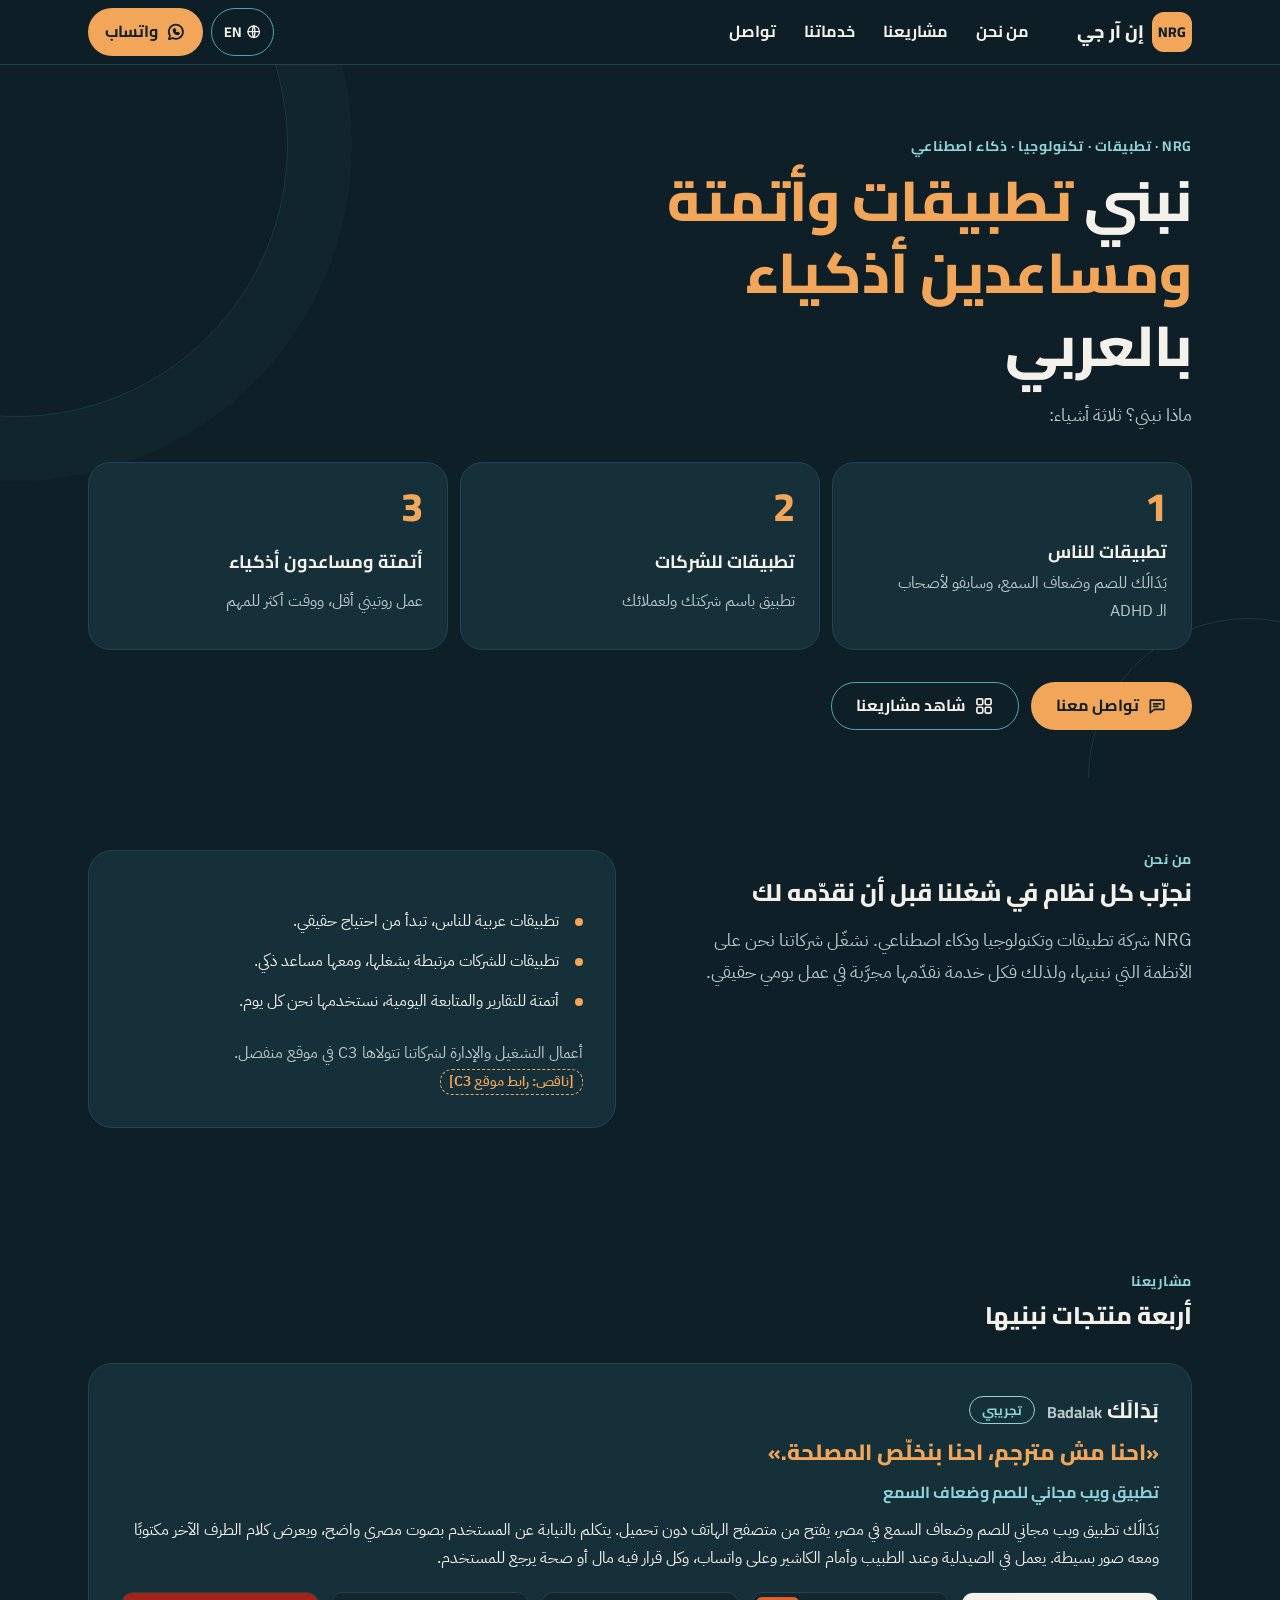
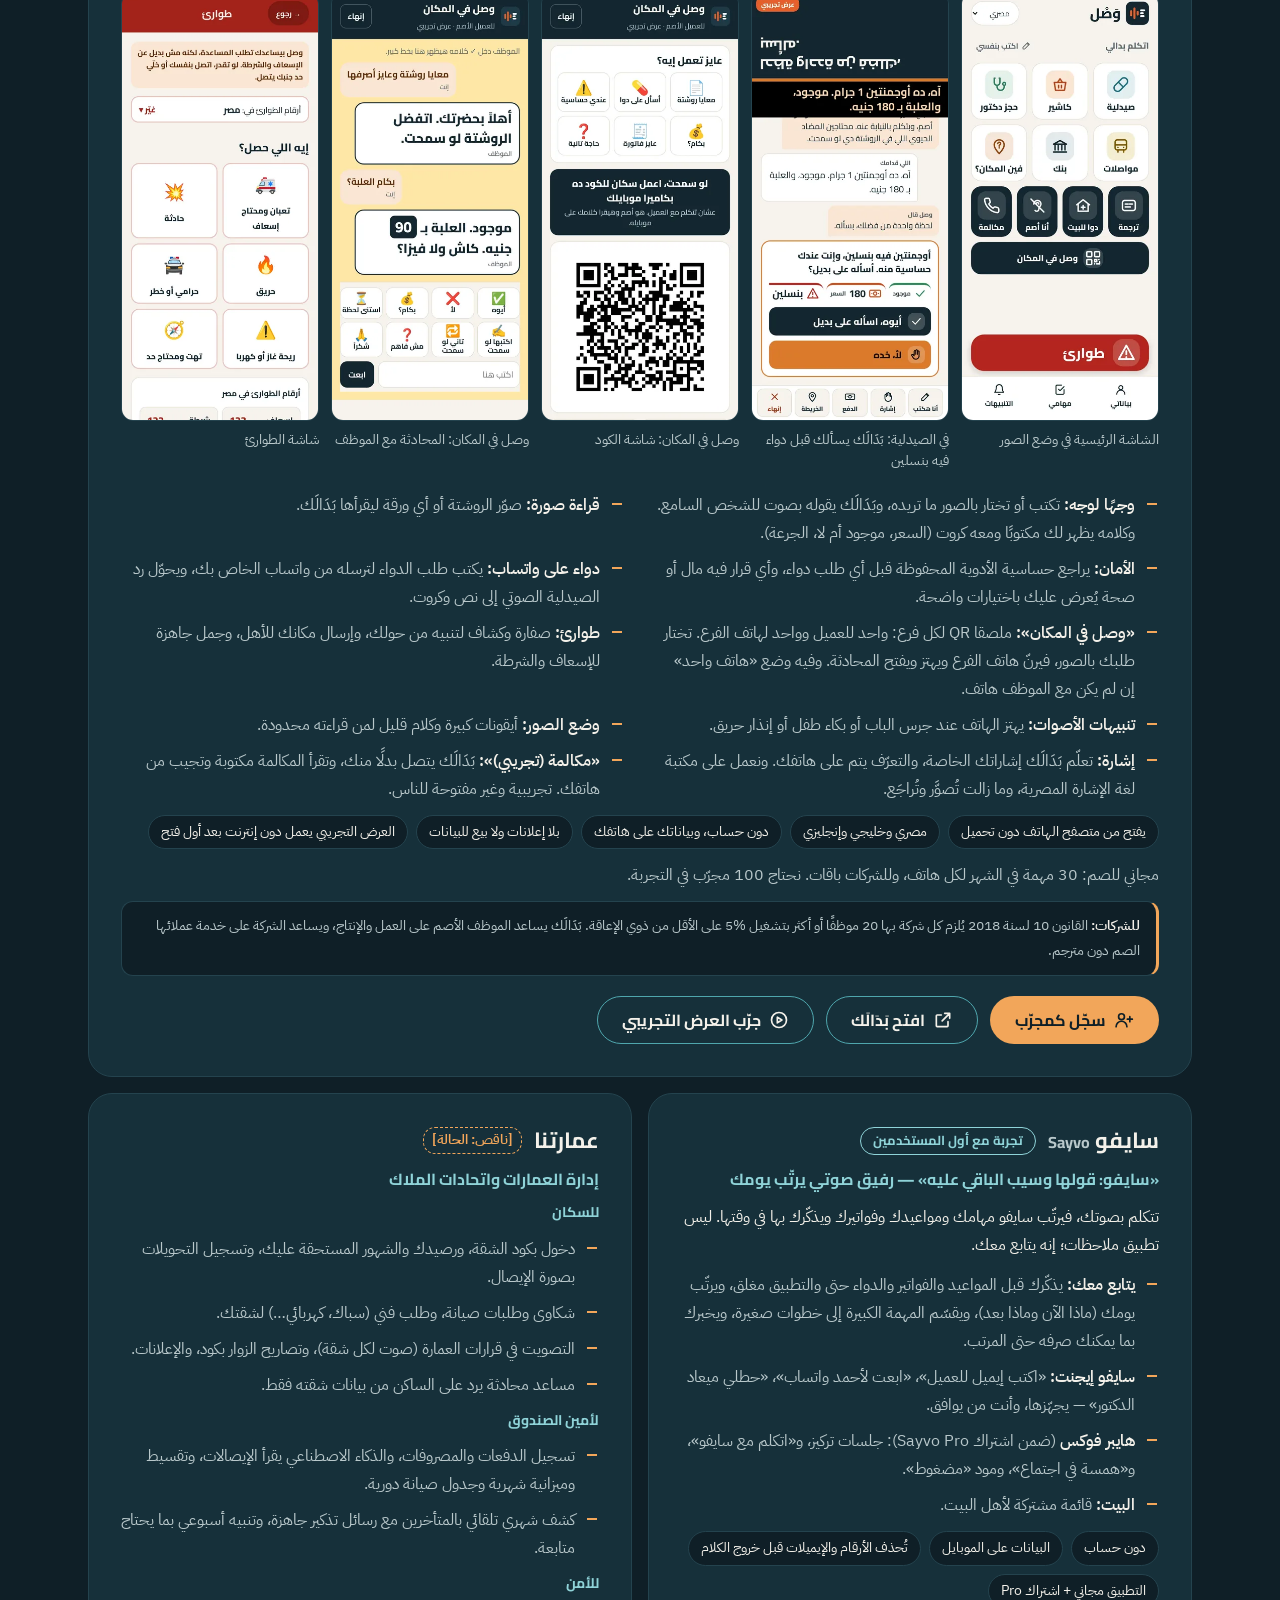
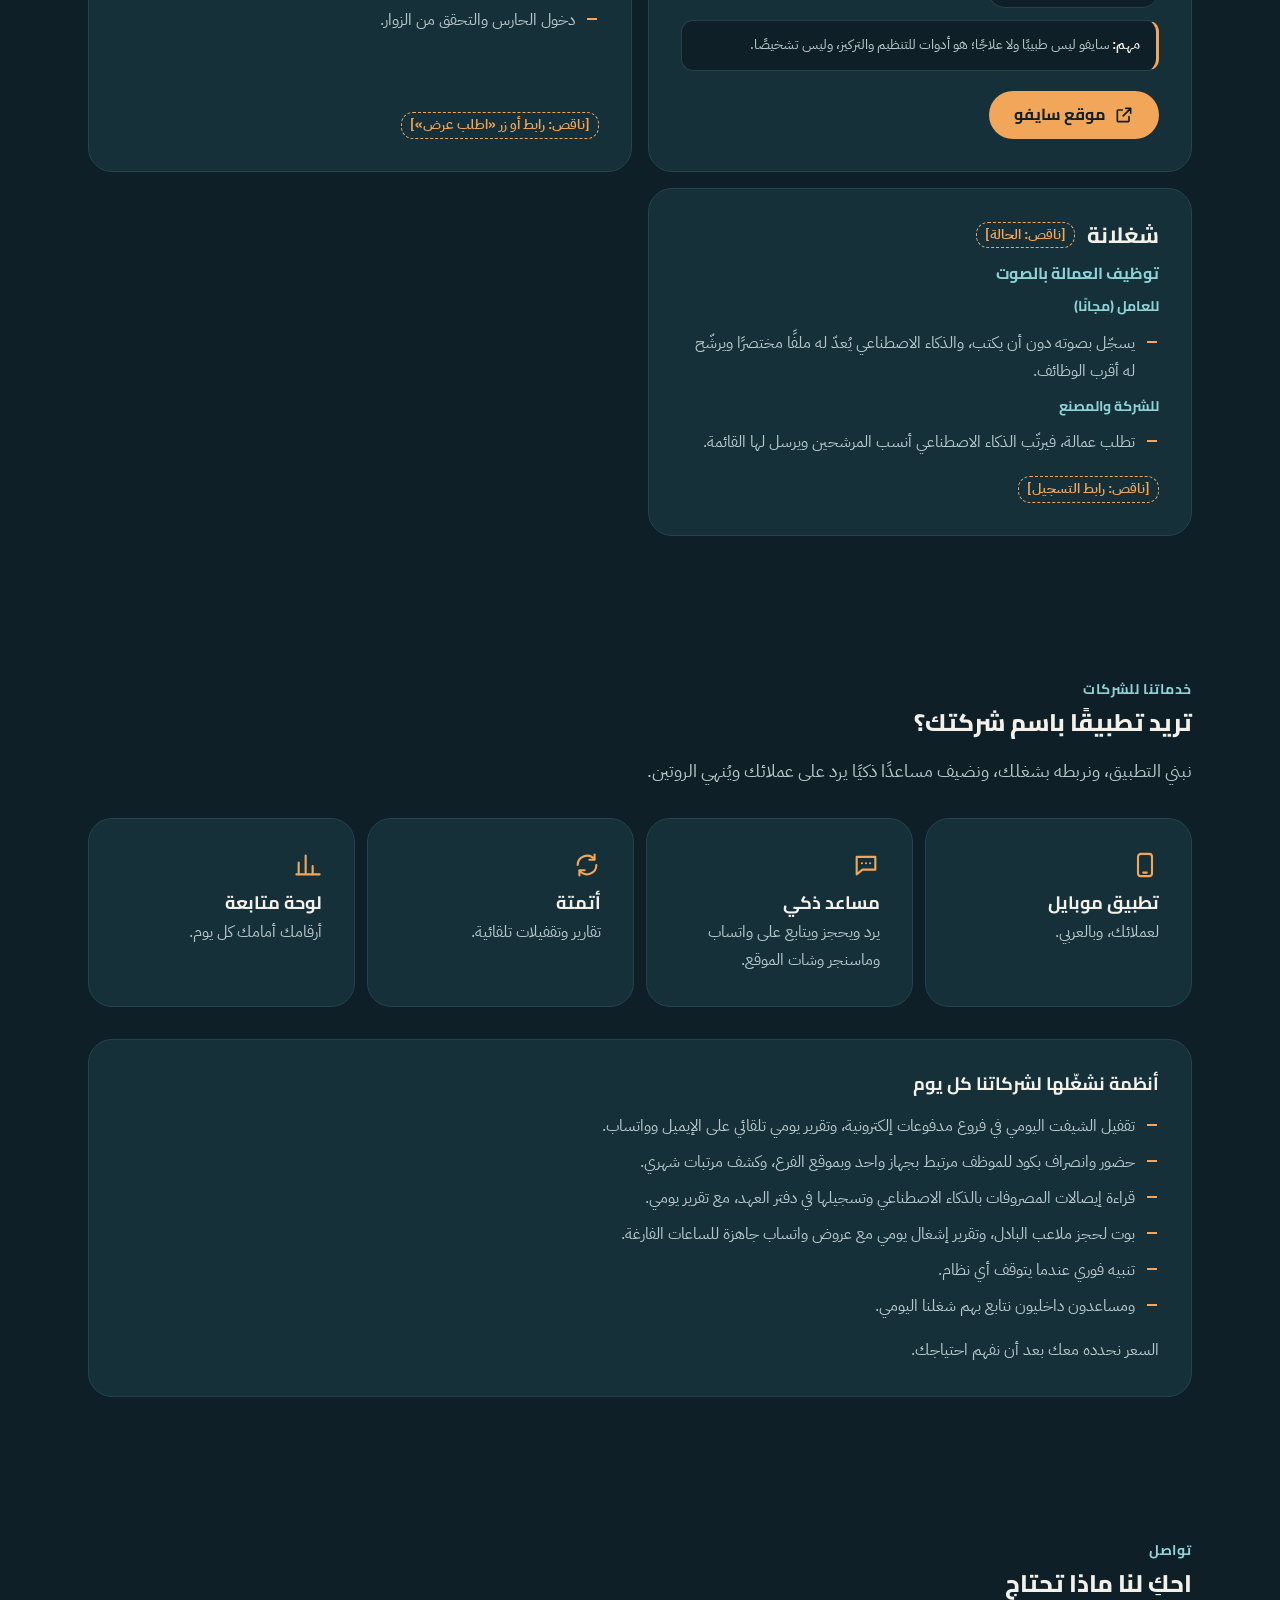
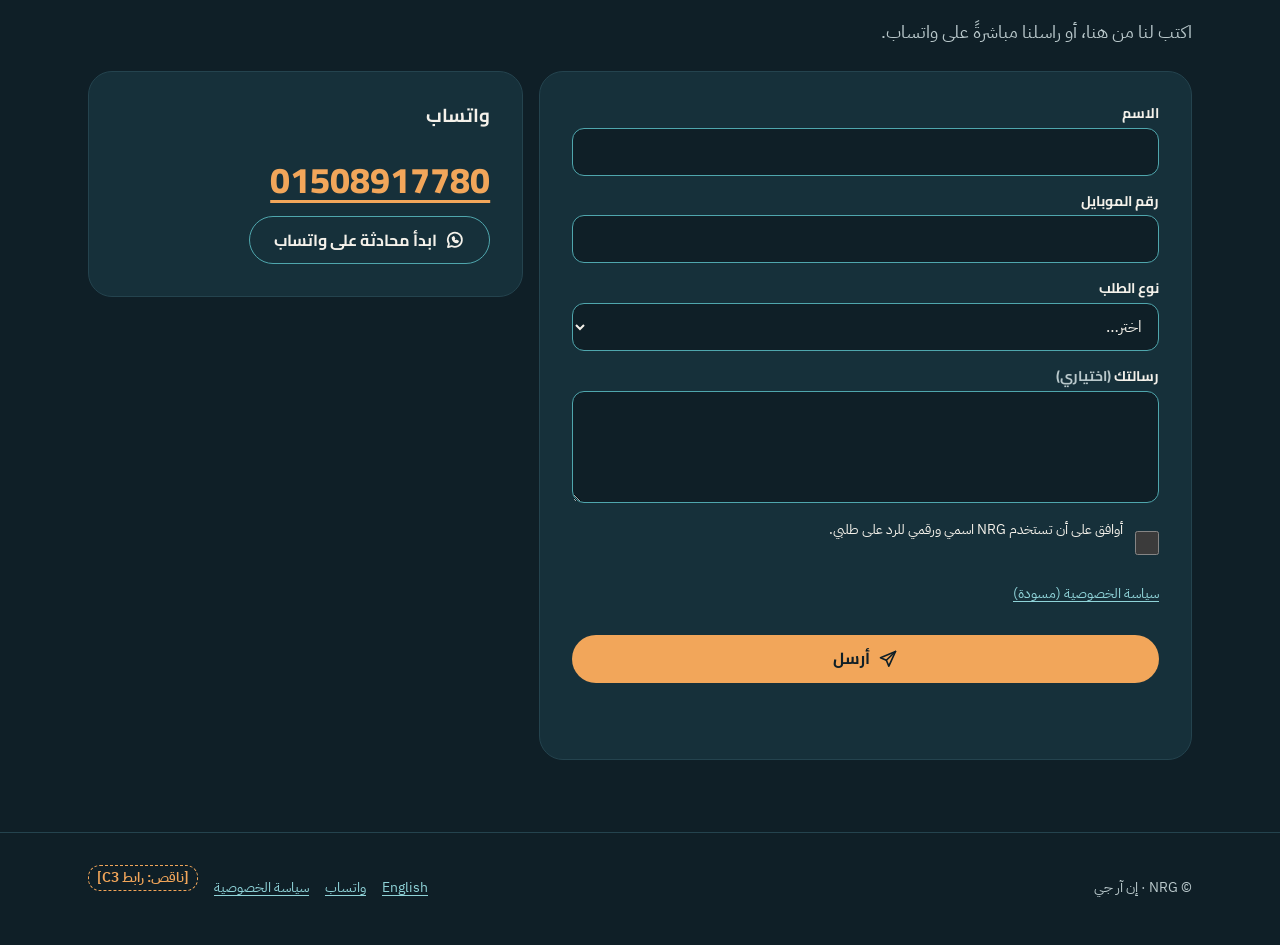
==== index.html @ 60e75f47 "Align contact form with the n8n site-contact workflow - Send the new request type value with the Bad" ====
<!doctype html>
<html lang="ar" dir="rtl">
<head>
  <meta charset="utf-8">
  <meta name="viewport" content="width=device-width, initial-scale=1">
  <title>NRG | تطبيقات وأتمتة ومساعدون أذكياء بالعربي</title>
  <meta name="description" content="NRG شركة تطبيقات وتكنولوجيا وذكاء اصطناعي: تطبيقات للناس مثل بَدَالَك وسايفو، وتطبيقات للشركات، وأتمتة ومساعدون أذكياء.">
  <meta name="theme-color" content="#0F1F27">
  <link rel="alternate" hreflang="ar" href="./">
  <link rel="alternate" hreflang="en" href="en/">
  <link rel="alternate" hreflang="x-default" href="./">
  <!-- TODO(content): canonical + og:url + og:image بعد ربط الدومين وتصميم صورة المشاركة -->
  <meta property="og:type" content="website">
  <meta property="og:locale" content="ar_EG">
  <meta property="og:title" content="NRG | تطبيقات وأتمتة ومساعدون أذكياء بالعربي">
  <meta property="og:description" content="تطبيقات للناس، وتطبيقات للشركات، وأتمتة ومساعدون أذكياء.">
  <link rel="icon" href="assets/img/favicon.svg" type="image/svg+xml">
  <link rel="preload" href="assets/fonts/cairo-arabic-800-normal.woff2" as="font" type="font/woff2" crossorigin>
  <link rel="preload" href="assets/fonts/ibm-plex-sans-arabic-arabic-400-normal.woff2" as="font" type="font/woff2" crossorigin>
  <link rel="stylesheet" href="assets/css/fonts.css">
  <link rel="stylesheet" href="assets/css/tokens.css">
  <link rel="stylesheet" href="assets/css/main.css">
  <script src="assets/js/main.js" defer></script>
</head>
<body>
<svg width="0" height="0" style="position:absolute" aria-hidden="true" focusable="false">
  <defs>
    <symbol id="i-wa" viewBox="0 0 24 24" fill="none" stroke="currentColor" stroke-width="2" stroke-linecap="round" stroke-linejoin="round"><path d="M3.5 20.5l1.3-4A8.5 8.5 0 1 1 8 19.3z"/><path d="M9 9.5c0 3 2.5 5.5 5.5 5.5l1.2-1.4-2-.9-.8.8a4 4 0 0 1-2.4-2.4l.8-.8-.9-2z"/></symbol>
    <symbol id="i-chat" viewBox="0 0 24 24" fill="none" stroke="currentColor" stroke-width="2" stroke-linecap="round" stroke-linejoin="round"><path d="M4 5h16v11H9l-5 4z"/><path d="M8 9.5h8M8 12.5h5"/></symbol>
    <symbol id="i-grid" viewBox="0 0 24 24" fill="none" stroke="currentColor" stroke-width="2" stroke-linejoin="round"><rect x="3.5" y="3.5" width="7" height="7" rx="1.5"/><rect x="13.5" y="3.5" width="7" height="7" rx="1.5"/><rect x="3.5" y="13.5" width="7" height="7" rx="1.5"/><rect x="13.5" y="13.5" width="7" height="7" rx="1.5"/></symbol>
    <symbol id="i-join" viewBox="0 0 24 24" fill="none" stroke="currentColor" stroke-width="2" stroke-linecap="round" stroke-linejoin="round"><circle cx="9" cy="8" r="3.5"/><path d="M2.5 20a6.5 6.5 0 0 1 13 0M19 8v6M16 11h6"/></symbol>
    <symbol id="i-open" viewBox="0 0 24 24" fill="none" stroke="currentColor" stroke-width="2" stroke-linecap="round" stroke-linejoin="round"><path d="M14 4h6v6M20 4l-9 9"/><path d="M18 14v5a1 1 0 0 1-1 1H5a1 1 0 0 1-1-1V7a1 1 0 0 1 1-1h5"/></symbol>
    <symbol id="i-play" viewBox="0 0 24 24" fill="none" stroke="currentColor" stroke-width="2" stroke-linejoin="round"><circle cx="12" cy="12" r="9"/><path d="M10 8.5v7l5.5-3.5z"/></symbol>
    <symbol id="i-send" viewBox="0 0 24 24" fill="none" stroke="currentColor" stroke-width="2" stroke-linecap="round" stroke-linejoin="round"><path d="M21 3L3 10.5l7 3 3 7z"/><path d="M10 13.5L21 3"/></symbol>
    <symbol id="i-globe" viewBox="0 0 24 24" fill="none" stroke="currentColor" stroke-width="2" stroke-linecap="round"><circle cx="12" cy="12" r="9"/><path d="M3 12h18M12 3c2.5 2.7 2.5 15.3 0 18M12 3c-2.5 2.7-2.5 15.3 0 18"/></symbol>
  </defs>
</svg>
<a class="skip" href="#main">انتقل إلى المحتوى</a>

<header class="site-header">
  <div class="wrap bar">
    <a class="brand" href="./" aria-label="NRG — الصفحة الرئيسية">
      <!-- TODO(content): ملف لوجو NRG الرسمي — المربع ده مؤقت حسب التصميم المعتمد -->
      <span class="logo" aria-hidden="true">NRG</span>
      <span>إن آر جي</span>
    </a>
    <nav id="nav" class="nav" aria-label="الأقسام">
      <a href="#about">من نحن</a>
      <a href="#projects">مشاريعنا</a>
      <a href="#services">خدماتنا</a>
      <a href="#contact">تواصل</a>
    </nav>
    <div class="bar-actions">
      <a class="lang" href="en/" hreflang="en" lang="en" aria-label="English version"><svg aria-hidden="true"><use href="#i-globe"/></svg>EN</a>
      <a class="btn btn-primary hdr-wa" href="https://wa.me/201508917780" rel="noopener" target="_blank" aria-label="واتساب (يفتح في نافذة جديدة)">
        <svg aria-hidden="true"><use href="#i-wa"/></svg>
        <span>واتساب</span>
      </a>
      <button class="menu-btn" type="button" aria-controls="nav" aria-expanded="false" aria-label="القائمة">
        <svg viewBox="0 0 24 24" fill="none" stroke="currentColor" stroke-width="2" stroke-linecap="round" aria-hidden="true"><path d="M4 7h16M4 12h16M4 17h16"/></svg>
      </button>
    </div>
  </div>
</header>

<main id="main">

  <!-- الواجهة -->
  <section class="hero">
    <div class="wrap">
      <span class="eyebrow">NRG · تطبيقات · تكنولوجيا · ذكاء اصطناعي</span>
      <!-- TODO(content): جملة التعريف النهائية — المكتوب اقتراح من BRIEF -->
      <h1>نبني <em>تطبيقات وأتمتة ومساعدين أذكياء</em> بالعربي</h1>
      <p class="lead">ماذا نبني؟ ثلاثة أشياء:</p>
      <ol class="three">
        <li class="reveal"><span class="num">1</span><strong>تطبيقات للناس</strong><span>بَدَالَك للصم وضعاف السمع، وسايفو لأصحاب الـ&nbsp;ADHD</span></li>
        <li class="reveal"><span class="num">2</span><strong>تطبيقات للشركات</strong><span>تطبيق باسم شركتك ولعملائك</span></li>
        <li class="reveal"><span class="num">3</span><strong>أتمتة ومساعدون أذكياء</strong><span>عمل روتيني أقل، ووقت أكثر للمهم</span></li>
      </ol>
      <div class="btn-row">
        <a class="btn btn-primary" href="#contact"><svg aria-hidden="true"><use href="#i-chat"/></svg>تواصل معنا</a>
        <a class="btn btn-ghost" href="#projects"><svg aria-hidden="true"><use href="#i-grid"/></svg>شاهد مشاريعنا</a>
      </div>
    </div>
  </section>

  <!-- من نحن -->
  <section id="about" aria-labelledby="about-h">
    <div class="wrap about-grid">
      <div>
        <span class="eyebrow">من نحن</span>
        <h2 id="about-h">نجرّب كل نظام في شغلنا قبل أن نقدّمه لك</h2>
        <!-- TODO(content): فقرة تعريف NRG النهائية -->
        <p class="lead">NRG شركة تطبيقات وتكنولوجيا وذكاء اصطناعي. نشغّل شركاتنا نحن على الأنظمة التي نبنيها، ولذلك فكل خدمة نقدّمها مجرَّبة في عمل يومي حقيقي.</p>
      </div>
      <div class="card reveal">
        <ul class="about-points">
          <li>تطبيقات عربية للناس، تبدأ من احتياج حقيقي.</li>
          <li>تطبيقات للشركات مرتبطة بشغلها، ومعها مساعد ذكي.</li>
          <li>أتمتة للتقارير والمتابعة اليومية، نستخدمها نحن كل يوم.</li>
        </ul>
        <p class="muted" style="margin-block: var(--s-5) 0">أعمال التشغيل والإدارة لشركاتنا تتولاها C3 في موقع منفصل.
          <!-- TODO(content): رابط موقع C3 -->
          <span class="missing">[ناقص: رابط موقع C3]</span></p>
      </div>
    </div>
  </section>

  <!-- مشاريعنا -->
  <section id="projects" aria-labelledby="projects-h">
    <div class="wrap">
      <span class="eyebrow">مشاريعنا</span>
      <h2 id="projects-h">أربعة منتجات نبنيها</h2>

      <div class="projects">

        <!-- بَدَالَك — المصدر: docs/inputs/wasl/SITE-CARD.md (يكسب عند التعارض) + BRIEF. ممنوع «بيترجم لغة الإشارة». «100 مجرّب» هدف مش عدد مستخدمين. -->
        <article class="card project project-wide reveal" aria-labelledby="p-badalak">
          <div class="project-head">
            <h3 id="p-badalak">بَدَالَك <span class="en" lang="en">Badalak</span></h3>
            <span class="tag">تجريبي</span>
          </div>
          <p class="tagline">«احنا مش مترجم، احنا بنخلّص المصلحة.»</p>
          <p class="sub">تطبيق ويب مجاني للصم وضعاف السمع</p>
          <p>بَدَالَك تطبيق ويب مجاني للصم وضعاف السمع في مصر، يفتح من متصفح الهاتف دون تحميل. يتكلم بالنيابة عن المستخدم بصوت مصري واضح، ويعرض كلام الطرف الآخر مكتوبًا ومعه صور بسيطة. يعمل في الصيدلية وعند الطبيب وأمام الكاشير وعلى واتساب، وكل قرار فيه مال أو صحة يرجع للمستخدم.</p>
          <div class="shots-wrap">
            <div class="shots" role="region" aria-label="صور حقيقية من تطبيق بَدَالَك" tabindex="0">
              <figure>
                <img src="assets/img/badalak/home-390.webp" srcset="assets/img/badalak/home-390.webp 390w, assets/img/badalak/home-780.webp 780w" sizes="(min-width: 64rem) 12rem, 9.5rem" width="390" height="844" loading="lazy" decoding="async" alt="الشاشة الرئيسية لبَدَالَك: أزرار كبيرة بالصور للصيدلية والكاشير وحجز دكتور والبنك والمواصلات، وزر «وصل في المكان»، وزر طوارئ أحمر.">
                <figcaption>الشاشة الرئيسية في وضع الصور</figcaption>
              </figure>
              <figure>
                <img src="assets/img/badalak/pharmacy-390.webp" srcset="assets/img/badalak/pharmacy-390.webp 390w, assets/img/badalak/pharmacy-780.webp 780w" sizes="(min-width: 64rem) 12rem, 9.5rem" width="390" height="844" loading="lazy" decoding="async" alt="محادثة في الصيدلية: الصيدلي يقول إن الدواء موجود، وبَدَالَك يسأل المستخدم لأن فيه بنسلين وعنده حساسية منه، مع اختيارين: «أيوه، أسأله على بديل» و«لأ، خده».">
                <figcaption>في الصيدلية: بَدَالَك يسألك قبل دواء فيه بنسلين</figcaption>
              </figure>
              <figure>
                <img src="assets/img/badalak/counter-qr-390.webp" srcset="assets/img/badalak/counter-qr-390.webp 390w, assets/img/badalak/counter-qr-780.webp 780w" sizes="(min-width: 64rem) 12rem, 9.5rem" width="390" height="844" loading="lazy" decoding="async" alt="شاشة «وصل في المكان»: اختيارات بالصور لما يريده العميل، ورمز QR يمسحه الموظف بهاتفه.">
                <figcaption>وصل في المكان: شاشة الكود</figcaption>
              </figure>
              <figure>
                <img src="assets/img/badalak/counter-chat-390.webp" srcset="assets/img/badalak/counter-chat-390.webp 390w, assets/img/badalak/counter-chat-780.webp 780w" sizes="(min-width: 64rem) 12rem, 9.5rem" width="390" height="844" loading="lazy" decoding="async" alt="محادثة «وصل في المكان»: كلام الموظف مكتوب بخط كبير، وتحته ردود سريعة بالصور مثل «أيوه» و«لأ» و«بكام؟» وخانة للكتابة.">
                <figcaption>وصل في المكان: المحادثة مع الموظف</figcaption>
              </figure>
              <figure>
                <img src="assets/img/badalak/sos-390.webp" srcset="assets/img/badalak/sos-390.webp 390w, assets/img/badalak/sos-780.webp 780w" sizes="(min-width: 64rem) 12rem, 9.5rem" width="390" height="844" loading="lazy" decoding="async" alt="شاشة الطوارئ: أزرار كبيرة بالصور لتعبان ومحتاج إسعاف، وحادثة، وحريق، وحرامي أو خطر، وريحة غاز أو كهربا، وتهت.">
                <figcaption>شاشة الطوارئ</figcaption>
              </figure>
            </div>
            <p class="shots-hint" aria-hidden="true">اسحب لرؤية باقي الصور</p>
          </div>
          <ul class="feat feat-cols">
            <li><strong>وجهًا لوجه:</strong> تكتب أو تختار بالصور ما تريده، وبَدَالَك يقوله بصوت للشخص السامع. وكلامه يظهر لك مكتوبًا ومعه كروت (السعر، موجود أم لا، الجرعة).</li>
            <li><strong>قراءة صورة:</strong> صوّر الروشتة أو أي ورقة ليقرأها بَدَالَك.</li>
            <li><strong>الأمان:</strong> يراجع حساسية الأدوية المحفوظة قبل أي طلب دواء، وأي قرار فيه مال أو صحة يُعرض عليك باختيارات واضحة.</li>
            <li><strong>دواء على واتساب:</strong> يكتب طلب الدواء لترسله من واتساب الخاص بك، ويحوّل رد الصيدلية الصوتي إلى نص وكروت.</li>
            <li><strong>«وصل في المكان»:</strong> ملصقا QR لكل فرع: واحد للعميل وواحد لهاتف الفرع. تختار طلبك بالصور، فيرنّ هاتف الفرع ويهتز ويفتح المحادثة. وفيه وضع «هاتف واحد» إن لم يكن مع الموظف هاتف.</li>
            <li><strong>طوارئ:</strong> صفارة وكشاف لتنبيه من حولك، وإرسال مكانك للأهل، وجمل جاهزة للإسعاف والشرطة.</li>
            <li><strong>تنبيهات الأصوات:</strong> يهتز الهاتف عند جرس الباب أو بكاء طفل أو إنذار حريق.</li>
            <li><strong>وضع الصور:</strong> أيقونات كبيرة وكلام قليل لمن قراءته محدودة.</li>
            <li><strong>إشارة:</strong> تعلّم بَدَالَك إشاراتك الخاصة، والتعرّف يتم على هاتفك. ونعمل على مكتبة لغة الإشارة المصرية، وما زالت تُصوَّر وتُراجَع.</li>
            <li><strong>«مكالمة (تجريبي)»:</strong> بَدَالَك يتصل بدلًا منك، وتقرأ المكالمة مكتوبة وتجيب من هاتفك. تجريبية وغير مفتوحة للناس.</li>
          </ul>
          <ul class="facts" aria-label="معلومات">
            <li>يفتح من متصفح الهاتف دون تحميل</li>
            <li>مصري وخليجي وإنجليزي</li>
            <li>دون حساب، وبياناتك على هاتفك</li>
            <li>بلا إعلانات ولا بيع للبيانات</li>
            <li>العرض التجريبي يعمل دون إنترنت بعد أول فتح</li>
          </ul>
          <p class="muted">مجاني للصم: <bdi dir="ltr">30</bdi> مهمة في الشهر لكل هاتف، وللشركات باقات. نحتاج <bdi dir="ltr">100</bdi> مجرّب في التجربة.</p>
          <p class="note"><strong>للشركات:</strong> القانون <bdi dir="ltr">10</bdi> لسنة <bdi dir="ltr">2018</bdi> يُلزم كل شركة بها <bdi dir="ltr">20</bdi> موظفًا أو أكثر بتشغيل <bdi dir="ltr">5%</bdi> على الأقل من ذوي الإعاقة. بَدَالَك يساعد الموظف الأصم على العمل والإنتاج، ويساعد الشركة على خدمة عملائها الصم دون مترجم.</p>
          <!-- TODO(content): بَدَالَك — تاريخ بداية التجربة، عدد المسجلين بمصدر، الشركاء/أماكن «وصل في المكان» المسموح بذكرها، الجوائز، شعار SVG، صورة شاشة المكالمة (راجع docs/CONTENT-TODO.md) -->
          <div class="btn-row">
            <a class="btn btn-primary" href="https://wasl.nrg-egypt.com/join.html" rel="noopener"><svg aria-hidden="true"><use href="#i-join"/></svg>سجّل كمجرّب</a>
            <a class="btn btn-ghost" href="https://wasl.nrg-egypt.com" rel="noopener"><svg aria-hidden="true"><use href="#i-open"/></svg>افتح بَدَالَك</a>
            <a class="btn btn-ghost" href="https://wasl.nrg-egypt.com/?demo" rel="noopener"><svg aria-hidden="true"><use href="#i-play"/></svg>جرّب العرض التجريبي</a>
          </div>
        </article>

        <!-- سايفو — جملة «مش دكتور ولا علاج» إلزامية -->
        <article class="card project reveal" aria-labelledby="p-sayvo">
          <div class="project-head">
            <h3 id="p-sayvo">سايفو <span class="en" lang="en">Sayvo</span></h3>
            <span class="tag">تجربة مع أول المستخدمين</span>
          </div>
          <p class="sub">«سايفو: قولها وسيب الباقي عليه» — رفيق صوتي يرتّب يومك</p>
          <p>تتكلم بصوتك، فيرتّب سايفو مهامك ومواعيدك وفواتيرك ويذكّرك بها في وقتها. ليس تطبيق ملاحظات؛ إنه يتابع معك.</p>
          <ul class="feat">
            <li><strong>يتابع معك:</strong> يذكّرك قبل المواعيد والفواتير والدواء حتى والتطبيق مغلق، ويرتّب يومك (ماذا الآن وماذا بعد)، ويقسّم المهمة الكبيرة إلى خطوات صغيرة، ويخبرك بما يمكنك صرفه حتى المرتب.</li>
            <li><strong>سايفو إيجنت:</strong> «اكتب إيميل للعميل»، «ابعت لأحمد واتساب»، «حطلي ميعاد الدكتور» — يجهّزها، وأنت من يوافق.</li>
            <li><strong>هايبر فوكس</strong> (ضمن اشتراك <span lang="en">Sayvo Pro</span>): جلسات تركيز، و«اتكلم مع سايفو»، و«همسة في اجتماع»، ومود «مضغوط».</li>
            <li><strong>البيت:</strong> قائمة مشتركة لأهل البيت.</li>
          </ul>
          <ul class="facts" aria-label="معلومات">
            <li>دون حساب</li>
            <li>البيانات على الموبايل</li>
            <li>تُحذف الأرقام والإيميلات قبل خروج الكلام</li>
            <li>التطبيق مجاني + اشتراك Pro</li>
          </ul>
          <p class="note"><strong>مهم:</strong> سايفو ليس طبيبًا ولا علاجًا؛ هو أدوات للتنظيم والتركيز، وليس تشخيصًا.</p>
          <div class="btn-row">
            <a class="btn btn-primary" href="https://getsayvo.com" rel="noopener"><svg aria-hidden="true"><use href="#i-open"/></svg>موقع سايفو</a>
          </div>
        </article>

        <!-- عمارتنا -->
        <article class="card project reveal" aria-labelledby="p-emaratna">
          <div class="project-head">
            <h3 id="p-emaratna">عمارتنا</h3>
            <!-- TODO(content): حالة عمارتنا (تجريبي/متاح) -->
            <span class="missing">[ناقص: الحالة]</span>
          </div>
          <p class="sub">إدارة العمارات واتحادات الملاك</p>
          <p class="group-title">للسكان</p>
          <ul class="feat">
            <li>دخول بكود الشقة، ورصيدك والشهور المستحقة عليك، وتسجيل التحويلات بصورة الإيصال.</li>
            <li>شكاوى وطلبات صيانة، وطلب فني (سباك، كهربائي…) لشقتك.</li>
            <li>التصويت في قرارات العمارة (صوت لكل شقة)، وتصاريح الزوار بكود، والإعلانات.</li>
            <li>مساعد محادثة يرد على الساكن من بيانات شقته فقط.</li>
          </ul>
          <p class="group-title">لأمين الصندوق</p>
          <ul class="feat">
            <li>تسجيل الدفعات والمصروفات، والذكاء الاصطناعي يقرأ الإيصالات، وتقسيط وميزانية شهرية وجدول صيانة دورية.</li>
            <li>كشف شهري تلقائي بالمتأخرين مع رسائل تذكير جاهزة، وتنبيه أسبوعي بما يحتاج متابعة.</li>
          </ul>
          <p class="group-title">للأمن</p>
          <ul class="feat">
            <li>دخول الحارس والتحقق من الزوار.</li>
          </ul>
          <div class="btn-row">
            <!-- TODO(content): رابط عمارتنا أو زر «اطلب عرض» -->
            <span class="missing">[ناقص: رابط أو زر «اطلب عرض»]</span>
          </div>
        </article>

        <!-- شغلانة -->
        <article class="card project reveal" aria-labelledby="p-shoghlana">
          <div class="project-head">
            <h3 id="p-shoghlana">شغلانة</h3>
            <!-- TODO(content): حالة شغلانة -->
            <span class="missing">[ناقص: الحالة]</span>
          </div>
          <p class="sub">توظيف العمالة بالصوت</p>
          <p class="group-title">للعامل (مجانًا)</p>
          <ul class="feat">
            <li>يسجّل بصوته دون أن يكتب، والذكاء الاصطناعي يُعدّ له ملفًا مختصرًا ويرشّح له أقرب الوظائف.</li>
          </ul>
          <p class="group-title">للشركة والمصنع</p>
          <ul class="feat">
            <li>تطلب عمالة، فيرتّب الذكاء الاصطناعي أنسب المرشحين ويرسل لها القائمة.</li>
          </ul>
          <div class="btn-row">
            <!-- TODO(content): رابط التسجيل في شغلانة -->
            <span class="missing">[ناقص: رابط التسجيل]</span>
          </div>
        </article>

      </div>
    </div>
  </section>

  <!-- خدماتنا -->
  <section id="services" aria-labelledby="services-h">
    <div class="wrap">
      <span class="eyebrow">خدماتنا للشركات</span>
      <h2 id="services-h">تريد تطبيقًا باسم شركتك؟</h2>
      <p class="lead">نبني التطبيق، ونربطه بشغلك، ونضيف مساعدًا ذكيًا يرد على عملائك ويُنهي الروتين.</p>
      <ul class="services">
        <li class="card service reveal">
          <div class="ico"><svg viewBox="0 0 24 24" fill="none" stroke="currentColor" stroke-width="1.8" stroke-linecap="round" stroke-linejoin="round" aria-hidden="true"><rect x="6" y="2.5" width="12" height="19" rx="2.5"/><path d="M10.5 18.5h3"/></svg></div>
          <h3>تطبيق موبايل</h3>
          <p>لعملائك، وبالعربي.</p>
        </li>
        <li class="card service reveal">
          <div class="ico"><svg viewBox="0 0 24 24" fill="none" stroke="currentColor" stroke-width="1.8" stroke-linecap="round" stroke-linejoin="round" aria-hidden="true"><path d="M4 5h16v11H9l-5 4z"/><path d="M8.5 10.5h.01M12 10.5h.01M15.5 10.5h.01"/></svg></div>
          <h3>مساعد ذكي</h3>
          <p>يرد ويحجز ويتابع على واتساب وماسنجر وشات الموقع.</p>
        </li>
        <li class="card service reveal">
          <div class="ico"><svg viewBox="0 0 24 24" fill="none" stroke="currentColor" stroke-width="1.8" stroke-linecap="round" stroke-linejoin="round" aria-hidden="true"><path d="M20 12a8 8 0 0 1-14.3 4.9M4 12a8 8 0 0 1 14.3-4.9"/><path d="M18.5 3v4.5H14M5.5 21v-4.5H10"/></svg></div>
          <h3>أتمتة</h3>
          <p>تقارير وتقفيلات تلقائية.</p>
        </li>
        <li class="card service reveal">
          <div class="ico"><svg viewBox="0 0 24 24" fill="none" stroke="currentColor" stroke-width="1.8" stroke-linecap="round" stroke-linejoin="round" aria-hidden="true"><path d="M4 20V10M10 20V4M16 20v-7M22 20H2"/></svg></div>
          <h3>لوحة متابعة</h3>
          <p>أرقامك أمامك كل يوم.</p>
        </li>
      </ul>

      <div class="card examples reveal">
        <h3>أنظمة نشغّلها لشركاتنا كل يوم</h3>
        <ul class="feat">
          <li>تقفيل الشيفت اليومي في فروع مدفوعات إلكترونية، وتقرير يومي تلقائي على الإيميل وواتساب.</li>
          <li>حضور وانصراف بكود للموظف مرتبط بجهاز واحد وبموقع الفرع، وكشف مرتبات شهري.</li>
          <li>قراءة إيصالات المصروفات بالذكاء الاصطناعي وتسجيلها في دفتر العهد، مع تقرير يومي.</li>
          <li>بوت لحجز ملاعب البادل، وتقرير إشغال يومي مع عروض واتساب جاهزة للساعات الفارغة.</li>
          <li>تنبيه فوري عندما يتوقف أي نظام.</li>
          <li>ومساعدون داخليون نتابع بهم شغلنا اليومي.</li>
        </ul>
        <p class="muted" style="margin: var(--s-4) 0 0">السعر نحدده معك بعد أن نفهم احتياجك.</p>
      </div>
    </div>
  </section>

  <!-- تواصل -->
  <section id="contact" aria-labelledby="contact-h">
    <div class="wrap">
      <span class="eyebrow">تواصل</span>
      <h2 id="contact-h">احكِ لنا ماذا تحتاج</h2>
      <p class="lead">اكتب لنا من هنا، أو راسلنا مباشرةً على واتساب.</p>
      <div class="contact-grid">
        <form id="contact-form" class="card form" data-endpoint="https://api.nrg-egypt.com/webhook/site-contact" novalidate>
          <div class="field">
            <label for="f-name">الاسم</label>
            <input id="f-name" name="name" type="text" autocomplete="name" required minlength="2" maxlength="80">
          </div>
          <div class="field">
            <label for="f-phone">رقم الموبايل</label>
            <input id="f-phone" name="phone" type="tel" inputmode="tel" autocomplete="tel" dir="ltr" required pattern="[+0-9 \-]{8,20}" maxlength="20">
          </div>
          <div class="field">
            <label for="f-type">نوع الطلب</label>
            <select id="f-type" name="type" required>
              <option value="">اختر…</option>
              <option value="شراكة">شراكة</option>
              <option value="تطبيق لشركتي">تطبيق لشركتي</option>
              <option value="أتمتة / مساعد ذكي">أتمتة / مساعد ذكي</option>
              <option value="تجربة بَدَالَك أو سايفو">تجربة بَدَالَك أو سايفو</option>
              <option value="غيره">غير ذلك</option>
            </select>
          </div>
          <div class="field">
            <label for="f-msg">رسالتك <span class="opt">(اختياري)</span></label>
            <textarea id="f-msg" name="message" maxlength="1500"></textarea>
          </div>
          <div class="hp" aria-hidden="true">
            <label for="f-website">اترك هذا الحقل فارغًا</label>
            <input id="f-website" name="website" type="text" tabindex="-1" autocomplete="off">
          </div>
          <div class="field consent">
            <label><input id="f-consent" name="consent" type="checkbox" required> أوافق على أن تستخدم NRG اسمي ورقمي للرد على طلبي.</label>
            <a href="privacy/">سياسة الخصوصية (مسودة)</a>
          </div>
          <noscript><p class="note">الإرسال من هنا يحتاج JavaScript. راسلنا على واتساب بدلًا من ذلك.</p></noscript>
          <button class="btn btn-primary" type="submit"><svg aria-hidden="true"><use href="#i-send"/></svg>أرسل</button>
          <p class="form-status" role="status" aria-live="polite"></p>
        </form>

        <div class="card wa-card">
          <h3>واتساب</h3>
          <a class="wa-num" href="https://wa.me/201508917780" rel="noopener" target="_blank"><bdi dir="ltr">01508917780</bdi></a>
          <a class="btn btn-ghost" href="https://wa.me/201508917780" rel="noopener" target="_blank"><svg aria-hidden="true"><use href="#i-wa"/></svg>ابدأ محادثة على واتساب</a>
        </div>
      </div>
    </div>
  </section>

</main>

<footer class="site-footer">
  <div class="wrap foot">
    <p style="margin:0">© NRG · إن آر جي</p>
    <ul>
      <li><a href="en/" hreflang="en" lang="en">English</a></li>
      <li><a href="https://wa.me/201508917780" rel="noopener" target="_blank">واتساب</a></li>
      <li><a href="privacy/">سياسة الخصوصية</a></li>
      <!-- TODO(content): رابط موقع C3 + صفحة فيسبوك NRG بعد إنشائها -->
      <li><span class="missing">[ناقص: رابط C3]</span></li>
    </ul>
  </div>
</footer>

<nav class="mbar" aria-label="تواصل سريع">
  <a class="btn btn-primary" href="https://wa.me/201508917780" rel="noopener" target="_blank"><svg aria-hidden="true"><use href="#i-wa"/></svg>واتساب</a>
  <a class="btn btn-ghost" href="#contact"><svg aria-hidden="true"><use href="#i-chat"/></svg>اكتب لنا</a>
</nav>
</body>
</html>
---- assets/css/fonts.css ----
/* خطوط مستضافة محليًا — SIL Open Font License 1.1 (انظر assets/fonts/LICENSE-*.txt) */
@font-face {
  font-family: 'Cairo';
  font-style: normal;
  font-weight: 700;
  font-display: swap;
  src: url('../fonts/cairo-arabic-700-normal.woff2') format('woff2');
  unicode-range: U+0600-06FF, U+0750-077F, U+0870-088E, U+0890-0891, U+0897-08E1, U+08E3-08FF, U+200C-200E, U+2010-2011, U+204F, U+2E41, U+FB50-FDFF, U+FE70-FE74, U+FE76-FEFC;
}
@font-face {
  font-family: 'Cairo';
  font-style: normal;
  font-weight: 700;
  font-display: swap;
  src: url('../fonts/cairo-latin-700-normal.woff2') format('woff2');
  unicode-range: U+0000-00FF, U+0131, U+0152-0153, U+02BB-02BC, U+02C6, U+02DA, U+02DC, U+0304, U+0308, U+0329, U+2000-206F, U+20AC, U+2122, U+2191, U+2193, U+2212, U+2215, U+FEFF, U+FFFD;
}
@font-face {
  font-family: 'Cairo';
  font-style: normal;
  font-weight: 800;
  font-display: swap;
  src: url('../fonts/cairo-arabic-800-normal.woff2') format('woff2');
  unicode-range: U+0600-06FF, U+0750-077F, U+0870-088E, U+0890-0891, U+0897-08E1, U+08E3-08FF, U+200C-200E, U+2010-2011, U+204F, U+2E41, U+FB50-FDFF, U+FE70-FE74, U+FE76-FEFC;
}
@font-face {
  font-family: 'Cairo';
  font-style: normal;
  font-weight: 800;
  font-display: swap;
  src: url('../fonts/cairo-latin-800-normal.woff2') format('woff2');
  unicode-range: U+0000-00FF, U+0131, U+0152-0153, U+02BB-02BC, U+02C6, U+02DA, U+02DC, U+0304, U+0308, U+0329, U+2000-206F, U+20AC, U+2122, U+2191, U+2193, U+2212, U+2215, U+FEFF, U+FFFD;
}
@font-face {
  font-family: 'IBM Plex Sans Arabic';
  font-style: normal;
  font-weight: 400;
  font-display: swap;
  src: url('../fonts/ibm-plex-sans-arabic-arabic-400-normal.woff2') format('woff2');
  unicode-range: U+0600-06FF, U+0750-077F, U+0870-088E, U+0890-0891, U+0897-08E1, U+08E3-08FF, U+200C-200E, U+2010-2011, U+204F, U+2E41, U+FB50-FDFF, U+FE70-FE74, U+FE76-FEFC;
}
@font-face {
  font-family: 'IBM Plex Sans Arabic';
  font-style: normal;
  font-weight: 400;
  font-display: swap;
  src: url('../fonts/ibm-plex-sans-arabic-latin-400-normal.woff2') format('woff2');
  unicode-range: U+0000-00FF, U+0131, U+0152-0153, U+02BB-02BC, U+02C6, U+02DA, U+02DC, U+0304, U+0308, U+0329, U+2000-206F, U+20AC, U+2122, U+2191, U+2193, U+2212, U+2215, U+FEFF, U+FFFD;
}
@font-face {
  font-family: 'IBM Plex Sans Arabic';
  font-style: normal;
  font-weight: 600;
  font-display: swap;
  src: url('../fonts/ibm-plex-sans-arabic-arabic-600-normal.woff2') format('woff2');
  unicode-range: U+0600-06FF, U+0750-077F, U+0870-088E, U+0890-0891, U+0897-08E1, U+08E3-08FF, U+200C-200E, U+2010-2011, U+204F, U+2E41, U+FB50-FDFF, U+FE70-FE74, U+FE76-FEFC;
}
@font-face {
  font-family: 'IBM Plex Sans Arabic';
  font-style: normal;
  font-weight: 600;
  font-display: swap;
  src: url('../fonts/ibm-plex-sans-arabic-latin-600-normal.woff2') format('woff2');
  unicode-range: U+0000-00FF, U+0131, U+0152-0153, U+02BB-02BC, U+02C6, U+02DA, U+02DC, U+0304, U+0308, U+0329, U+2000-206F, U+20AC, U+2122, U+2191, U+2193, U+2212, U+2215, U+FEFF, U+FFFD;
}
---- assets/css/tokens.css ----
/* الهوية البصرية الرسمية لـ NRG — المصدر: docs/BRIEF.md (تصميم «صفحات NRG و C3» المعتمد).
   ممنوع استخدام ألوان أو قيم خارج الملف ده. */
:root {
  color-scheme: dark;

  /* الألوان */
  --c-bg: #0F1F27;          /* الخلفية — تيل غامق جدًا */
  --c-surface: #16303A;     /* الكروت */
  --c-border: #24434E;      /* حدود زخرفية */
  --c-text: #F4F1EA;        /* النص — أوف وايت دافي */
  --c-text-2: #B9C8CB;      /* نص ثانوي */
  --c-teal: #4FA6AD;        /* حدود الحقول والتفاعل (تباين ≥ 3:1) */
  --c-teal-2: #8FD3D8;      /* عناوين صغيرة ووسوم */
  --c-accent: #F2A65A;      /* الأزرار والأرقام والتمييز */
  --c-on-accent: #0F1F27;   /* النص فوق الـ Accent */

  /* الخطوط */
  --f-head: 'Cairo', system-ui, sans-serif;
  --f-body: 'IBM Plex Sans Arabic', system-ui, sans-serif;

  /* المقاسات */
  --fs-sm: 0.875rem;
  --fs-base: 1rem;
  --fs-lg: 1.125rem;
  --fs-xl: 1.375rem;
  --fs-2xl: clamp(1.625rem, 1.2rem + 2vw, 2.25rem);
  --fs-3xl: clamp(2rem, 1.3rem + 3.6vw, 3.5rem);

  /* المسافات */
  --s-1: 0.25rem;
  --s-2: 0.5rem;
  --s-3: 0.75rem;
  --s-4: 1rem;
  --s-5: 1.5rem;
  --s-6: 2rem;
  --s-7: 3rem;
  --s-8: 4.5rem;

  /* الشكل */
  --radius: 22px;
  --radius-lg: 24px;
  --radius-sm: 12px;
  --radius-pill: 999px;
  --line: 1px;
  --ring-alpha: 18%;        /* شفافية دواير الخلفية */
  --container: 72rem;
  --gutter: 1rem;
  --tap: 48px;             /* أقل هدف لمس — docs/A11Y-CHECKLIST.md */
  --mbar-h: 4.5rem;         /* شريط التواصل السفلي على الموبايل */
  --shot-w: 9.5rem;         /* عرض صورة الشاشة على الموبايل */
}
---- assets/css/main.css ----
/* موبايل الأول + خصائص منطقية فقط (يشتغل RTL و LTR). القيم من tokens.css. */

*, *::before, *::after { box-sizing: border-box; }
html { -webkit-text-size-adjust: 100%; scroll-behavior: smooth; scroll-padding-block-start: 5rem; }
body {
  margin: 0;
  background: var(--c-bg);
  color: var(--c-text);
  font-family: var(--f-body);
  font-size: var(--fs-base);
  line-height: 1.75;
  overflow-x: clip;
}
h1, h2, h3 { font-family: var(--f-head); font-weight: 800; line-height: 1.3; margin: 0 0 var(--s-4); }
h3 { font-weight: 700; }
p { margin: 0 0 var(--s-4); }
a { color: var(--c-teal-2); text-underline-offset: 0.2em; }
img, svg { max-width: 100%; display: block; }
ul, ol { margin: 0; padding: 0; list-style: none; }
:focus-visible { outline: 3px solid var(--c-accent); outline-offset: 3px; border-radius: 6px; }
bdi { unicode-bidi: isolate; }

.skip {
  position: absolute; inset-inline-start: var(--s-4); inset-block-start: -10rem;
  background: var(--c-accent); color: var(--c-on-accent); padding: var(--s-2) var(--s-4); min-block-size: var(--tap); display: inline-flex; align-items: center;
  border-radius: var(--radius-sm); z-index: 100; font-weight: 600;
}
.skip:focus { inset-block-start: var(--s-4); }

.wrap { width: 100%; max-width: var(--container); margin-inline: auto; padding-inline: var(--gutter); }

/* ---------- الأزرار ---------- */
.btn {
  display: inline-flex; align-items: center; justify-content: center; gap: var(--s-2);
  min-height: var(--tap); padding: var(--s-3) var(--s-5);
  border-radius: var(--radius-pill); border: var(--line) solid transparent;
  font: 700 var(--fs-base)/1.2 var(--f-head); text-decoration: none; cursor: pointer;
  transition: transform .15s ease, background-color .15s ease;
}
.btn:hover { transform: translateY(-1px); }
.btn-primary { background: var(--c-accent); color: var(--c-on-accent); }
.btn-ghost { background: transparent; color: var(--c-text); border-color: var(--c-teal); }
.btn-ghost:hover { background: var(--c-surface); }
.btn svg { width: 1.25em; height: 1.25em; flex: none; }
.btn-row { display: flex; flex-wrap: wrap; gap: var(--s-3); }

/* ---------- الهيدر ---------- */
.site-header {
  position: sticky; inset-block-start: 0; z-index: 50;
  background: color-mix(in srgb, var(--c-bg) 92%, transparent);
  backdrop-filter: blur(8px);
  border-block-end: var(--line) solid var(--c-border);
}
.bar { display: flex; align-items: center; gap: var(--s-3); min-height: 4rem; }
.brand { display: inline-flex; align-items: center; min-block-size: var(--tap); gap: var(--s-2); color: var(--c-text); text-decoration: none; font: 800 var(--fs-lg)/1 var(--f-head); }
.logo {
  display: inline-grid; place-items: center; inline-size: 2.5rem; block-size: 2.5rem;
  border-radius: var(--radius-sm); background: var(--c-accent); color: var(--c-on-accent);
  font: 800 0.875rem/1 var(--f-head); letter-spacing: 0.02em; direction: ltr;
}
.nav { display: none; }
.bar-actions { margin-inline-start: auto; display: flex; align-items: center; gap: var(--s-2); }
.lang svg { width: 1.1em; height: 1.1em; flex: none; }
.lang {
  display: inline-flex; align-items: center; justify-content: center; gap: var(--s-1); min-inline-size: var(--tap); min-block-size: var(--tap);
  color: var(--c-text); font: 700 var(--fs-sm)/1 var(--f-head); text-decoration: none;
  border: var(--line) solid var(--c-teal); border-radius: var(--radius-pill); padding-inline: var(--s-3);
}
.bar .btn { padding-inline: var(--s-4); }
.hdr-wa { display: none; }
.menu-btn {
  display: inline-grid; place-items: center; inline-size: var(--tap); block-size: var(--tap);
  background: transparent; border: var(--line) solid var(--c-teal); border-radius: var(--radius-pill);
  color: var(--c-text); cursor: pointer;
}
.menu-btn svg { width: 1.25rem; height: 1.25rem; }
.nav.open {
  display: block; position: absolute; inset-inline: 0; inset-block-start: 100%;
  background: var(--c-bg); border-block-end: var(--line) solid var(--c-border); padding: var(--s-2) var(--gutter) var(--s-4);
}
.nav a {
  display: flex; align-items: center; min-block-size: var(--tap); padding-inline: var(--s-2);
  color: var(--c-text); text-decoration: none; font: 600 var(--fs-base)/1.2 var(--f-head);
}
.nav a:hover { color: var(--c-accent); }

/* ---------- الأقسام ---------- */
section { padding-block: var(--s-7); }
.eyebrow { display: block; color: var(--c-teal-2); font: 700 var(--fs-sm)/1.4 var(--f-head); letter-spacing: 0.04em; margin-block-end: var(--s-2); }
.lead { color: var(--c-text-2); font-size: var(--fs-lg); max-inline-size: 42rem; }
.muted { color: var(--c-text-2); }

/* ---------- الواجهة ---------- */
.hero { position: relative; isolation: isolate; padding-block: var(--s-7) var(--s-6); overflow: hidden; }
.hero::before, .hero::after {
  content: ""; position: absolute; z-index: -1; border-radius: 50%;
  border: var(--line) solid color-mix(in srgb, var(--c-teal) var(--ring-alpha), transparent);
}
.hero::before { inline-size: 34rem; block-size: 34rem; inset-block-start: -12rem; inset-inline-end: -16rem;
  box-shadow: 0 0 0 4rem color-mix(in srgb, var(--c-teal) 4%, transparent); }
.hero::after { inline-size: 20rem; block-size: 20rem; inset-block-end: -10rem; inset-inline-start: -8rem; }
.hero h1 { font-size: var(--fs-3xl); max-inline-size: 18ch; }
.hero h1 em { font-style: normal; color: var(--c-accent); }

.three { display: grid; gap: var(--s-3); margin-block: var(--s-6); counter-reset: n; }
.three li {
  display: grid; grid-template-columns: auto 1fr; gap: var(--s-1) var(--s-4); align-items: start;
  background: var(--c-surface); border: var(--line) solid var(--c-border); border-radius: var(--radius); padding: var(--s-5);
}
.three .num { grid-row: span 2; font: 800 2.5rem/1 var(--f-head); color: var(--c-accent); }
.three strong { font: 700 var(--fs-lg)/1.4 var(--f-head); }
.three span:last-child { color: var(--c-text-2); }

/* ---------- الكروت ---------- */
.card {
  background: var(--c-surface); border: var(--line) solid var(--c-border); border-radius: var(--radius-lg);
  padding: var(--s-5);
}
.about-points { display: grid; gap: var(--s-3); margin-block-start: var(--s-5); }
.about-points li { padding-inline-start: var(--s-5); position: relative; }
.about-points li::before {
  content: ""; position: absolute; inset-inline-start: 0; inset-block-start: 0.7em;
  inline-size: 0.5rem; block-size: 0.5rem; border-radius: 50%; background: var(--c-accent);
}

.projects { display: grid; gap: var(--s-4); margin-block-start: var(--s-6); }
.project { display: flex; flex-direction: column; gap: var(--s-3); min-inline-size: 0; } /* عشان شريط الصور ما يوسّعش الصفحة */
.project-head { display: flex; flex-wrap: wrap; align-items: center; gap: var(--s-2) var(--s-3); }
.project h3 { font-size: var(--fs-xl); margin: 0; }
.project h3 .en { color: var(--c-text-2); font-weight: 700; font-size: var(--fs-base); }
.tag {
  display: inline-flex; align-items: center; min-block-size: 1.75rem; padding-inline: var(--s-3);
  border-radius: var(--radius-pill); border: var(--line) solid var(--c-teal-2);
  color: var(--c-teal-2); font: 700 0.8125rem/1 var(--f-head);
}
.project .sub { color: var(--c-teal-2); font: 700 var(--fs-base)/1.5 var(--f-head); margin: 0; }
.project p { margin: 0; }
.feat { display: grid; gap: var(--s-2); }
.feat li { position: relative; padding-inline-start: var(--s-5); color: var(--c-text-2); }
.feat li::before {
  content: ""; position: absolute; inset-inline-start: 0.125rem; inset-block-start: 0.75em;
  inline-size: 0.625rem; block-size: 2px; background: var(--c-accent);
}
.feat strong { color: var(--c-text); font-weight: 600; }
.group-title { font: 700 var(--fs-sm)/1.4 var(--f-head); color: var(--c-teal-2); margin: var(--s-2) 0 0; }
.facts { display: flex; flex-wrap: wrap; gap: var(--s-2); }
.facts li {
  font-size: var(--fs-sm); color: var(--c-text); background: var(--c-bg);
  border: var(--line) solid var(--c-border); border-radius: var(--radius-pill); padding: var(--s-1) var(--s-3);
}
.note {
  background: var(--c-bg); border: var(--line) solid var(--c-border); border-inline-start: 3px solid var(--c-accent);
  border-radius: var(--radius-sm); padding: var(--s-3) var(--s-4); font-size: var(--fs-sm); color: var(--c-text-2);
}
.note strong { color: var(--c-text); }
.project .btn-row { margin-block-start: auto; padding-block-start: var(--s-2); }
.tagline { font: 800 var(--fs-xl)/1.45 var(--f-head); color: var(--c-accent); margin: 0; }

/* صور شاشات وَصْل — سحب أفقي جوه الكارت بس (الصفحة نفسها من غير scroll بالعرض) */
.shots-wrap { min-inline-size: 0; }
.shots {
  display: flex; gap: var(--s-3); overflow-x: auto; overscroll-behavior-x: contain;
  scroll-snap-type: x mandatory; padding-block: var(--s-2); -webkit-overflow-scrolling: touch;
}
.shots figure { flex: 0 0 var(--shot-w); margin: 0; scroll-snap-align: start; }
.shots img {
  inline-size: 100%; block-size: auto; aspect-ratio: 390 / 844;
  border-radius: var(--radius-sm); border: var(--line) solid var(--c-border); background: var(--c-bg);
}
.shots figcaption { margin-block-start: var(--s-2); font-size: var(--fs-sm); line-height: 1.5; color: var(--c-text-2); }
.shots-hint { margin: var(--s-1) 0 0; font-size: var(--fs-sm); color: var(--c-teal-2); }

/* مكان المحتوى الناقص — ظاهر عمدًا لحد ما يتملى */
.missing {
  display: inline-block; color: var(--c-accent); font-size: var(--fs-sm); font-weight: 600;
  border: var(--line) dashed var(--c-accent); border-radius: var(--radius-sm); padding: 0 var(--s-2);
}

.services { display: grid; gap: var(--s-3); margin-block: var(--s-6); }
.service h3 { font-size: var(--fs-lg); margin-block-end: var(--s-1); }
.service p { margin: 0; color: var(--c-text-2); }
.service .ico { color: var(--c-accent); margin-block-end: var(--s-3); }
.service .ico svg { width: 1.75rem; height: 1.75rem; }

.examples h3 { font-size: var(--fs-lg); }

/* ---------- التواصل ---------- */
.contact-grid { display: grid; gap: var(--s-4); margin-block-start: var(--s-5); }
.form { display: grid; gap: var(--s-4); }
.field { display: grid; gap: var(--s-1); }
.field label { font: 700 var(--fs-sm)/1.4 var(--f-head); }
.field .opt { color: var(--c-text-2); font-weight: 400; }
.field input, .field select, .field textarea {
  inline-size: 100%; min-block-size: var(--tap); padding: var(--s-2) var(--s-3);
  background: var(--c-bg); color: var(--c-text); font: inherit;
  border: var(--line) solid var(--c-teal); border-radius: var(--radius-sm);
}
.field textarea { min-block-size: 7rem; resize: vertical; }
.field input:focus-visible, .field select:focus-visible, .field textarea:focus-visible { outline-offset: 1px; }
.hp { position: absolute; inline-size: 1px; block-size: 1px; overflow: hidden; clip-path: inset(50%); white-space: nowrap; }
.form-status { min-block-size: 1.75em; margin: 0; font-weight: 600; }
.form-status.ok { color: var(--c-teal-2); }
.form-status.err { color: var(--c-accent); }
.form button[disabled] { opacity: 0.7; cursor: progress; }
.form-status a { color: var(--c-teal-2); }
.consent label { display: flex; align-items: flex-start; gap: var(--s-3); min-block-size: var(--tap); font: 400 var(--fs-sm)/1.6 var(--f-body); cursor: pointer; }
.consent input { inline-size: 1.5rem; block-size: 1.5rem; flex: none; margin: 0; accent-color: var(--c-accent); }
.wa-card { display: flex; flex-direction: column; gap: var(--s-3); align-items: flex-start; }
.wa-num { display: inline-flex; align-items: center; min-block-size: var(--tap); font: 800 var(--fs-2xl)/1.2 var(--f-head); color: var(--c-accent); }

/* ---------- شريط التواصل السفلي (موبايل) — الزرار الأساسي في متناول الإبهام ---------- */
.mbar {
  position: fixed; inset-inline: 0; inset-block-end: 0; z-index: 40;
  display: grid; grid-template-columns: 1fr 1fr; gap: var(--s-2);
  padding: var(--s-3) var(--gutter) calc(var(--s-3) + env(safe-area-inset-bottom));
  background: color-mix(in srgb, var(--c-bg) 94%, transparent); backdrop-filter: blur(8px);
  border-block-start: var(--line) solid var(--c-border);
}
.mbar .btn { padding-inline: var(--s-3); }
body:has(.mbar) { padding-block-end: var(--mbar-h); }

/* ---------- الفوتر ---------- */
.site-footer { border-block-start: var(--line) solid var(--c-border); padding-block: var(--s-6); color: var(--c-text-2); font-size: var(--fs-sm); }
.foot { display: flex; flex-wrap: wrap; gap: var(--s-3) var(--s-5); align-items: center; justify-content: space-between; }
.foot ul { display: flex; flex-wrap: wrap; gap: var(--s-2) var(--s-4); }
.foot a { display: inline-flex; align-items: center; min-block-size: var(--tap); }

/* ---------- صفحات النصوص (الخصوصية) ---------- */
.prose { max-inline-size: 46rem; }
.prose h1 { font-size: var(--fs-2xl); }
.prose h2 { font-size: var(--fs-xl); margin-block-start: var(--s-6); }
.prose .feat { margin-block-end: var(--s-4); }
.prose .btn-row { margin-block-start: var(--s-6); }
.consent a { display: inline-flex; align-items: center; min-block-size: var(--tap); font-size: var(--fs-sm); }

/* ---------- 404 ---------- */
.notfound { min-block-size: 70vh; display: grid; place-content: center; text-align: center; gap: var(--s-4); }
.notfound .big { font: 800 5rem/1 var(--f-head); color: var(--c-accent); }
.notfound .btn-row { justify-content: center; }

/* ---------- ظهور ناعم ---------- */
@media (prefers-reduced-motion: no-preference) {
  .js .reveal { opacity: 0; transform: translateY(12px); transition: opacity .5s ease, transform .5s ease; }
  .js .reveal.in { opacity: 1; transform: none; }
}
@media (prefers-reduced-motion: reduce) {
  html { scroll-behavior: auto; }
  .btn { transition: none; }
  .btn:hover { transform: none; }
}

/* ---------- تابلت ---------- */
@media (min-width: 40rem) {
  :root { --gutter: 1.5rem; }
  .three { grid-template-columns: repeat(3, 1fr); }
  .three li { grid-template-columns: 1fr; }
  .three .num { grid-row: auto; margin-block-end: var(--s-2); }
  .services { grid-template-columns: repeat(2, 1fr); }
  .hdr-wa { display: inline-flex; }
  .mbar { display: none; }
  body:has(.mbar) { padding-block-end: 0; }
}
@media (min-width: 48rem) {
  .projects { grid-template-columns: repeat(2, 1fr); }
  .project-wide { grid-column: 1 / -1; }
  .feat-cols { grid-template-columns: 1fr 1fr; gap: var(--s-2) var(--s-6); }
  .contact-grid { grid-template-columns: 3fr 2fr; align-items: start; }
  .card { padding: var(--s-6); }
}

/* ---------- ديسكتوب ---------- */
@media (min-width: 64rem) {
  section { padding-block: var(--s-8); }
  .hero { padding-block: var(--s-8) var(--s-7); }
  .menu-btn { display: none; }
  .nav, .nav.open { display: flex; position: static; gap: var(--s-1); padding: 0; border: 0; background: none; margin-inline-start: var(--s-5); }
  .nav a { padding-inline: var(--s-3); }
  .services { grid-template-columns: repeat(4, 1fr); }
  .shots { display: grid; grid-template-columns: repeat(5, 1fr); overflow: visible; }
  .shots-hint { display: none; }
  .about-grid { display: grid; grid-template-columns: 1fr 1fr; gap: var(--s-7); align-items: start; }
}
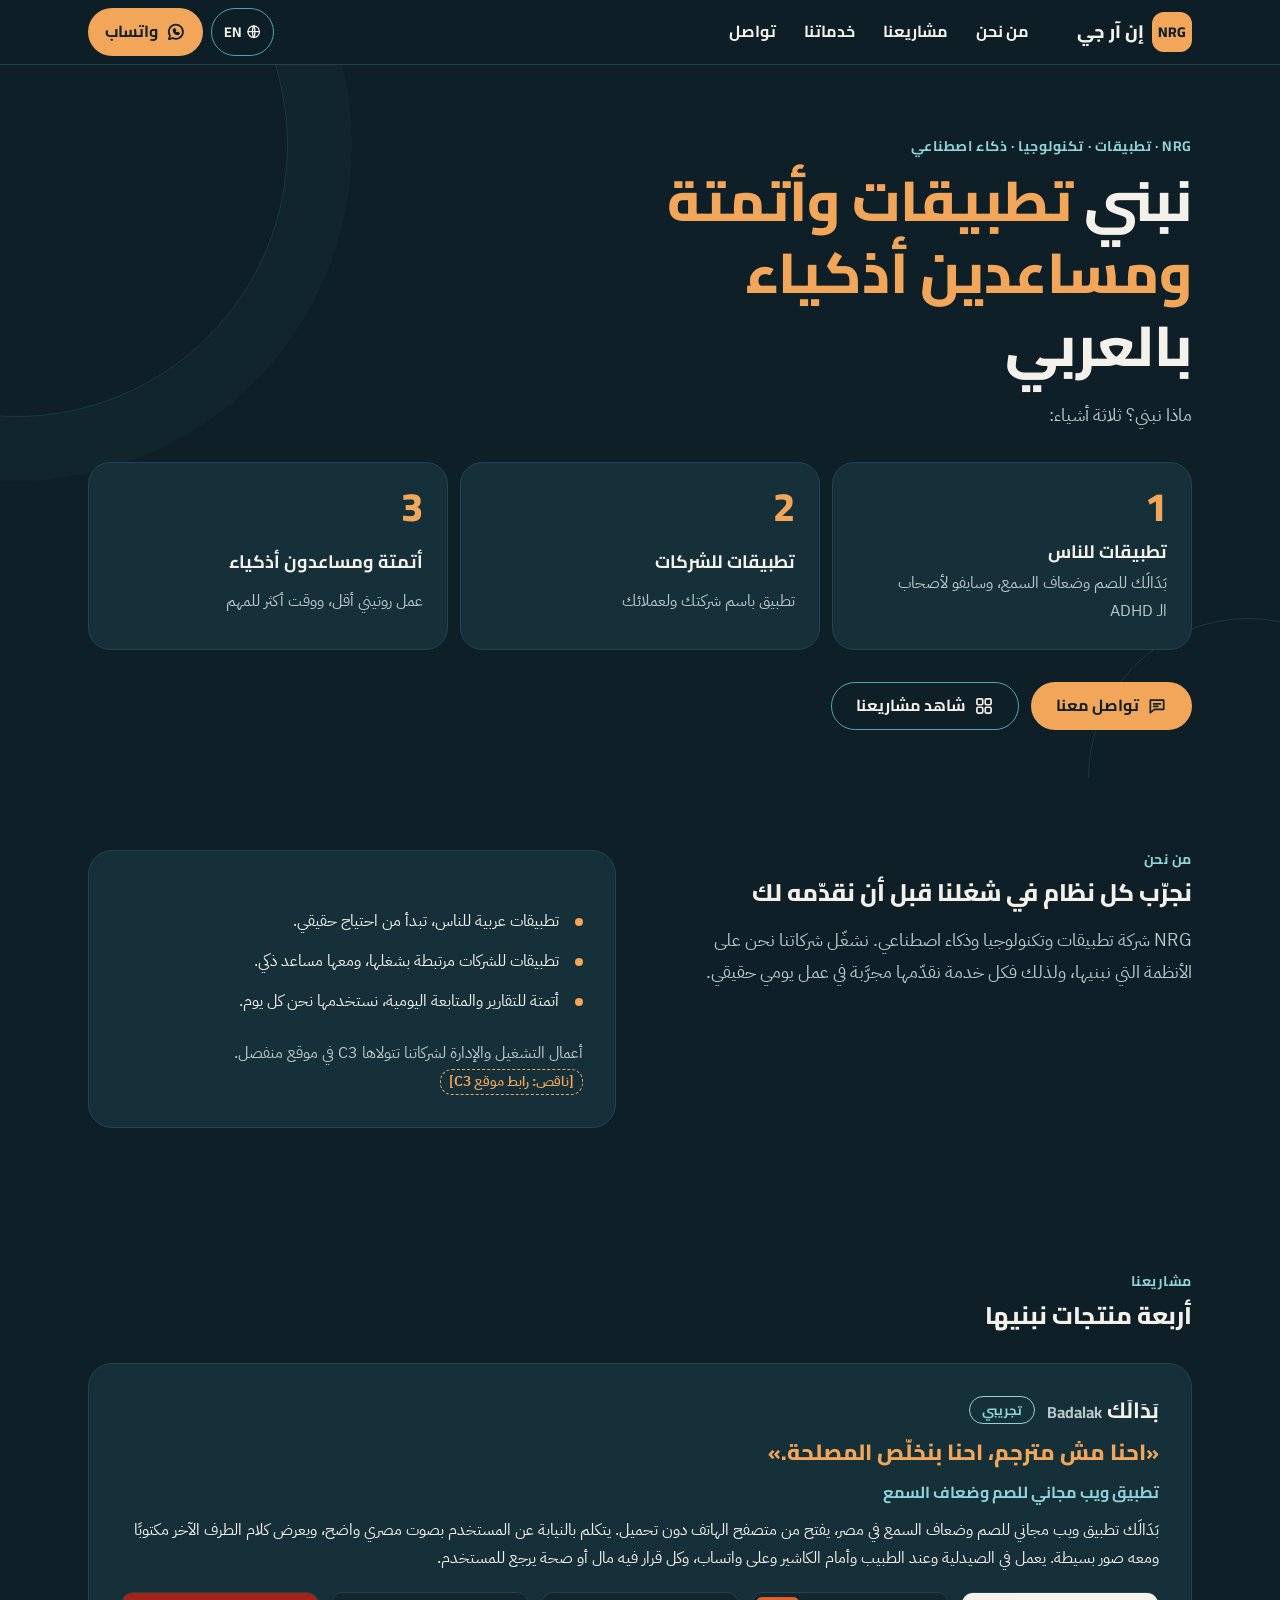
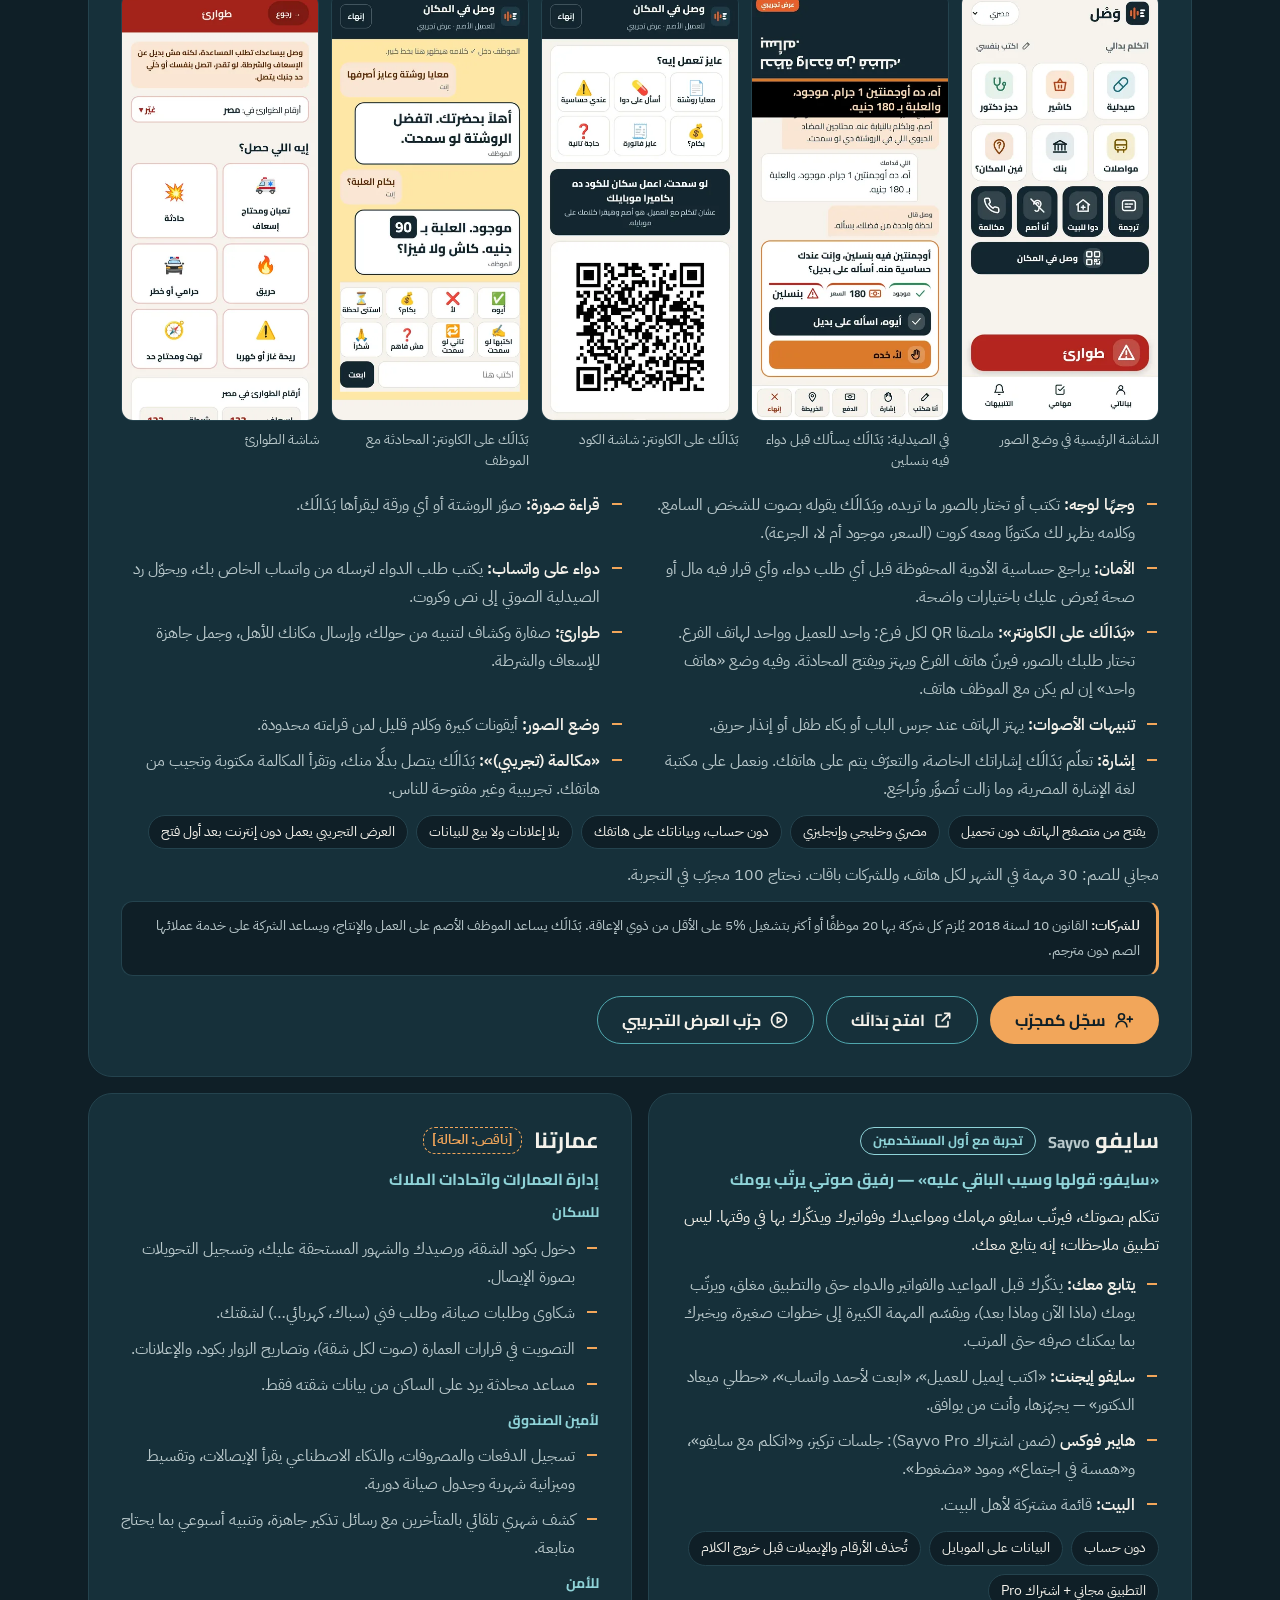
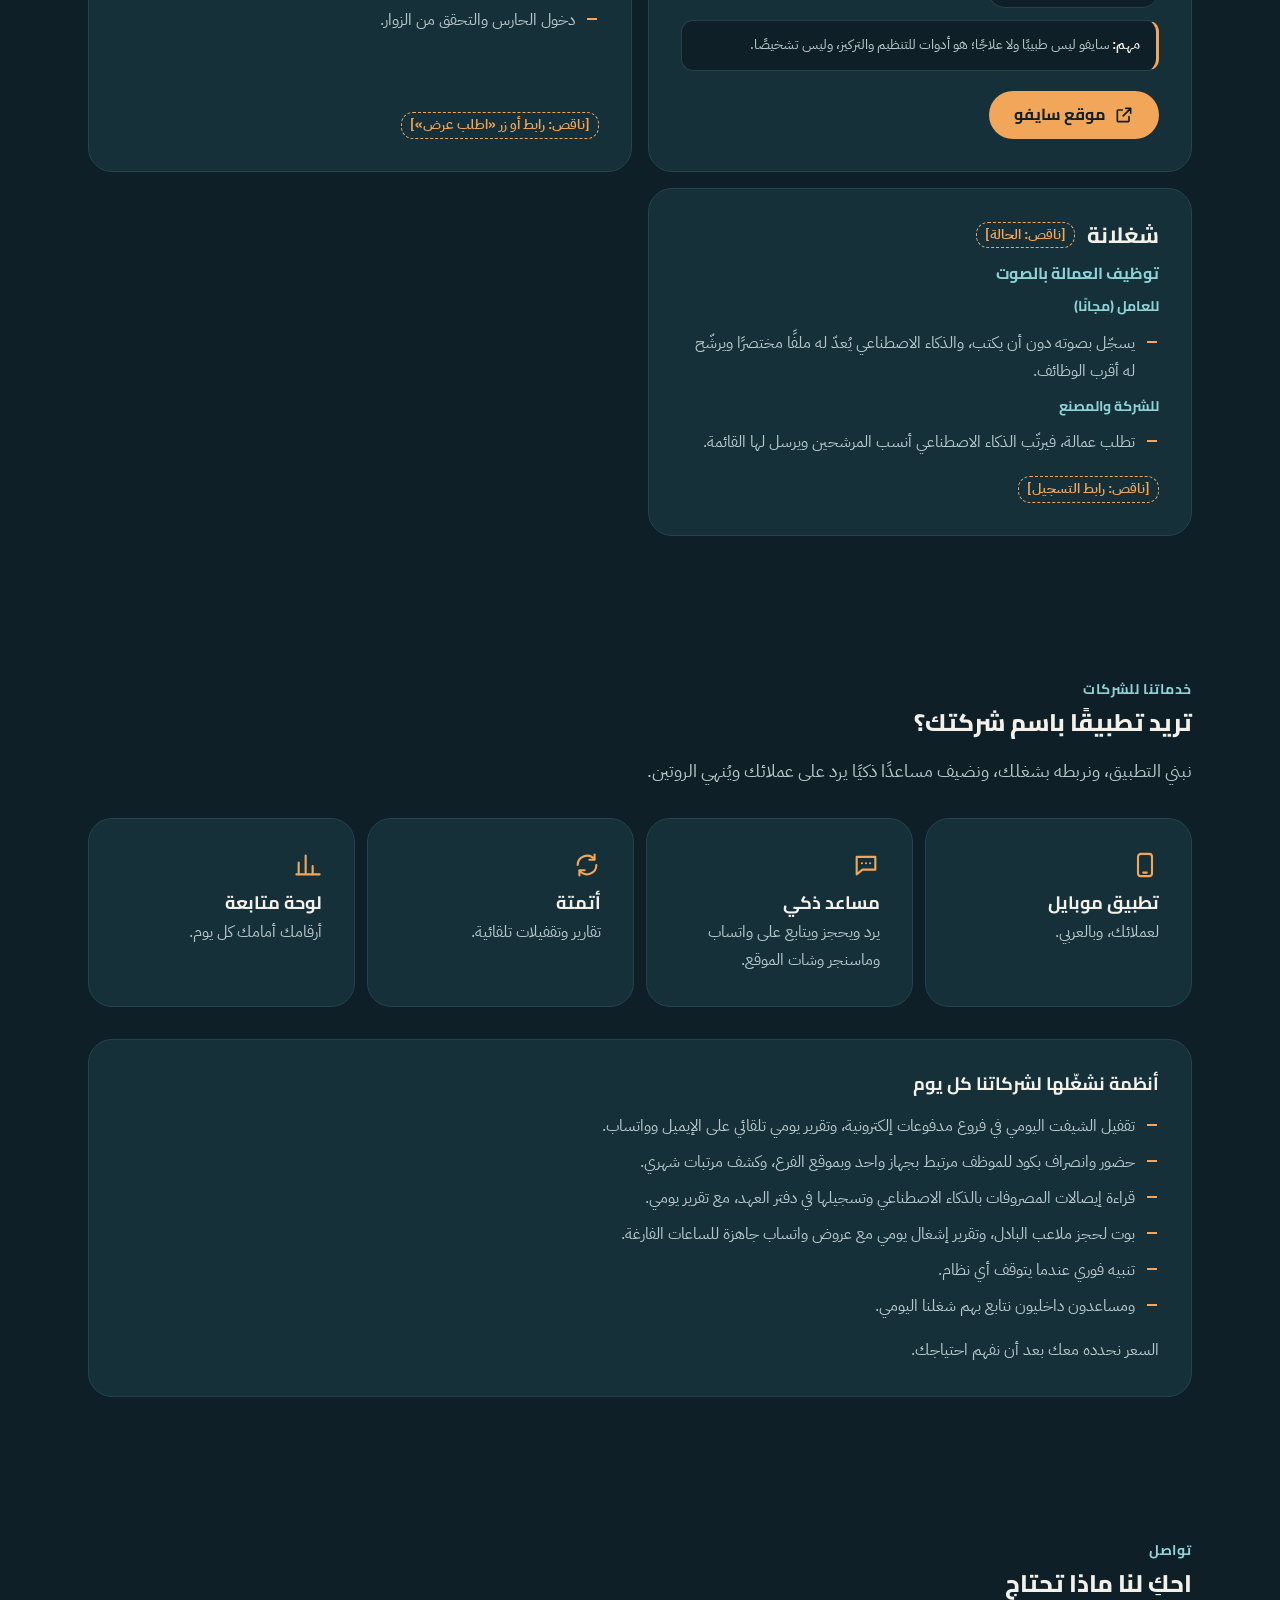
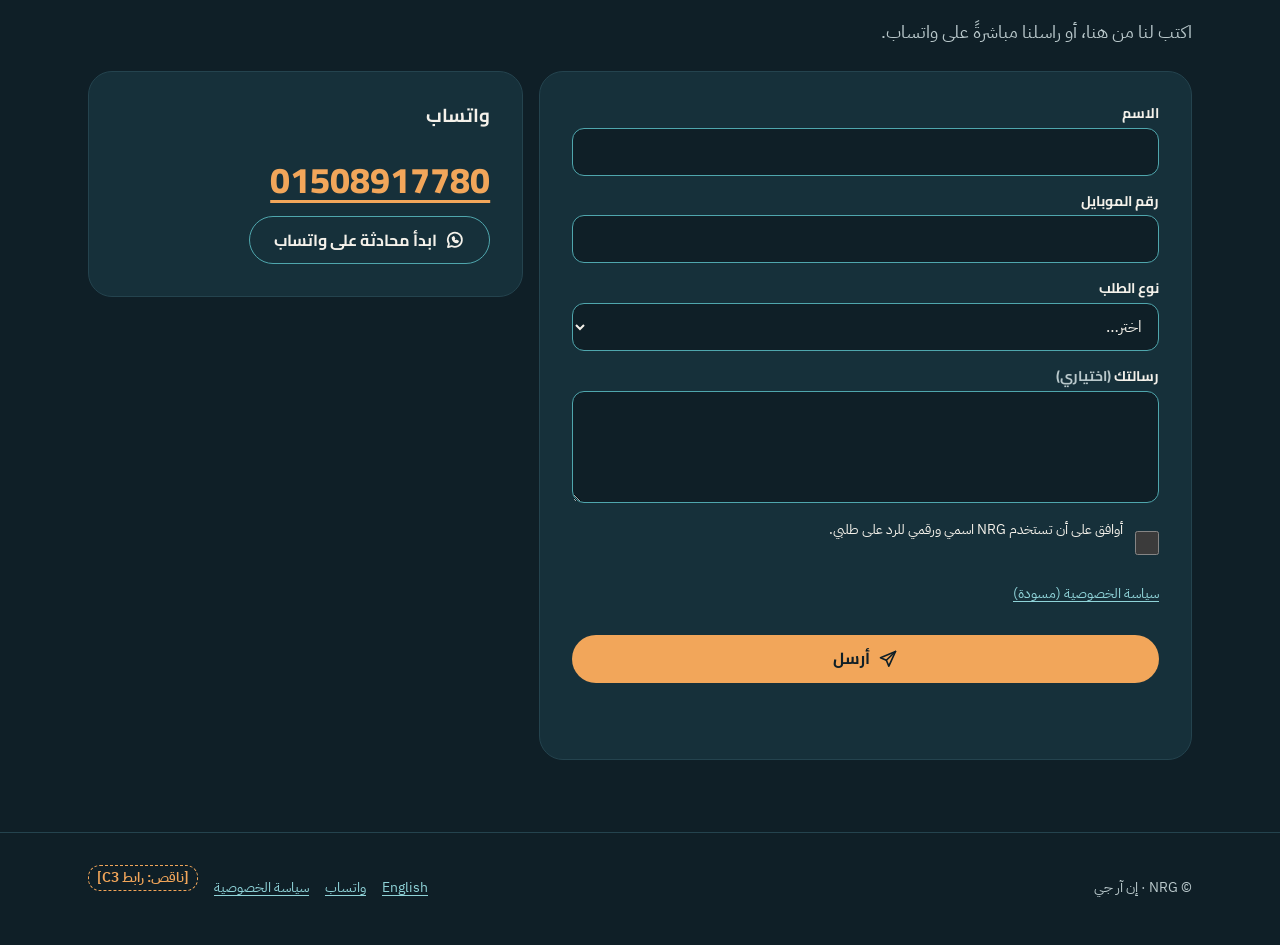
==== commit fb0f477f: "Badalak: switch links to badalak.nrg-egypt.com and rename the counter feature - App, join and demo b" ====
--- a/index.html
+++ b/index.html
@@ -126,7 +126,7 @@
           <div class="shots-wrap">
             <div class="shots" role="region" aria-label="صور حقيقية من تطبيق بَدَالَك" tabindex="0">
               <figure>
-                <img src="assets/img/badalak/home-390.webp" srcset="assets/img/badalak/home-390.webp 390w, assets/img/badalak/home-780.webp 780w" sizes="(min-width: 64rem) 12rem, 9.5rem" width="390" height="844" loading="lazy" decoding="async" alt="الشاشة الرئيسية لبَدَالَك: أزرار كبيرة بالصور للصيدلية والكاشير وحجز دكتور والبنك والمواصلات، وزر «وصل في المكان»، وزر طوارئ أحمر.">
+                <img src="assets/img/badalak/home-390.webp" srcset="assets/img/badalak/home-390.webp 390w, assets/img/badalak/home-780.webp 780w" sizes="(min-width: 64rem) 12rem, 9.5rem" width="390" height="844" loading="lazy" decoding="async" alt="الشاشة الرئيسية لبَدَالَك: أزرار كبيرة بالصور للصيدلية والكاشير وحجز دكتور والبنك والمواصلات، وزر «بَدَالَك على الكاونتر»، وزر طوارئ أحمر.">
                 <figcaption>الشاشة الرئيسية في وضع الصور</figcaption>
               </figure>
               <figure>
@@ -134,12 +134,12 @@
                 <figcaption>في الصيدلية: بَدَالَك يسألك قبل دواء فيه بنسلين</figcaption>
               </figure>
               <figure>
-                <img src="assets/img/badalak/counter-qr-390.webp" srcset="assets/img/badalak/counter-qr-390.webp 390w, assets/img/badalak/counter-qr-780.webp 780w" sizes="(min-width: 64rem) 12rem, 9.5rem" width="390" height="844" loading="lazy" decoding="async" alt="شاشة «وصل في المكان»: اختيارات بالصور لما يريده العميل، ورمز QR يمسحه الموظف بهاتفه.">
-                <figcaption>وصل في المكان: شاشة الكود</figcaption>
-              </figure>
-              <figure>
-                <img src="assets/img/badalak/counter-chat-390.webp" srcset="assets/img/badalak/counter-chat-390.webp 390w, assets/img/badalak/counter-chat-780.webp 780w" sizes="(min-width: 64rem) 12rem, 9.5rem" width="390" height="844" loading="lazy" decoding="async" alt="محادثة «وصل في المكان»: كلام الموظف مكتوب بخط كبير، وتحته ردود سريعة بالصور مثل «أيوه» و«لأ» و«بكام؟» وخانة للكتابة.">
-                <figcaption>وصل في المكان: المحادثة مع الموظف</figcaption>
+                <img src="assets/img/badalak/counter-qr-390.webp" srcset="assets/img/badalak/counter-qr-390.webp 390w, assets/img/badalak/counter-qr-780.webp 780w" sizes="(min-width: 64rem) 12rem, 9.5rem" width="390" height="844" loading="lazy" decoding="async" alt="شاشة «بَدَالَك على الكاونتر»: اختيارات بالصور لما يريده العميل، ورمز QR يمسحه الموظف بهاتفه.">
+                <figcaption>بَدَالَك على الكاونتر: شاشة الكود</figcaption>
+              </figure>
+              <figure>
+                <img src="assets/img/badalak/counter-chat-390.webp" srcset="assets/img/badalak/counter-chat-390.webp 390w, assets/img/badalak/counter-chat-780.webp 780w" sizes="(min-width: 64rem) 12rem, 9.5rem" width="390" height="844" loading="lazy" decoding="async" alt="محادثة «بَدَالَك على الكاونتر»: كلام الموظف مكتوب بخط كبير، وتحته ردود سريعة بالصور مثل «أيوه» و«لأ» و«بكام؟» وخانة للكتابة.">
+                <figcaption>بَدَالَك على الكاونتر: المحادثة مع الموظف</figcaption>
               </figure>
               <figure>
                 <img src="assets/img/badalak/sos-390.webp" srcset="assets/img/badalak/sos-390.webp 390w, assets/img/badalak/sos-780.webp 780w" sizes="(min-width: 64rem) 12rem, 9.5rem" width="390" height="844" loading="lazy" decoding="async" alt="شاشة الطوارئ: أزرار كبيرة بالصور لتعبان ومحتاج إسعاف، وحادثة، وحريق، وحرامي أو خطر، وريحة غاز أو كهربا، وتهت.">
@@ -153,7 +153,7 @@
             <li><strong>قراءة صورة:</strong> صوّر الروشتة أو أي ورقة ليقرأها بَدَالَك.</li>
             <li><strong>الأمان:</strong> يراجع حساسية الأدوية المحفوظة قبل أي طلب دواء، وأي قرار فيه مال أو صحة يُعرض عليك باختيارات واضحة.</li>
             <li><strong>دواء على واتساب:</strong> يكتب طلب الدواء لترسله من واتساب الخاص بك، ويحوّل رد الصيدلية الصوتي إلى نص وكروت.</li>
-            <li><strong>«وصل في المكان»:</strong> ملصقا QR لكل فرع: واحد للعميل وواحد لهاتف الفرع. تختار طلبك بالصور، فيرنّ هاتف الفرع ويهتز ويفتح المحادثة. وفيه وضع «هاتف واحد» إن لم يكن مع الموظف هاتف.</li>
+            <li><strong>«بَدَالَك على الكاونتر»:</strong> ملصقا QR لكل فرع: واحد للعميل وواحد لهاتف الفرع. تختار طلبك بالصور، فيرنّ هاتف الفرع ويهتز ويفتح المحادثة. وفيه وضع «هاتف واحد» إن لم يكن مع الموظف هاتف.</li>
             <li><strong>طوارئ:</strong> صفارة وكشاف لتنبيه من حولك، وإرسال مكانك للأهل، وجمل جاهزة للإسعاف والشرطة.</li>
             <li><strong>تنبيهات الأصوات:</strong> يهتز الهاتف عند جرس الباب أو بكاء طفل أو إنذار حريق.</li>
             <li><strong>وضع الصور:</strong> أيقونات كبيرة وكلام قليل لمن قراءته محدودة.</li>
@@ -169,11 +169,11 @@
           </ul>
           <p class="muted">مجاني للصم: <bdi dir="ltr">30</bdi> مهمة في الشهر لكل هاتف، وللشركات باقات. نحتاج <bdi dir="ltr">100</bdi> مجرّب في التجربة.</p>
           <p class="note"><strong>للشركات:</strong> القانون <bdi dir="ltr">10</bdi> لسنة <bdi dir="ltr">2018</bdi> يُلزم كل شركة بها <bdi dir="ltr">20</bdi> موظفًا أو أكثر بتشغيل <bdi dir="ltr">5%</bdi> على الأقل من ذوي الإعاقة. بَدَالَك يساعد الموظف الأصم على العمل والإنتاج، ويساعد الشركة على خدمة عملائها الصم دون مترجم.</p>
-          <!-- TODO(content): بَدَالَك — تاريخ بداية التجربة، عدد المسجلين بمصدر، الشركاء/أماكن «وصل في المكان» المسموح بذكرها، الجوائز، شعار SVG، صورة شاشة المكالمة (راجع docs/CONTENT-TODO.md) -->
+          <!-- TODO(content): بَدَالَك — تاريخ بداية التجربة، عدد المسجلين بمصدر، الشركاء/أماكن «بَدَالَك على الكاونتر» المسموح بذكرها، الجوائز، شعار SVG، صورة شاشة المكالمة (راجع docs/CONTENT-TODO.md) -->
           <div class="btn-row">
-            <a class="btn btn-primary" href="https://wasl.nrg-egypt.com/join.html" rel="noopener"><svg aria-hidden="true"><use href="#i-join"/></svg>سجّل كمجرّب</a>
-            <a class="btn btn-ghost" href="https://wasl.nrg-egypt.com" rel="noopener"><svg aria-hidden="true"><use href="#i-open"/></svg>افتح بَدَالَك</a>
-            <a class="btn btn-ghost" href="https://wasl.nrg-egypt.com/?demo" rel="noopener"><svg aria-hidden="true"><use href="#i-play"/></svg>جرّب العرض التجريبي</a>
+            <a class="btn btn-primary" href="https://badalak.nrg-egypt.com/join.html" rel="noopener"><svg aria-hidden="true"><use href="#i-join"/></svg>سجّل كمجرّب</a>
+            <a class="btn btn-ghost" href="https://badalak.nrg-egypt.com" rel="noopener"><svg aria-hidden="true"><use href="#i-open"/></svg>افتح بَدَالَك</a>
+            <a class="btn btn-ghost" href="https://badalak.nrg-egypt.com/?demo" rel="noopener"><svg aria-hidden="true"><use href="#i-play"/></svg>جرّب العرض التجريبي</a>
           </div>
         </article>
 
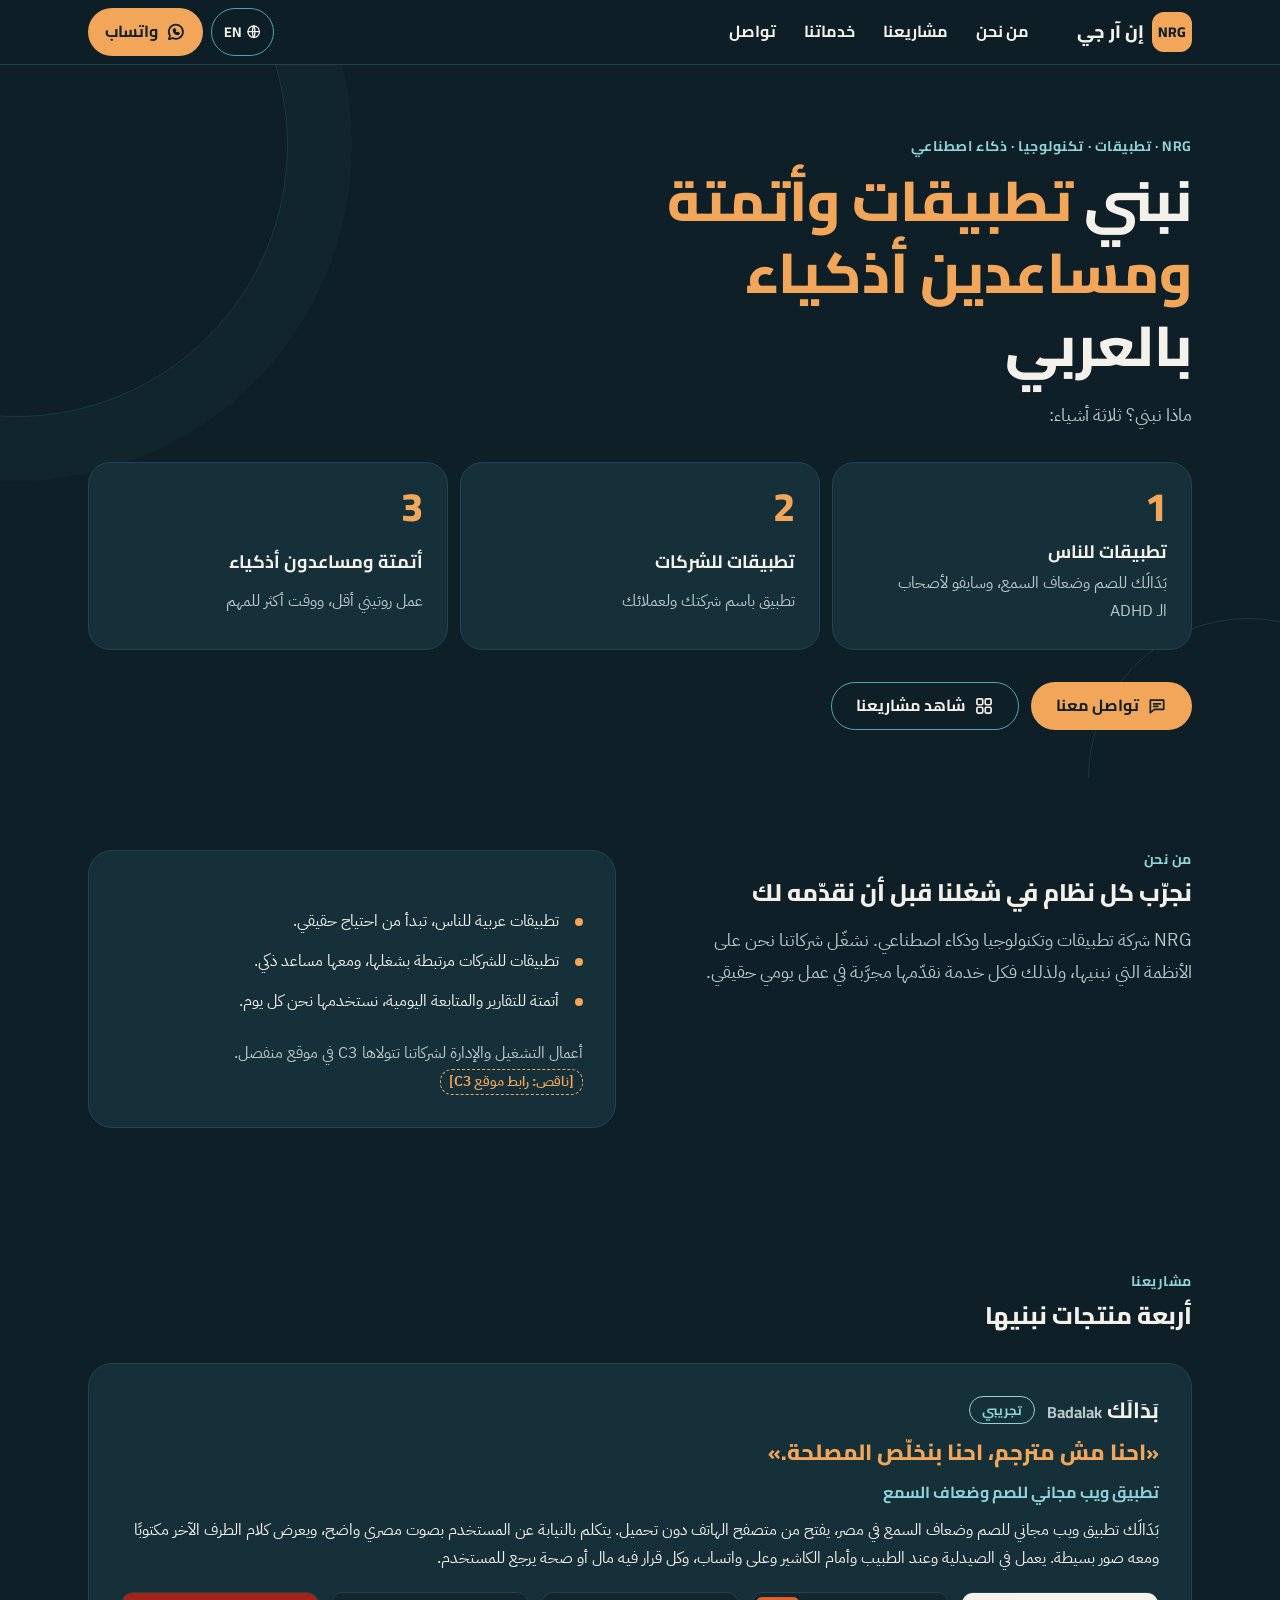
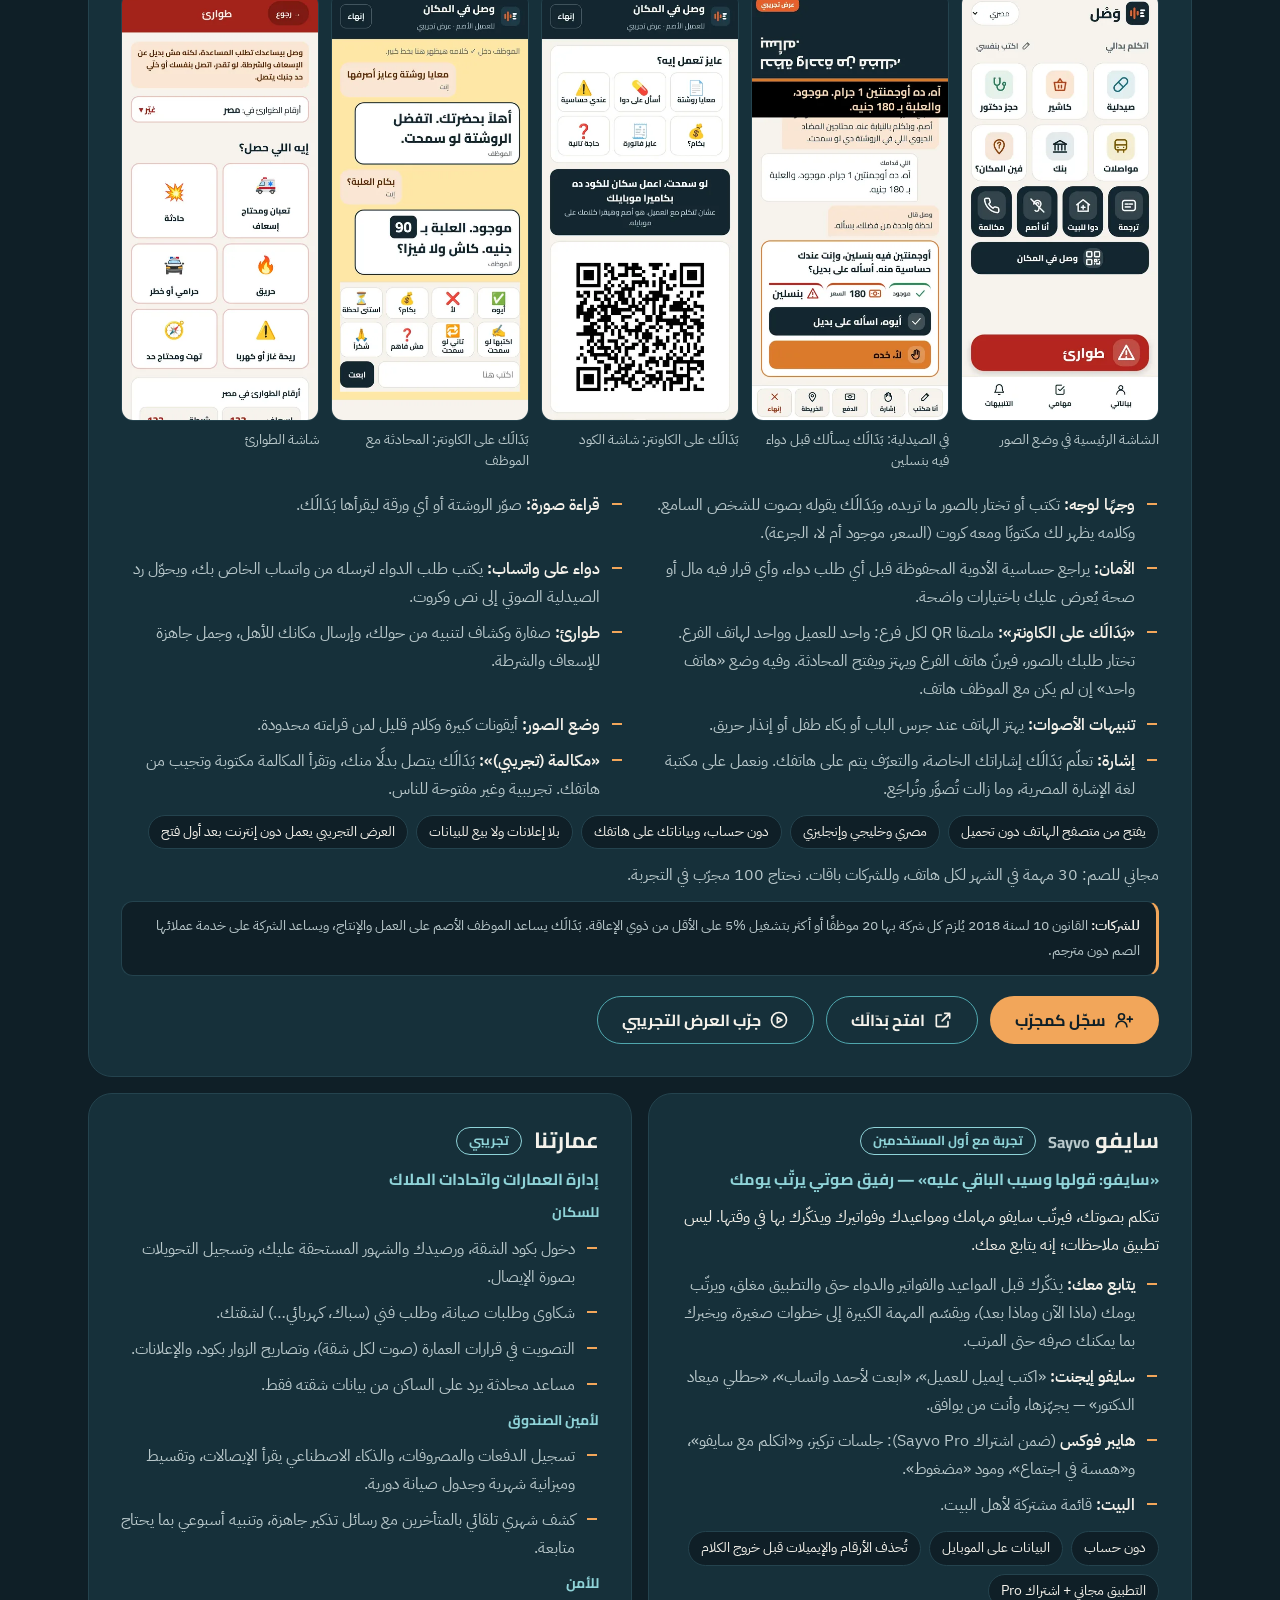
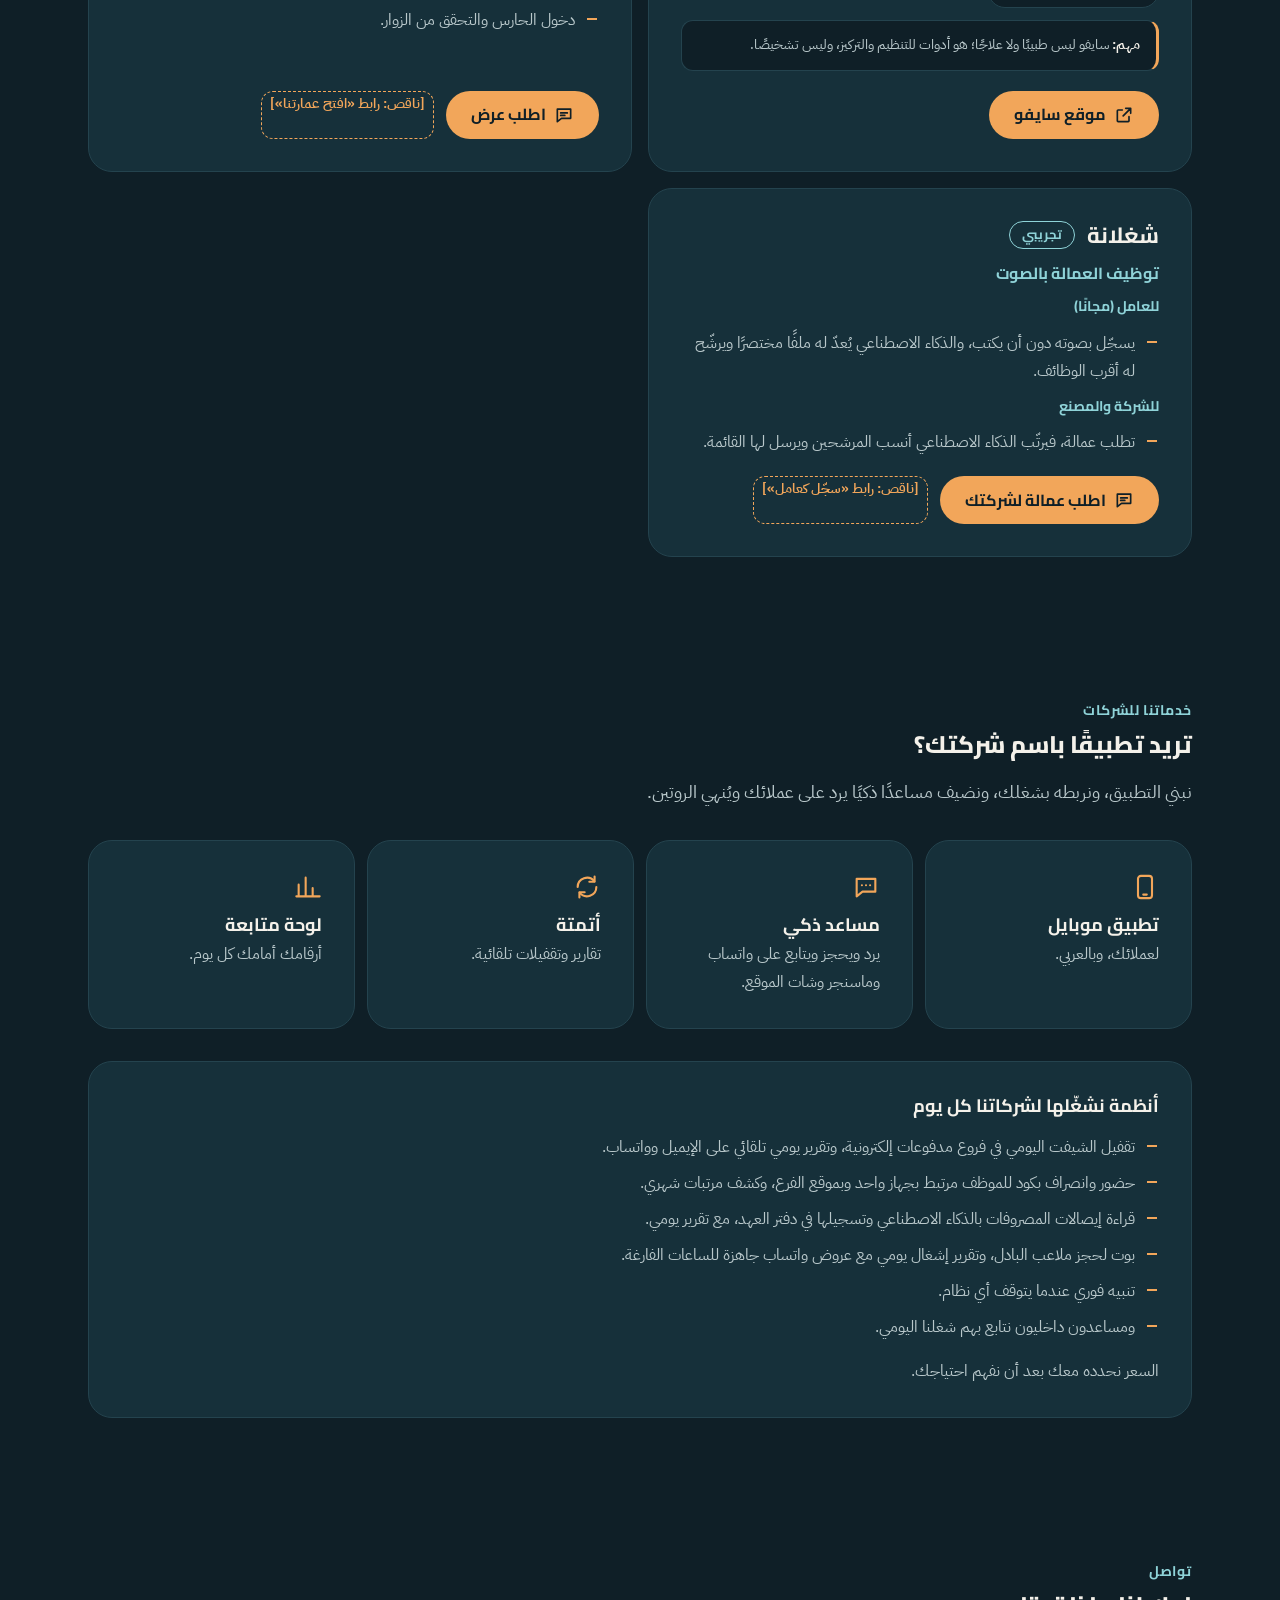
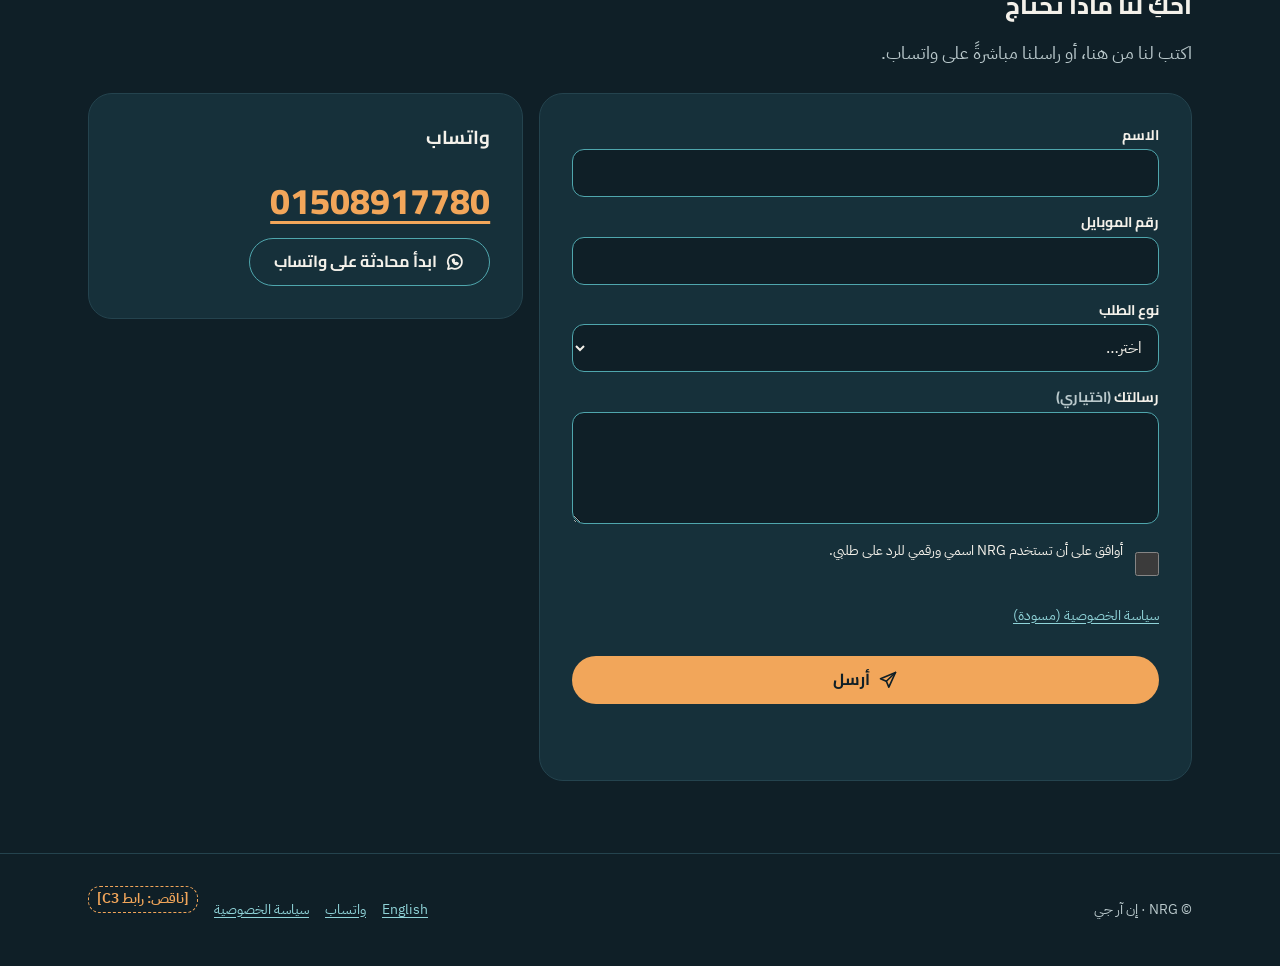
==== commit df911256: "Emaratna and Shoghlana: mark as pilot and add contact buttons - Status tag 'تجريبي' / 'Pilot' on bot" ====
--- a/index.html
+++ b/index.html
@@ -207,8 +207,7 @@
         <article class="card project reveal" aria-labelledby="p-emaratna">
           <div class="project-head">
             <h3 id="p-emaratna">عمارتنا</h3>
-            <!-- TODO(content): حالة عمارتنا (تجريبي/متاح) -->
-            <span class="missing">[ناقص: الحالة]</span>
+            <span class="tag">تجريبي</span>
           </div>
           <p class="sub">إدارة العمارات واتحادات الملاك</p>
           <p class="group-title">للسكان</p>
@@ -228,8 +227,9 @@
             <li>دخول الحارس والتحقق من الزوار.</li>
           </ul>
           <div class="btn-row">
-            <!-- TODO(content): رابط عمارتنا أو زر «اطلب عرض» -->
-            <span class="missing">[ناقص: رابط أو زر «اطلب عرض»]</span>
+            <a class="btn btn-primary" href="#contact"><svg aria-hidden="true"><use href="#i-chat"/></svg>اطلب عرض</a>
+            <!-- TODO(content): زر «افتح عمارتنا» — مستني عنوان أبسط للتطبيق (مثلًا omara.nrg-egypt.com) بدل api.nrg-egypt.com/webhook/omara -->
+            <span class="missing">[ناقص: رابط «افتح عمارتنا»]</span>
           </div>
         </article>
 
@@ -237,8 +237,7 @@
         <article class="card project reveal" aria-labelledby="p-shoghlana">
           <div class="project-head">
             <h3 id="p-shoghlana">شغلانة</h3>
-            <!-- TODO(content): حالة شغلانة -->
-            <span class="missing">[ناقص: الحالة]</span>
+            <span class="tag">تجريبي</span>
           </div>
           <p class="sub">توظيف العمالة بالصوت</p>
           <p class="group-title">للعامل (مجانًا)</p>
@@ -250,8 +249,9 @@
             <li>تطلب عمالة، فيرتّب الذكاء الاصطناعي أنسب المرشحين ويرسل لها القائمة.</li>
           </ul>
           <div class="btn-row">
-            <!-- TODO(content): رابط التسجيل في شغلانة -->
-            <span class="missing">[ناقص: رابط التسجيل]</span>
+            <a class="btn btn-primary" href="#contact"><svg aria-hidden="true"><use href="#i-chat"/></svg>اطلب عمالة لشركتك</a>
+            <!-- TODO(content): زر «سجّل كعامل» — مستني عنوان أبسط (مثلًا shaghlana.nrg-egypt.com) بدل api.nrg-egypt.com/webhook/shaghlana -->
+            <span class="missing">[ناقص: رابط «سجّل كعامل»]</span>
           </div>
         </article>
 
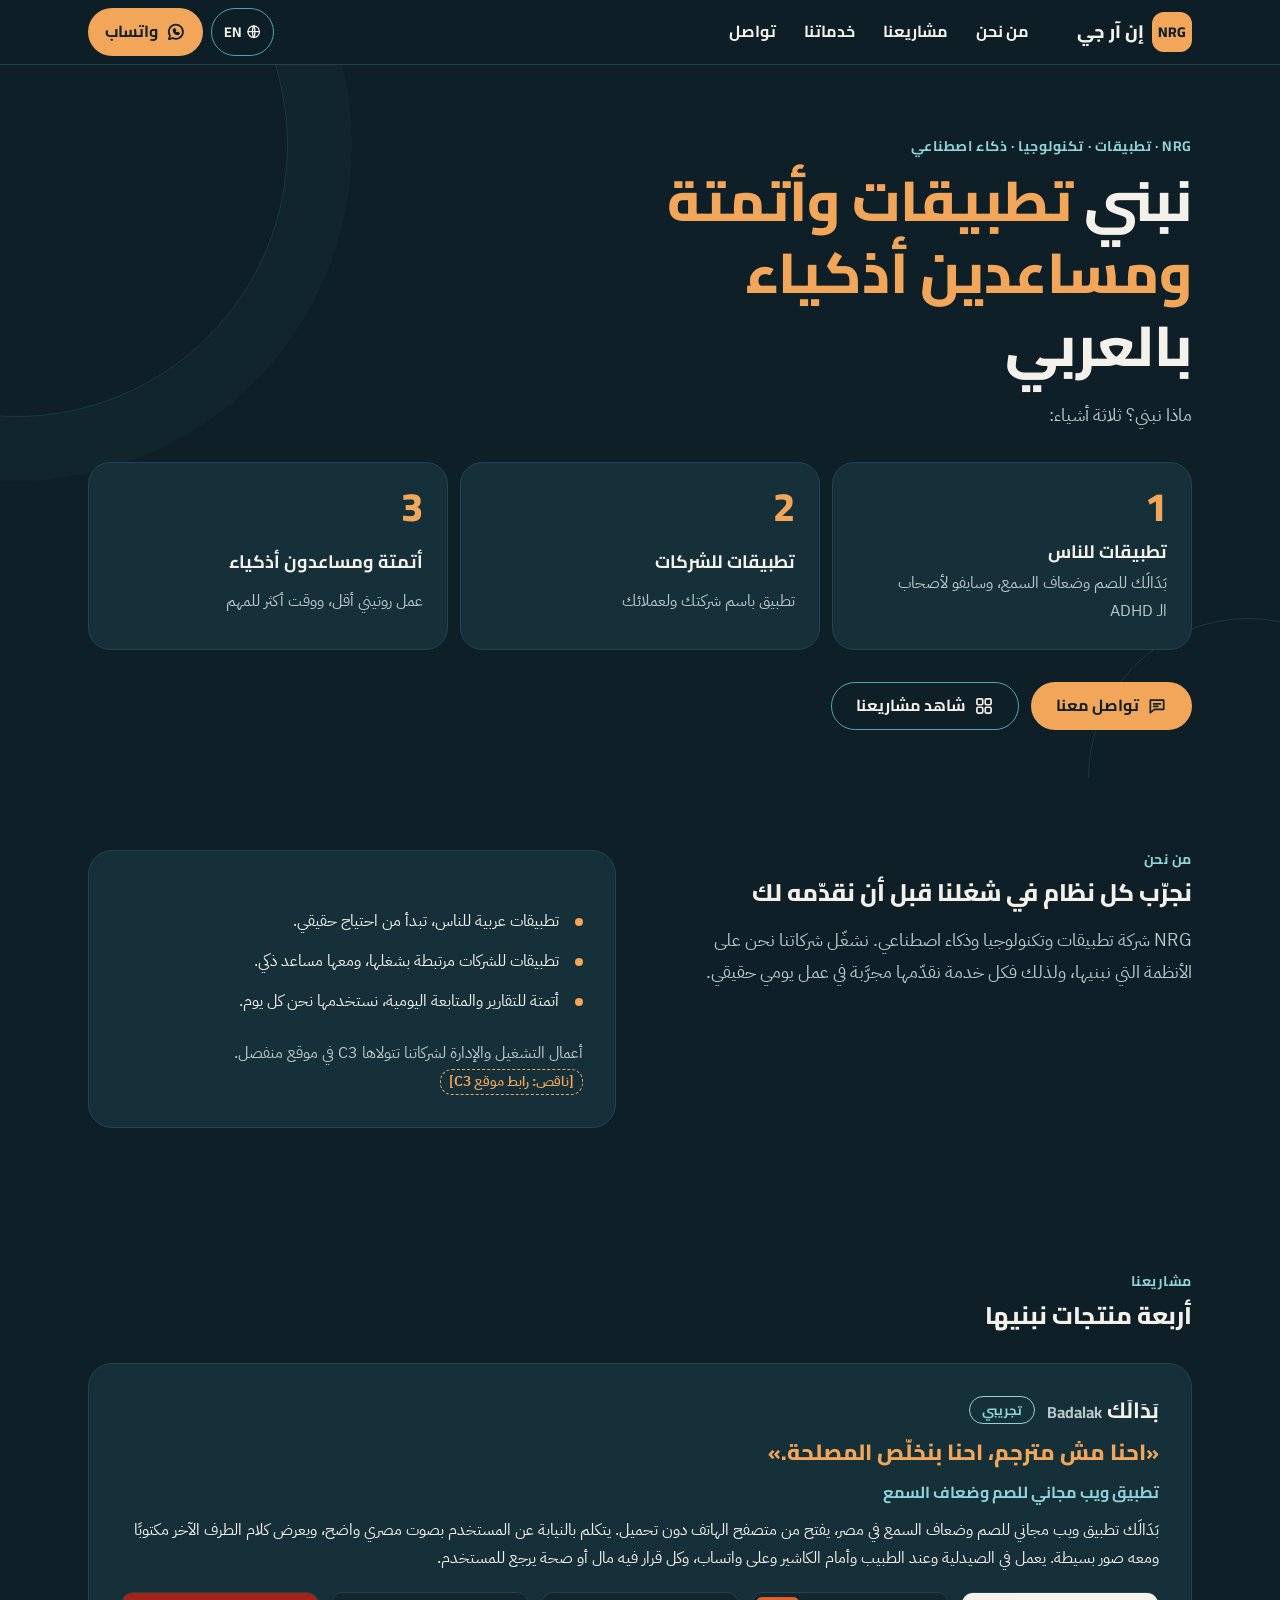
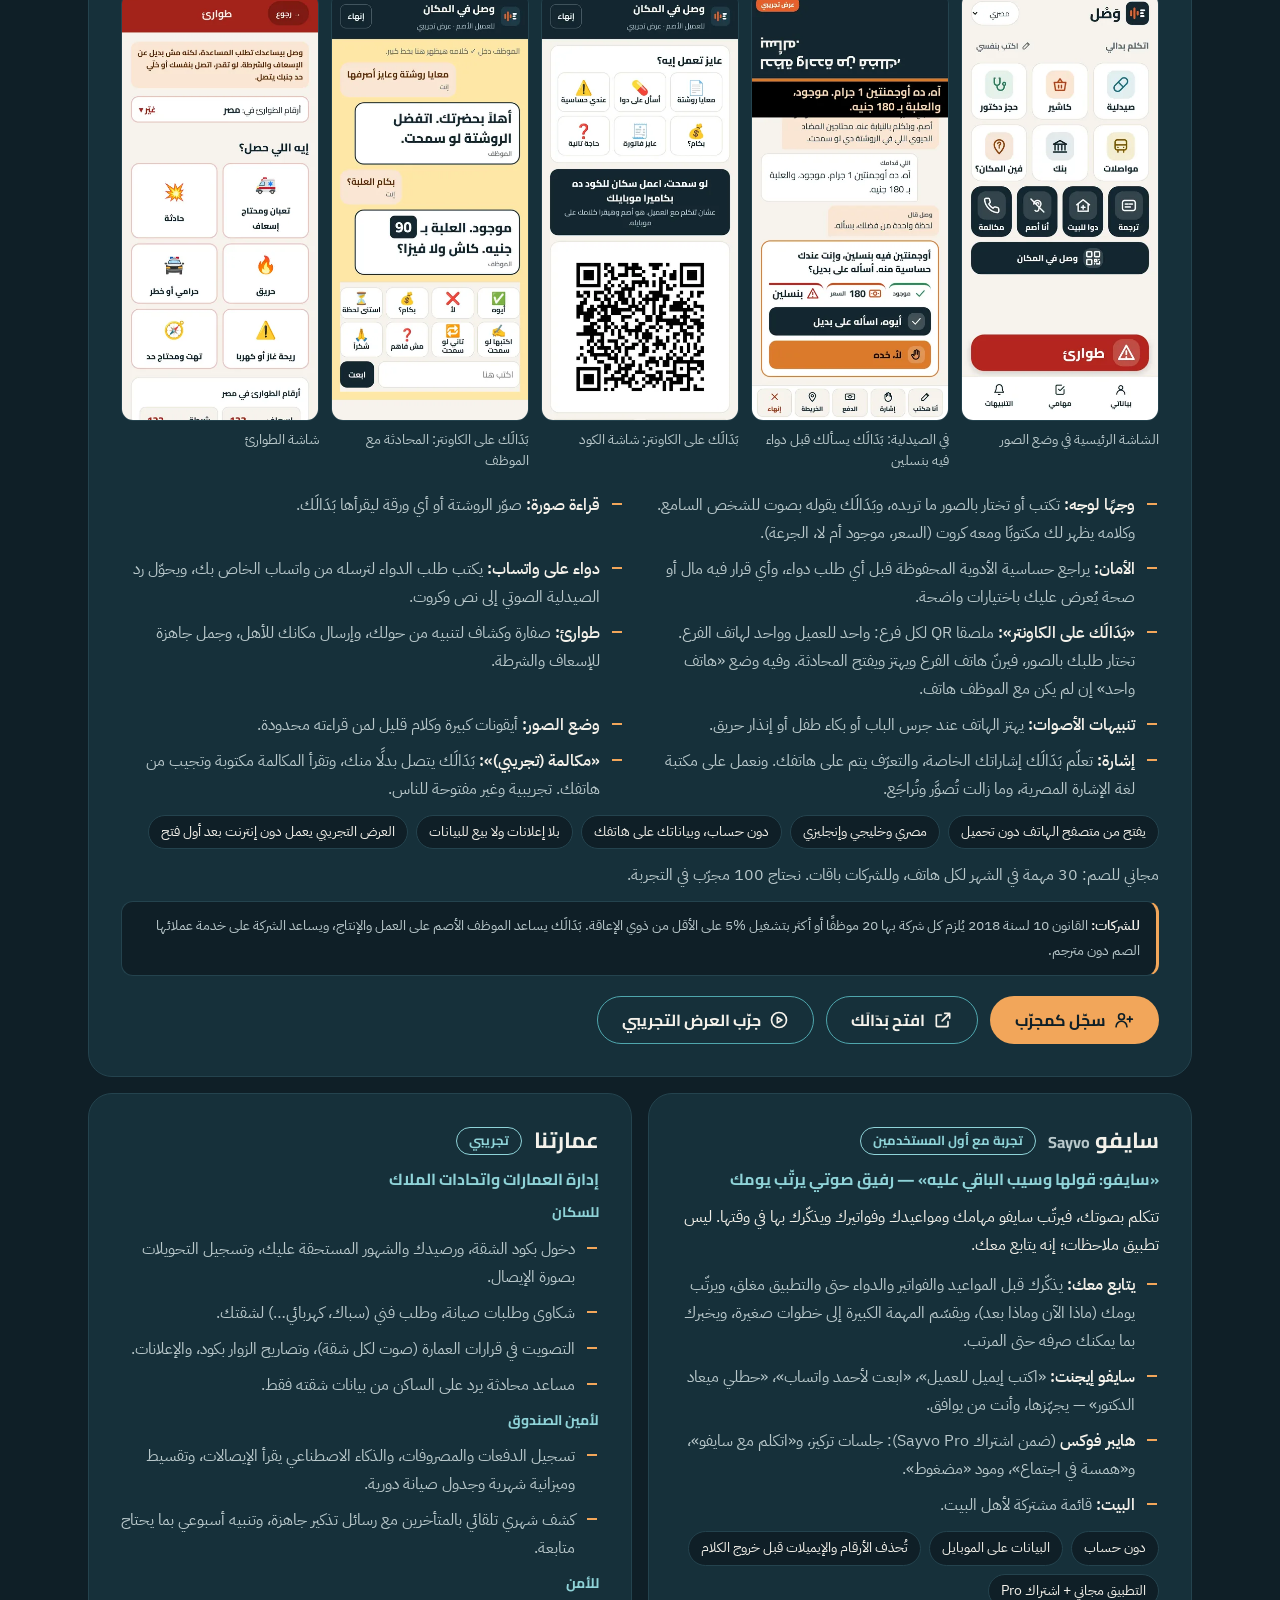
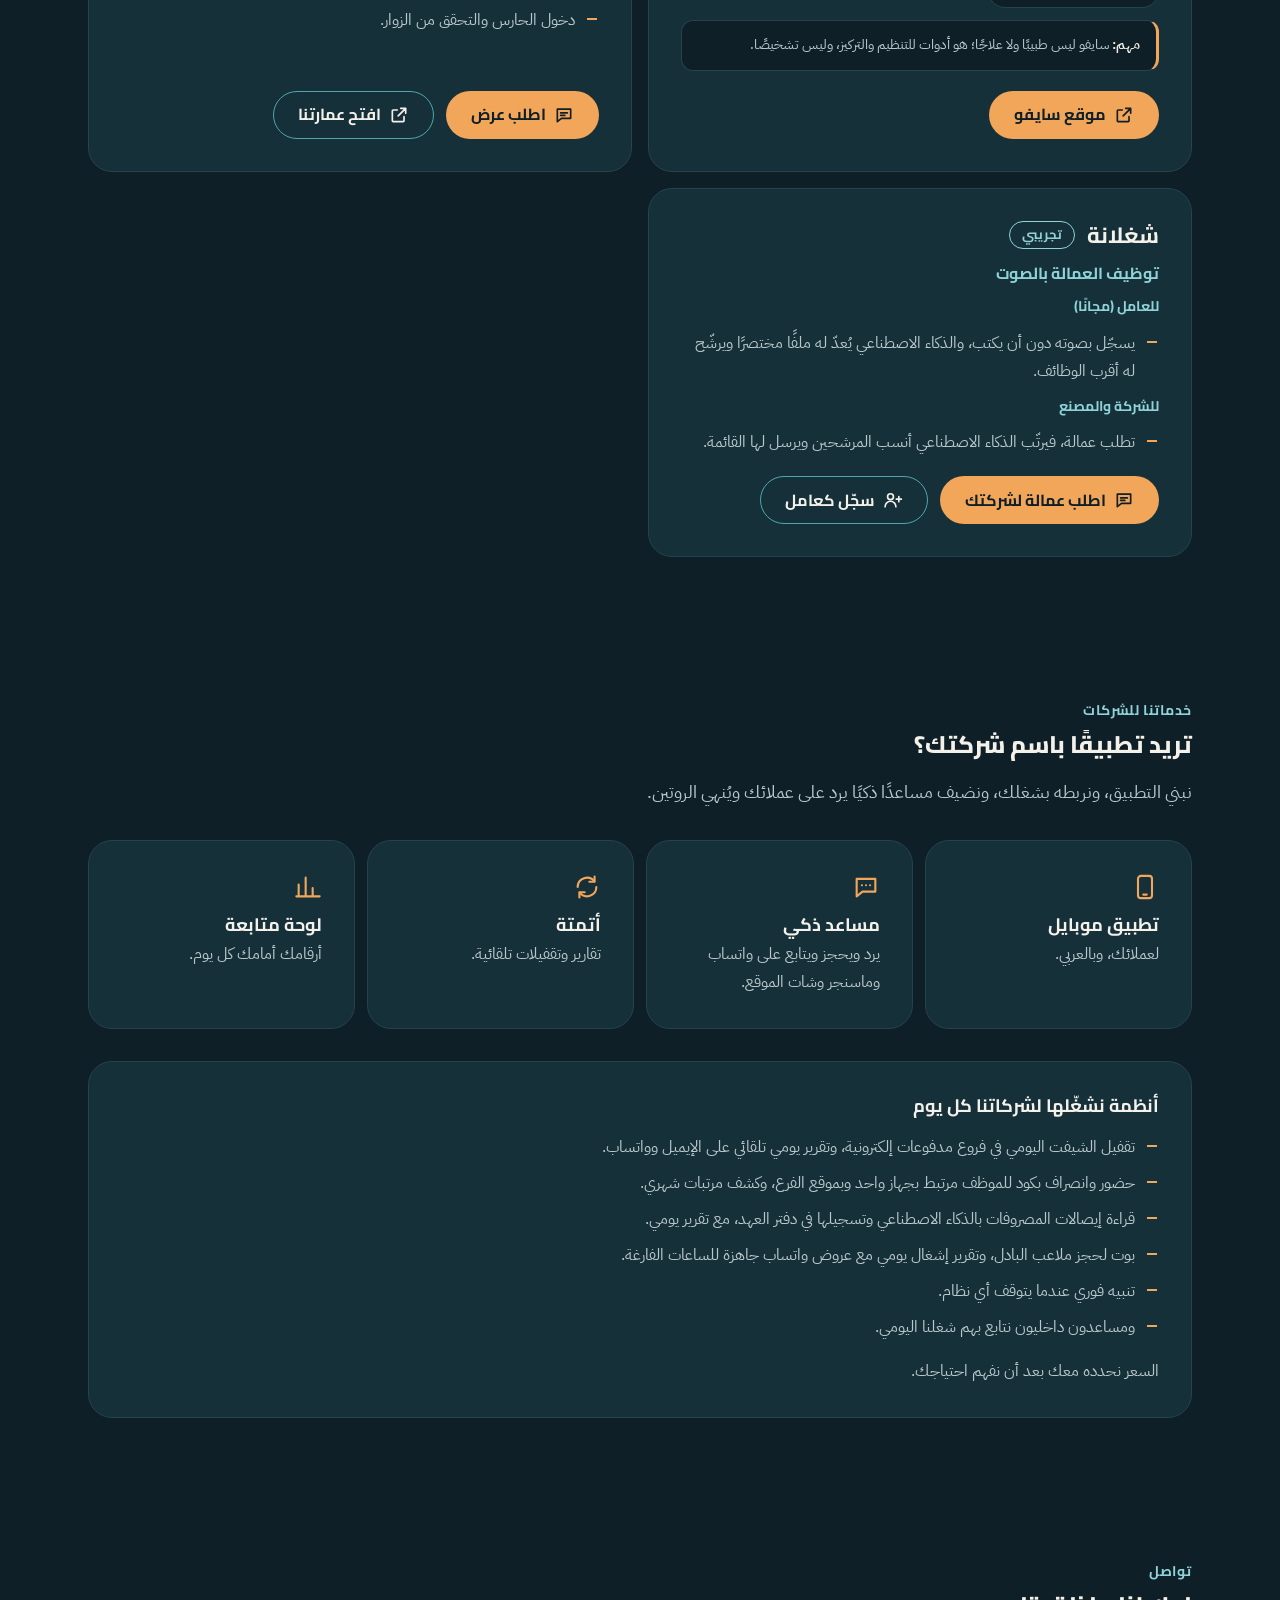
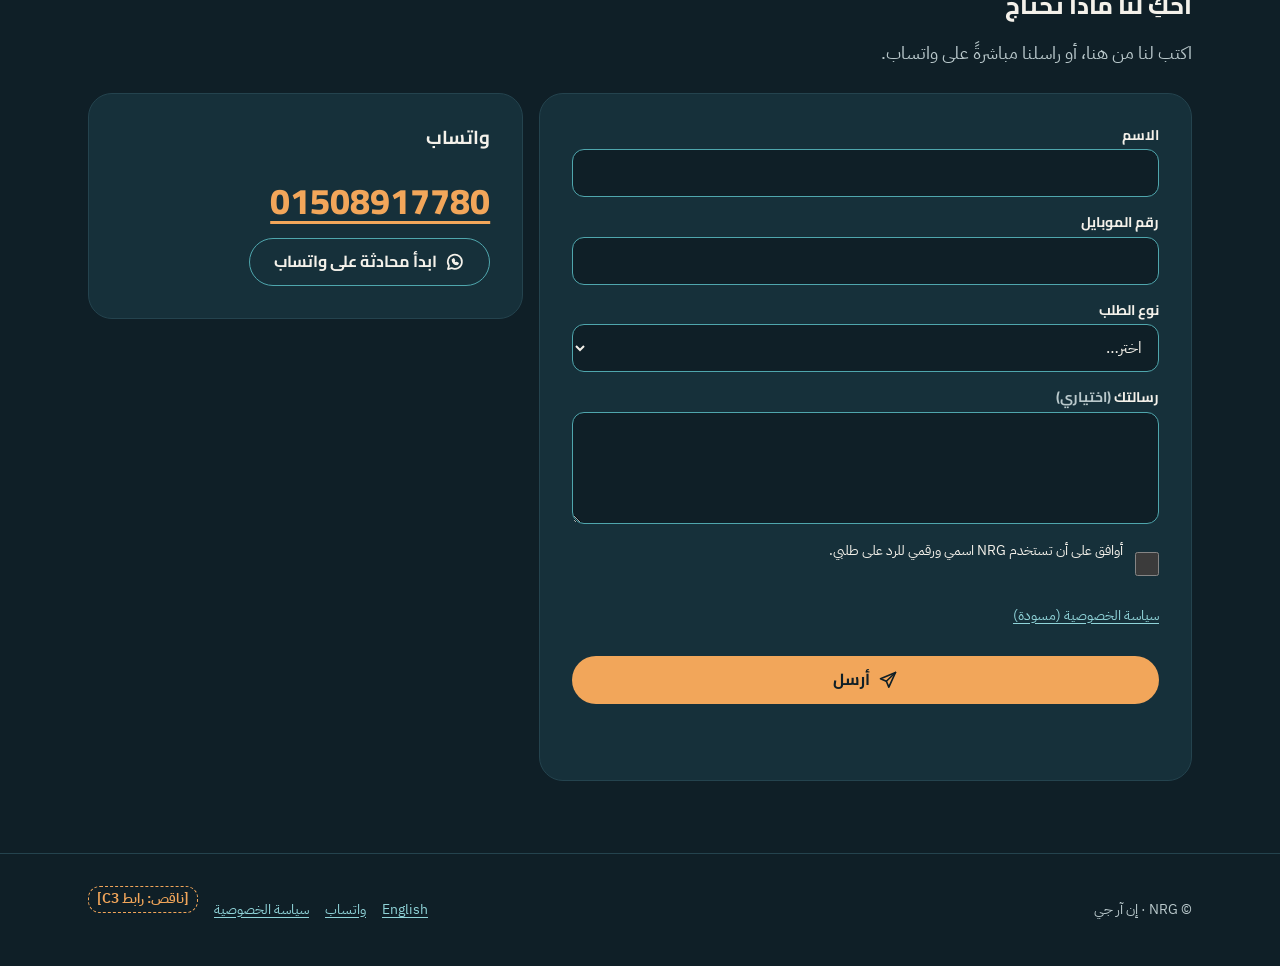
==== commit 2f46b928: "Add short addresses /emaratna/ and /shoghlana/ and wire the app buttons - Redirect pages on the site" ====
--- a/index.html
+++ b/index.html
@@ -228,8 +228,7 @@
           </ul>
           <div class="btn-row">
             <a class="btn btn-primary" href="#contact"><svg aria-hidden="true"><use href="#i-chat"/></svg>اطلب عرض</a>
-            <!-- TODO(content): زر «افتح عمارتنا» — مستني عنوان أبسط للتطبيق (مثلًا omara.nrg-egypt.com) بدل api.nrg-egypt.com/webhook/omara -->
-            <span class="missing">[ناقص: رابط «افتح عمارتنا»]</span>
+            <a class="btn btn-ghost" href="emaratna/" rel="noopener"><svg aria-hidden="true"><use href="#i-open"/></svg>افتح عمارتنا</a>
           </div>
         </article>
 
@@ -250,8 +249,7 @@
           </ul>
           <div class="btn-row">
             <a class="btn btn-primary" href="#contact"><svg aria-hidden="true"><use href="#i-chat"/></svg>اطلب عمالة لشركتك</a>
-            <!-- TODO(content): زر «سجّل كعامل» — مستني عنوان أبسط (مثلًا shaghlana.nrg-egypt.com) بدل api.nrg-egypt.com/webhook/shaghlana -->
-            <span class="missing">[ناقص: رابط «سجّل كعامل»]</span>
+            <a class="btn btn-ghost" href="shoghlana/" rel="noopener"><svg aria-hidden="true"><use href="#i-join"/></svg>سجّل كعامل</a>
           </div>
         </article>
 
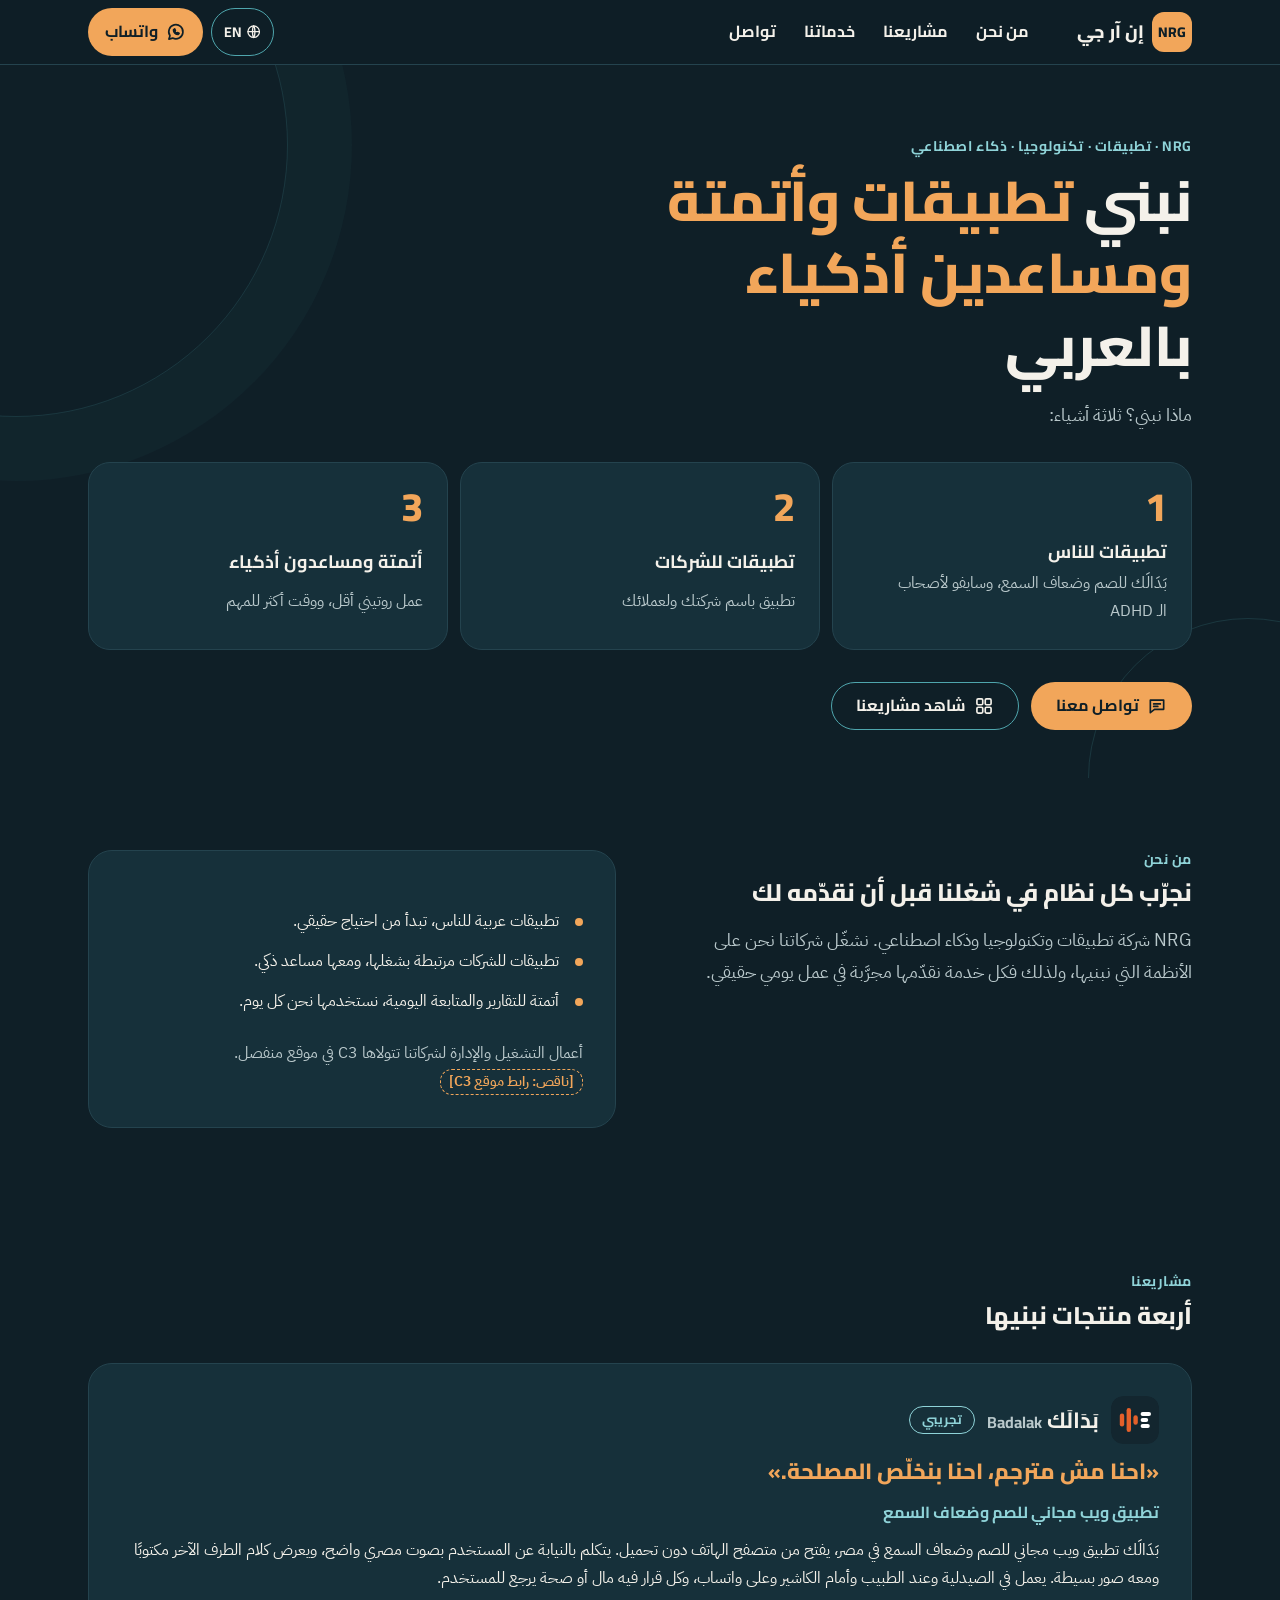
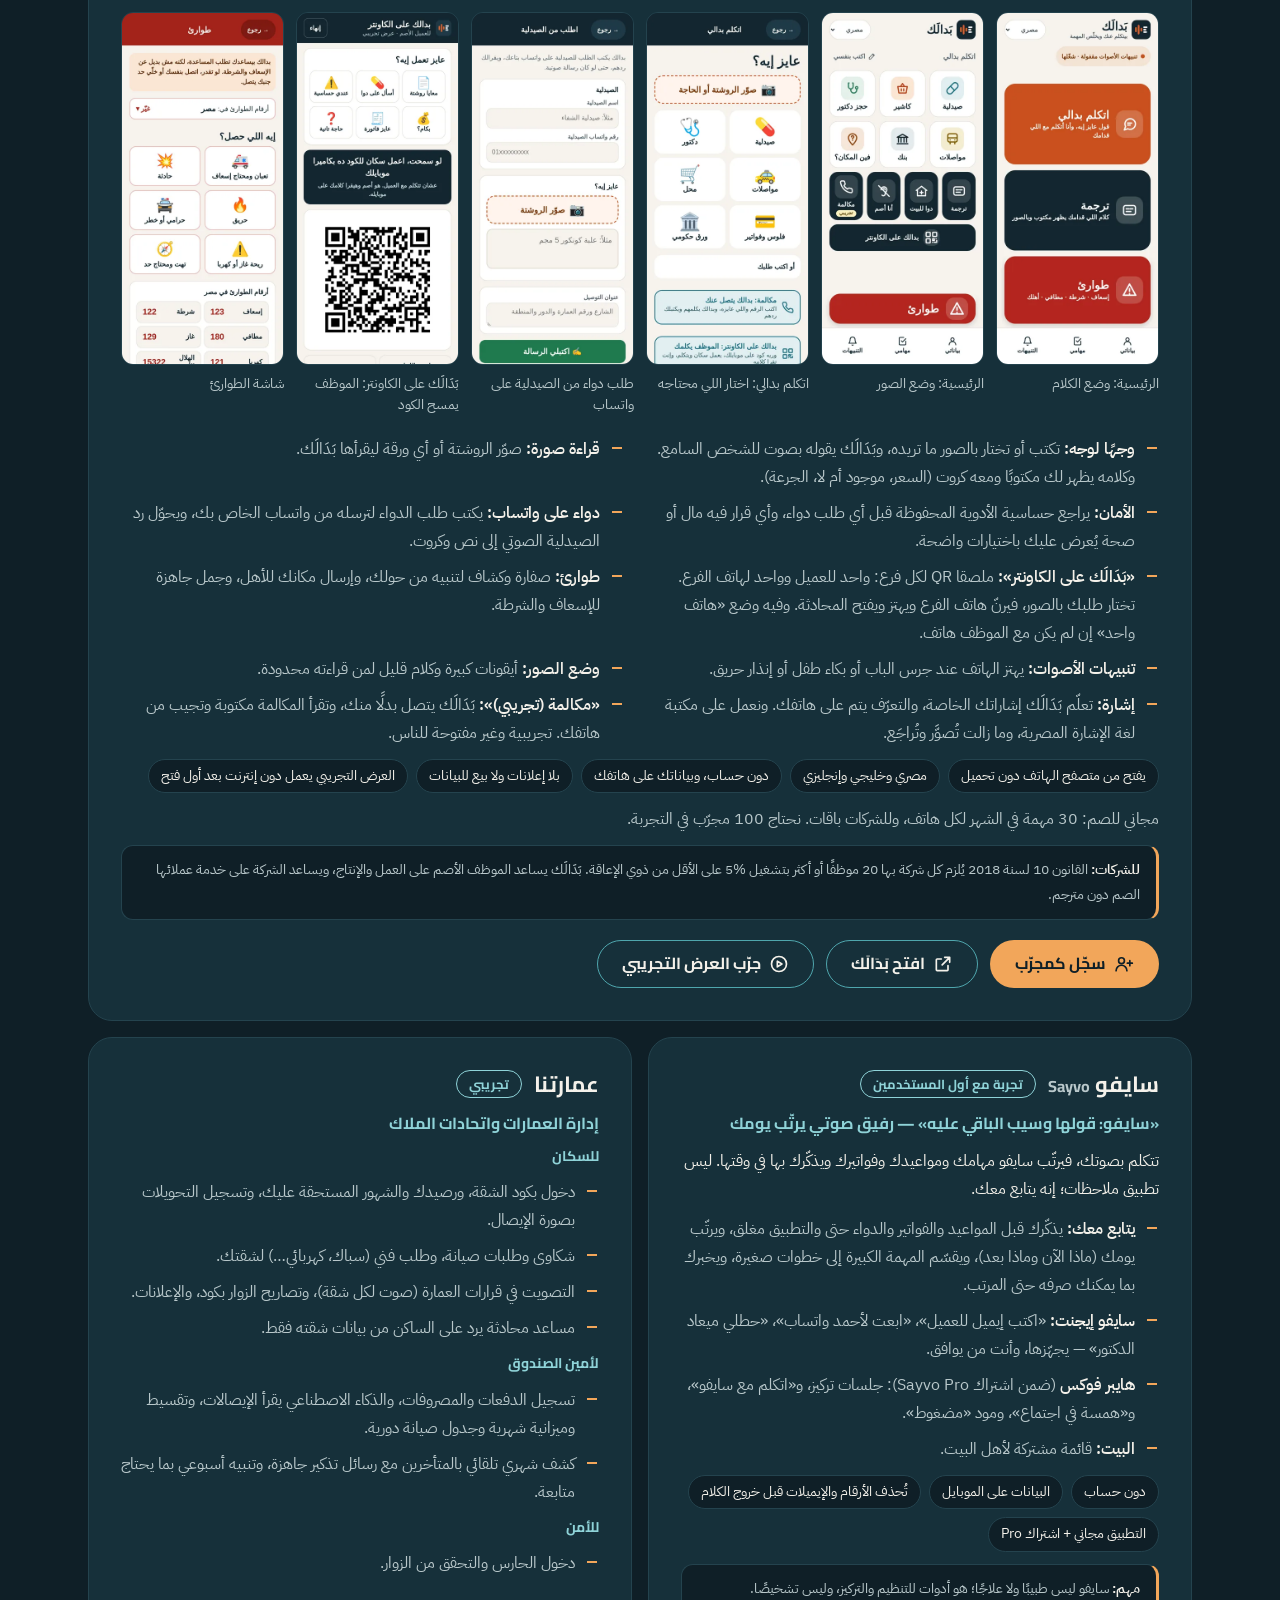
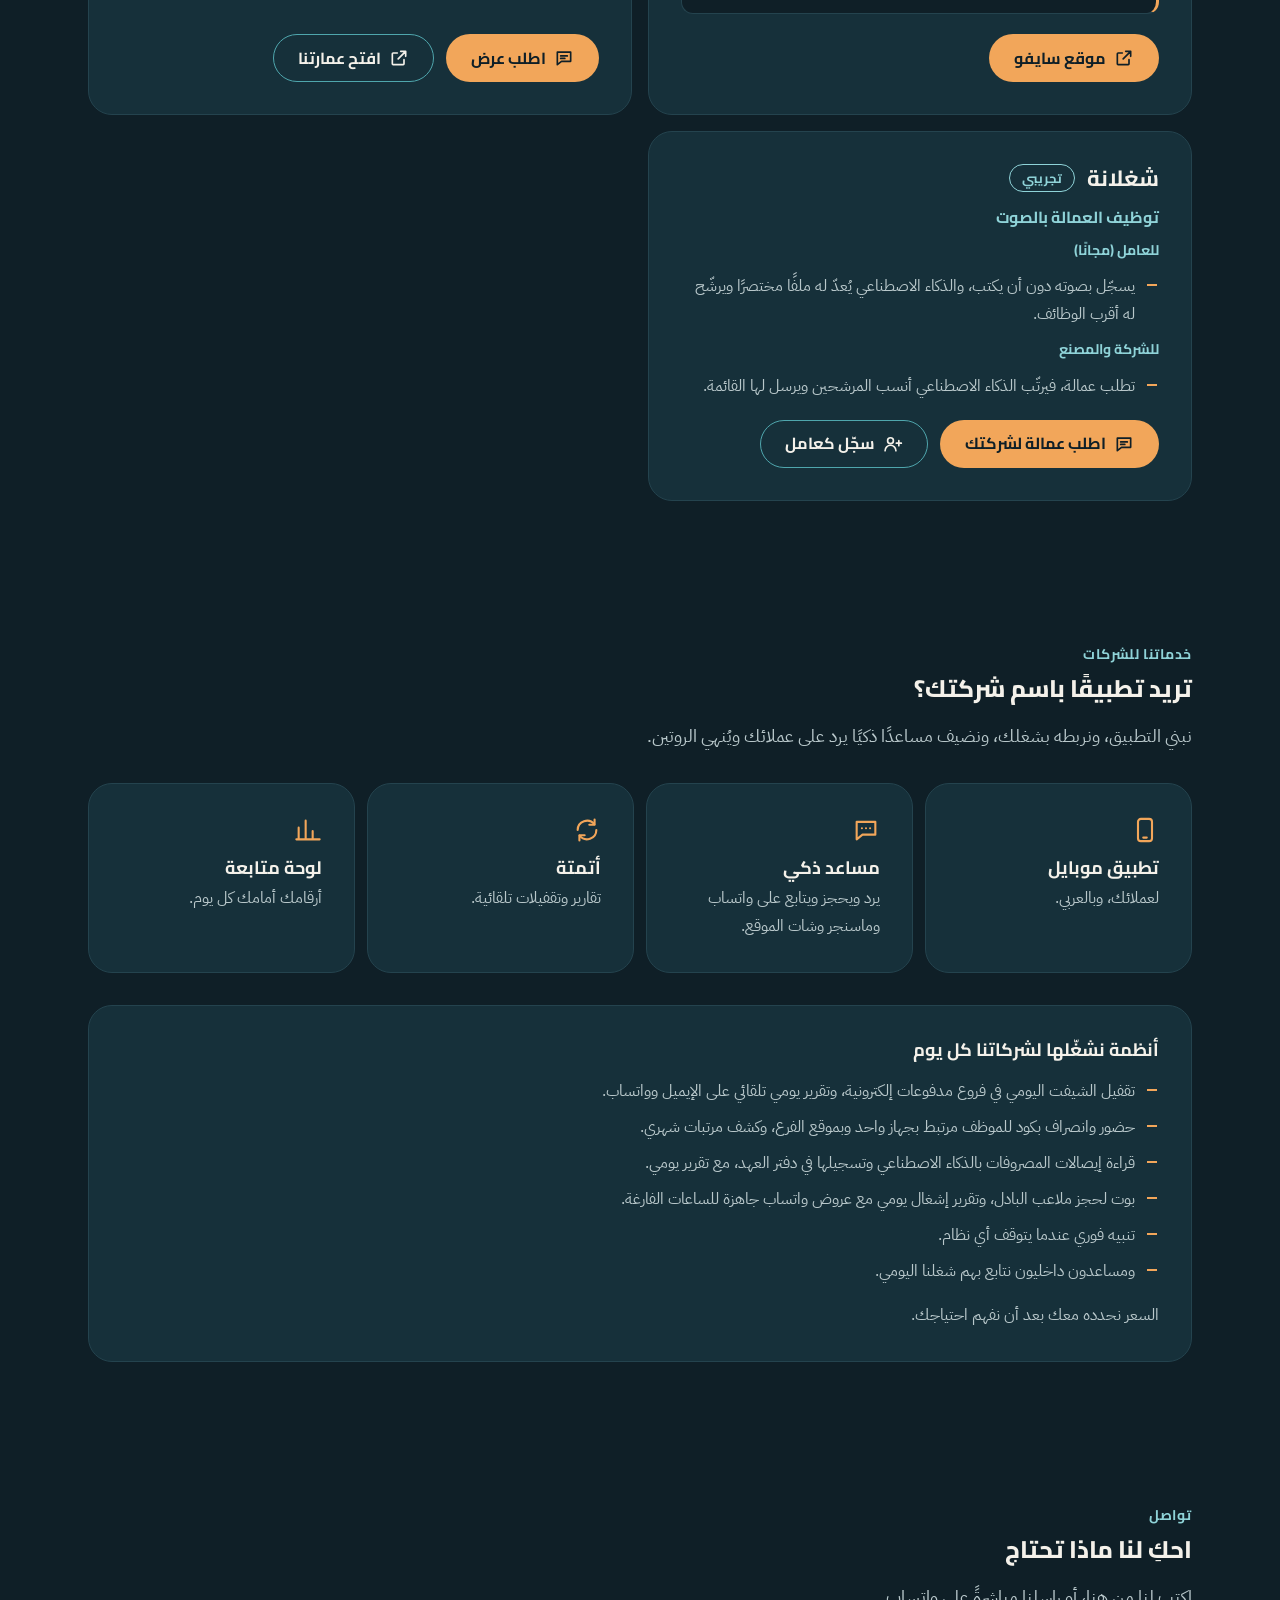
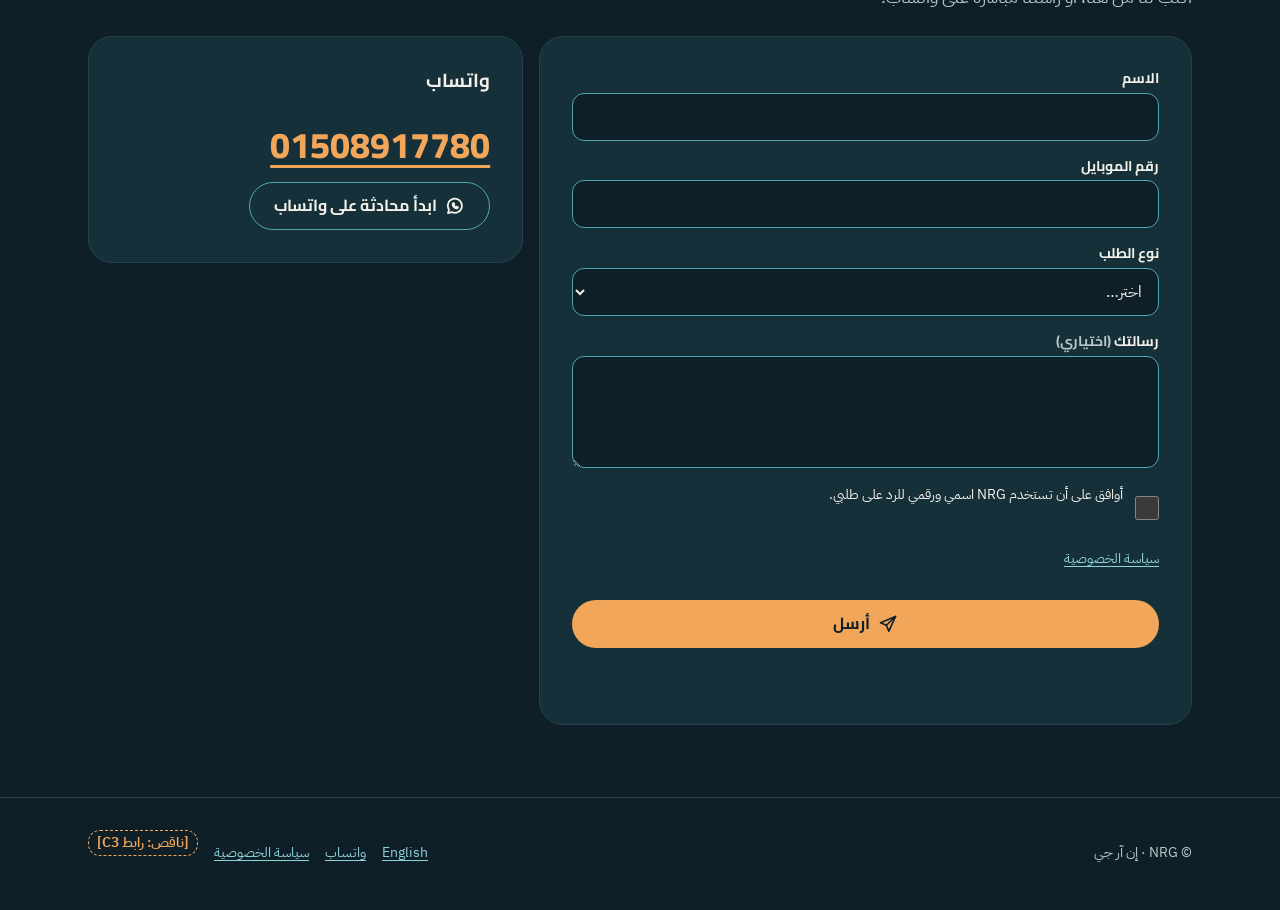
==== commit d4098843: "Badalak: new logo and screenshots; finish privacy policy with company name - Badalak card (AR/EN): o" ====
--- a/index.html
+++ b/index.html
@@ -117,6 +117,7 @@
         <!-- بَدَالَك — المصدر: docs/inputs/wasl/SITE-CARD.md (يكسب عند التعارض) + BRIEF. ممنوع «بيترجم لغة الإشارة». «100 مجرّب» هدف مش عدد مستخدمين. -->
         <article class="card project project-wide reveal" aria-labelledby="p-badalak">
           <div class="project-head">
+            <img class="proj-logo" src="assets/img/badalak/logo.svg" width="48" height="48" alt="">
             <h3 id="p-badalak">بَدَالَك <span class="en" lang="en">Badalak</span></h3>
             <span class="tag">تجريبي</span>
           </div>
@@ -126,23 +127,27 @@
           <div class="shots-wrap">
             <div class="shots" role="region" aria-label="صور حقيقية من تطبيق بَدَالَك" tabindex="0">
               <figure>
-                <img src="assets/img/badalak/home-390.webp" srcset="assets/img/badalak/home-390.webp 390w, assets/img/badalak/home-780.webp 780w" sizes="(min-width: 64rem) 12rem, 9.5rem" width="390" height="844" loading="lazy" decoding="async" alt="الشاشة الرئيسية لبَدَالَك: أزرار كبيرة بالصور للصيدلية والكاشير وحجز دكتور والبنك والمواصلات، وزر «بَدَالَك على الكاونتر»، وزر طوارئ أحمر.">
-                <figcaption>الشاشة الرئيسية في وضع الصور</figcaption>
-              </figure>
-              <figure>
-                <img src="assets/img/badalak/pharmacy-390.webp" srcset="assets/img/badalak/pharmacy-390.webp 390w, assets/img/badalak/pharmacy-780.webp 780w" sizes="(min-width: 64rem) 12rem, 9.5rem" width="390" height="844" loading="lazy" decoding="async" alt="محادثة في الصيدلية: الصيدلي يقول إن الدواء موجود، وبَدَالَك يسأل المستخدم لأن فيه بنسلين وعنده حساسية منه، مع اختيارين: «أيوه، أسأله على بديل» و«لأ، خده».">
-                <figcaption>في الصيدلية: بَدَالَك يسألك قبل دواء فيه بنسلين</figcaption>
-              </figure>
-              <figure>
-                <img src="assets/img/badalak/counter-qr-390.webp" srcset="assets/img/badalak/counter-qr-390.webp 390w, assets/img/badalak/counter-qr-780.webp 780w" sizes="(min-width: 64rem) 12rem, 9.5rem" width="390" height="844" loading="lazy" decoding="async" alt="شاشة «بَدَالَك على الكاونتر»: اختيارات بالصور لما يريده العميل، ورمز QR يمسحه الموظف بهاتفه.">
-                <figcaption>بَدَالَك على الكاونتر: شاشة الكود</figcaption>
-              </figure>
-              <figure>
-                <img src="assets/img/badalak/counter-chat-390.webp" srcset="assets/img/badalak/counter-chat-390.webp 390w, assets/img/badalak/counter-chat-780.webp 780w" sizes="(min-width: 64rem) 12rem, 9.5rem" width="390" height="844" loading="lazy" decoding="async" alt="محادثة «بَدَالَك على الكاونتر»: كلام الموظف مكتوب بخط كبير، وتحته ردود سريعة بالصور مثل «أيوه» و«لأ» و«بكام؟» وخانة للكتابة.">
-                <figcaption>بَدَالَك على الكاونتر: المحادثة مع الموظف</figcaption>
-              </figure>
-              <figure>
-                <img src="assets/img/badalak/sos-390.webp" srcset="assets/img/badalak/sos-390.webp 390w, assets/img/badalak/sos-780.webp 780w" sizes="(min-width: 64rem) 12rem, 9.5rem" width="390" height="844" loading="lazy" decoding="async" alt="شاشة الطوارئ: أزرار كبيرة بالصور لتعبان ومحتاج إسعاف، وحادثة، وحريق، وحرامي أو خطر، وريحة غاز أو كهربا، وتهت.">
+                <img src="assets/img/badalak/home-text-390.webp" srcset="assets/img/badalak/home-text-390.webp 390w, assets/img/badalak/home-text-780.webp 780w" sizes="(min-width: 64rem) 10rem, 9.5rem" width="390" height="844" loading="lazy" decoding="async" alt="الشاشة الرئيسية لبَدَالَك: ثلاثة أزرار كبيرة، «اتكلم بدالي» و«ترجمة» و«طوارئ» باللون الأحمر.">
+                <figcaption>الرئيسية: وضع الكلام</figcaption>
+              </figure>
+              <figure>
+                <img src="assets/img/badalak/home-pics-390.webp" srcset="assets/img/badalak/home-pics-390.webp 390w, assets/img/badalak/home-pics-780.webp 780w" sizes="(min-width: 64rem) 10rem, 9.5rem" width="390" height="844" loading="lazy" decoding="async" alt="الشاشة الرئيسية في وضع الصور: أزرار كبيرة بالأيقونات للصيدلية والكاشير وحجز دكتور والبنك والمواصلات، وزر «بَدَالَك على الكاونتر»، وزر طوارئ.">
+                <figcaption>الرئيسية: وضع الصور</figcaption>
+              </figure>
+              <figure>
+                <img src="assets/img/badalak/talk-390.webp" srcset="assets/img/badalak/talk-390.webp 390w, assets/img/badalak/talk-780.webp 780w" sizes="(min-width: 64rem) 10rem, 9.5rem" width="390" height="844" loading="lazy" decoding="async" alt="شاشة «اتكلم بدالي»: سؤال «عايز إيه؟» مع زر لتصوير الروشتة، واختيارات بالصور للصيدلية والدكتور والمواصلات والمحل والفواتير والورق الحكومي.">
+                <figcaption>اتكلم بدالي: اختار اللي محتاجه</figcaption>
+              </figure>
+              <figure>
+                <img src="assets/img/badalak/pharmacy-order-390.webp" srcset="assets/img/badalak/pharmacy-order-390.webp 390w, assets/img/badalak/pharmacy-order-780.webp 780w" sizes="(min-width: 64rem) 10rem, 9.5rem" width="390" height="844" loading="lazy" decoding="async" alt="شاشة طلب من الصيدلية: خانات لاسم الصيدلية ورقم واتساب، وزر لتصوير الروشتة، وعنوان التوصيل، وزر «اكتبلي الرسالة».">
+                <figcaption>طلب دواء من الصيدلية على واتساب</figcaption>
+              </figure>
+              <figure>
+                <img src="assets/img/badalak/counter-390.webp" srcset="assets/img/badalak/counter-390.webp 390w, assets/img/badalak/counter-780.webp 780w" sizes="(min-width: 64rem) 10rem, 9.5rem" width="390" height="844" loading="lazy" decoding="async" alt="شاشة «بَدَالَك على الكاونتر»: اختيارات بالصور لما يريده العميل، ورمز QR يمسحه الموظف بكاميرا موبايله.">
+                <figcaption>بَدَالَك على الكاونتر: الموظف يمسح الكود</figcaption>
+              </figure>
+              <figure>
+                <img src="assets/img/badalak/sos-390.webp" srcset="assets/img/badalak/sos-390.webp 390w, assets/img/badalak/sos-780.webp 780w" sizes="(min-width: 64rem) 10rem, 9.5rem" width="390" height="844" loading="lazy" decoding="async" alt="شاشة الطوارئ: أزرار كبيرة بالصور لتعبان ومحتاج إسعاف، وحادثة، وحريق، وحرامي أو خطر، وريحة غاز أو كهربا، وتهت، وتحتها أرقام الطوارئ في مصر.">
                 <figcaption>شاشة الطوارئ</figcaption>
               </figure>
             </div>
@@ -338,7 +343,7 @@
           </div>
           <div class="field consent">
             <label><input id="f-consent" name="consent" type="checkbox" required> أوافق على أن تستخدم NRG اسمي ورقمي للرد على طلبي.</label>
-            <a href="privacy/">سياسة الخصوصية (مسودة)</a>
+            <a href="privacy/">سياسة الخصوصية</a>
           </div>
           <noscript><p class="note">الإرسال من هنا يحتاج JavaScript. راسلنا على واتساب بدلًا من ذلك.</p></noscript>
           <button class="btn btn-primary" type="submit"><svg aria-hidden="true"><use href="#i-send"/></svg>أرسل</button>
--- a/assets/css/main.css
+++ b/assets/css/main.css
@@ -154,6 +154,7 @@
 }
 .note strong { color: var(--c-text); }
 .project .btn-row { margin-block-start: auto; padding-block-start: var(--s-2); }
+.proj-logo { inline-size: 3rem; block-size: 3rem; border-radius: var(--radius-sm); flex: none; }
 .tagline { font: 800 var(--fs-xl)/1.45 var(--f-head); color: var(--c-accent); margin: 0; }
 
 /* صور شاشات وَصْل — سحب أفقي جوه الكارت بس (الصفحة نفسها من غير scroll بالعرض) */
@@ -276,7 +277,7 @@
   .nav, .nav.open { display: flex; position: static; gap: var(--s-1); padding: 0; border: 0; background: none; margin-inline-start: var(--s-5); }
   .nav a { padding-inline: var(--s-3); }
   .services { grid-template-columns: repeat(4, 1fr); }
-  .shots { display: grid; grid-template-columns: repeat(5, 1fr); overflow: visible; }
+  .shots { display: grid; grid-template-columns: repeat(6, 1fr); overflow: visible; }
   .shots-hint { display: none; }
   .about-grid { display: grid; grid-template-columns: 1fr 1fr; gap: var(--s-7); align-items: start; }
 }
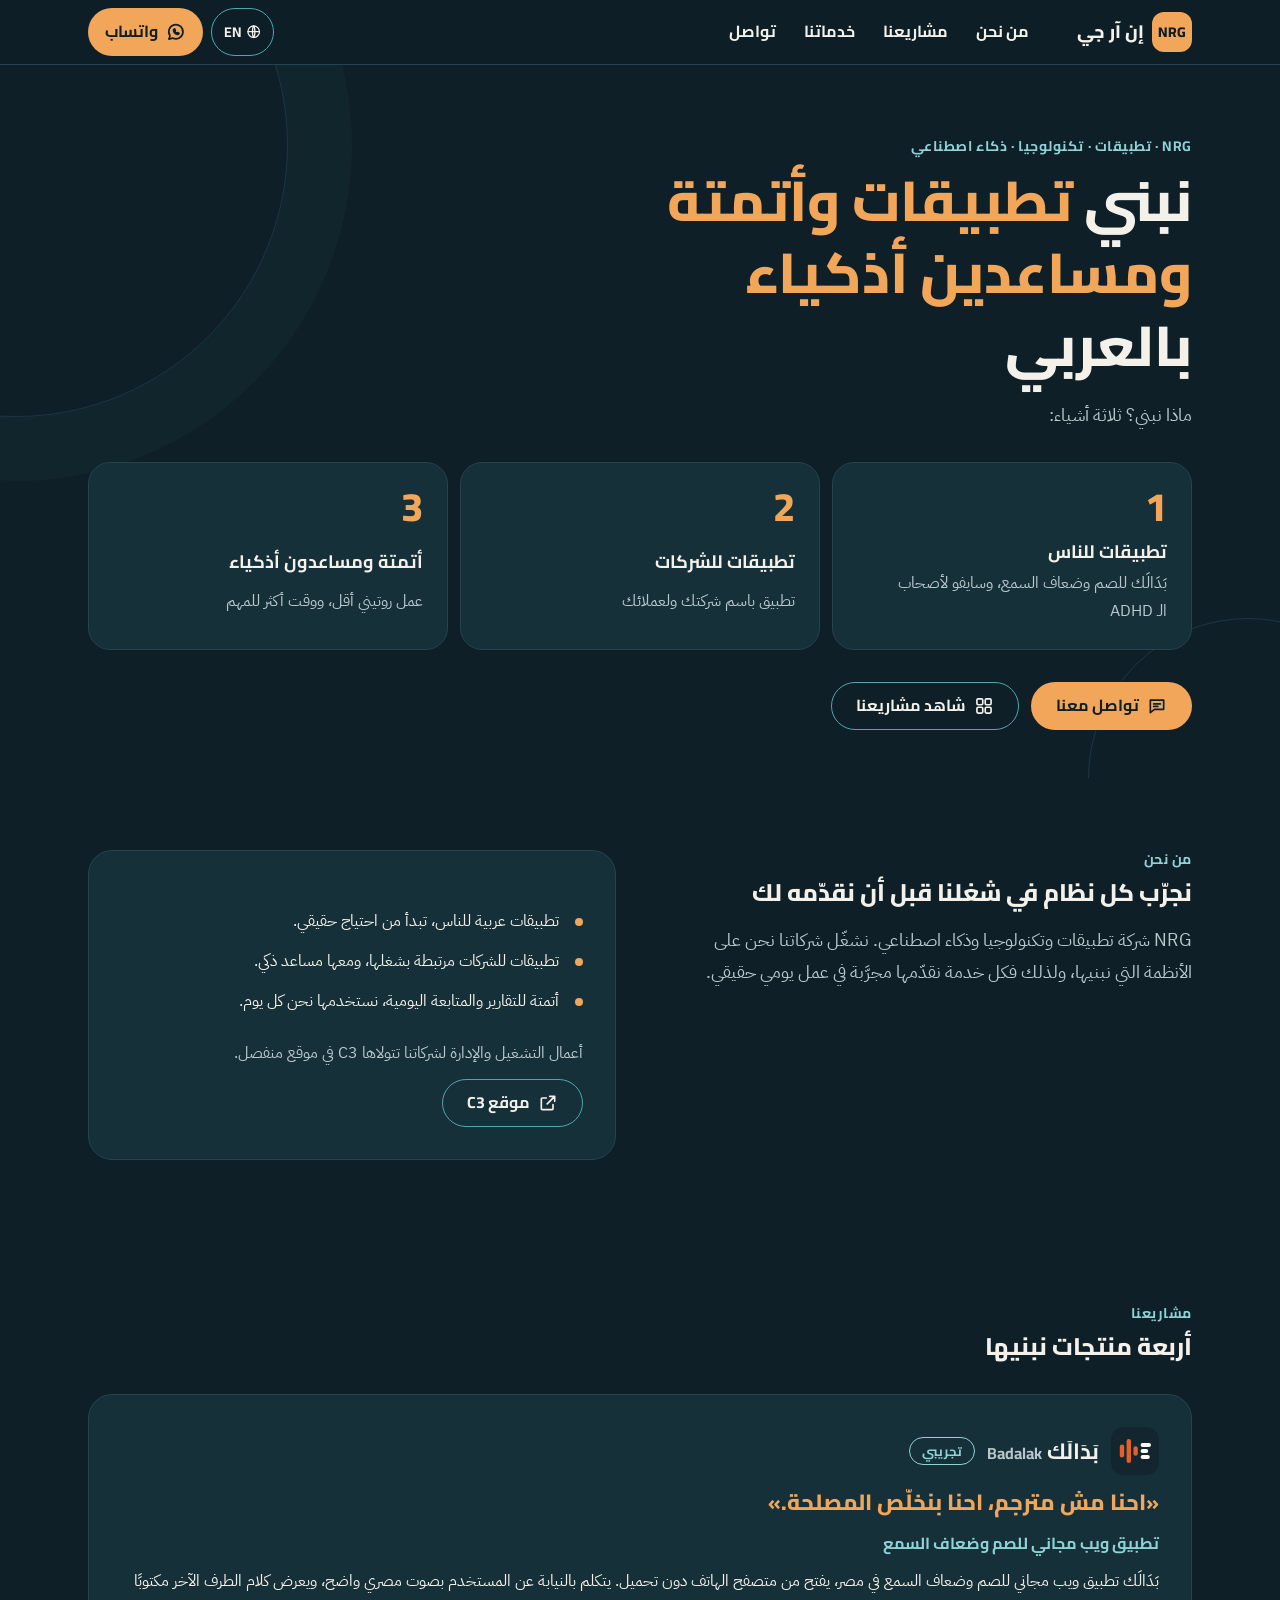
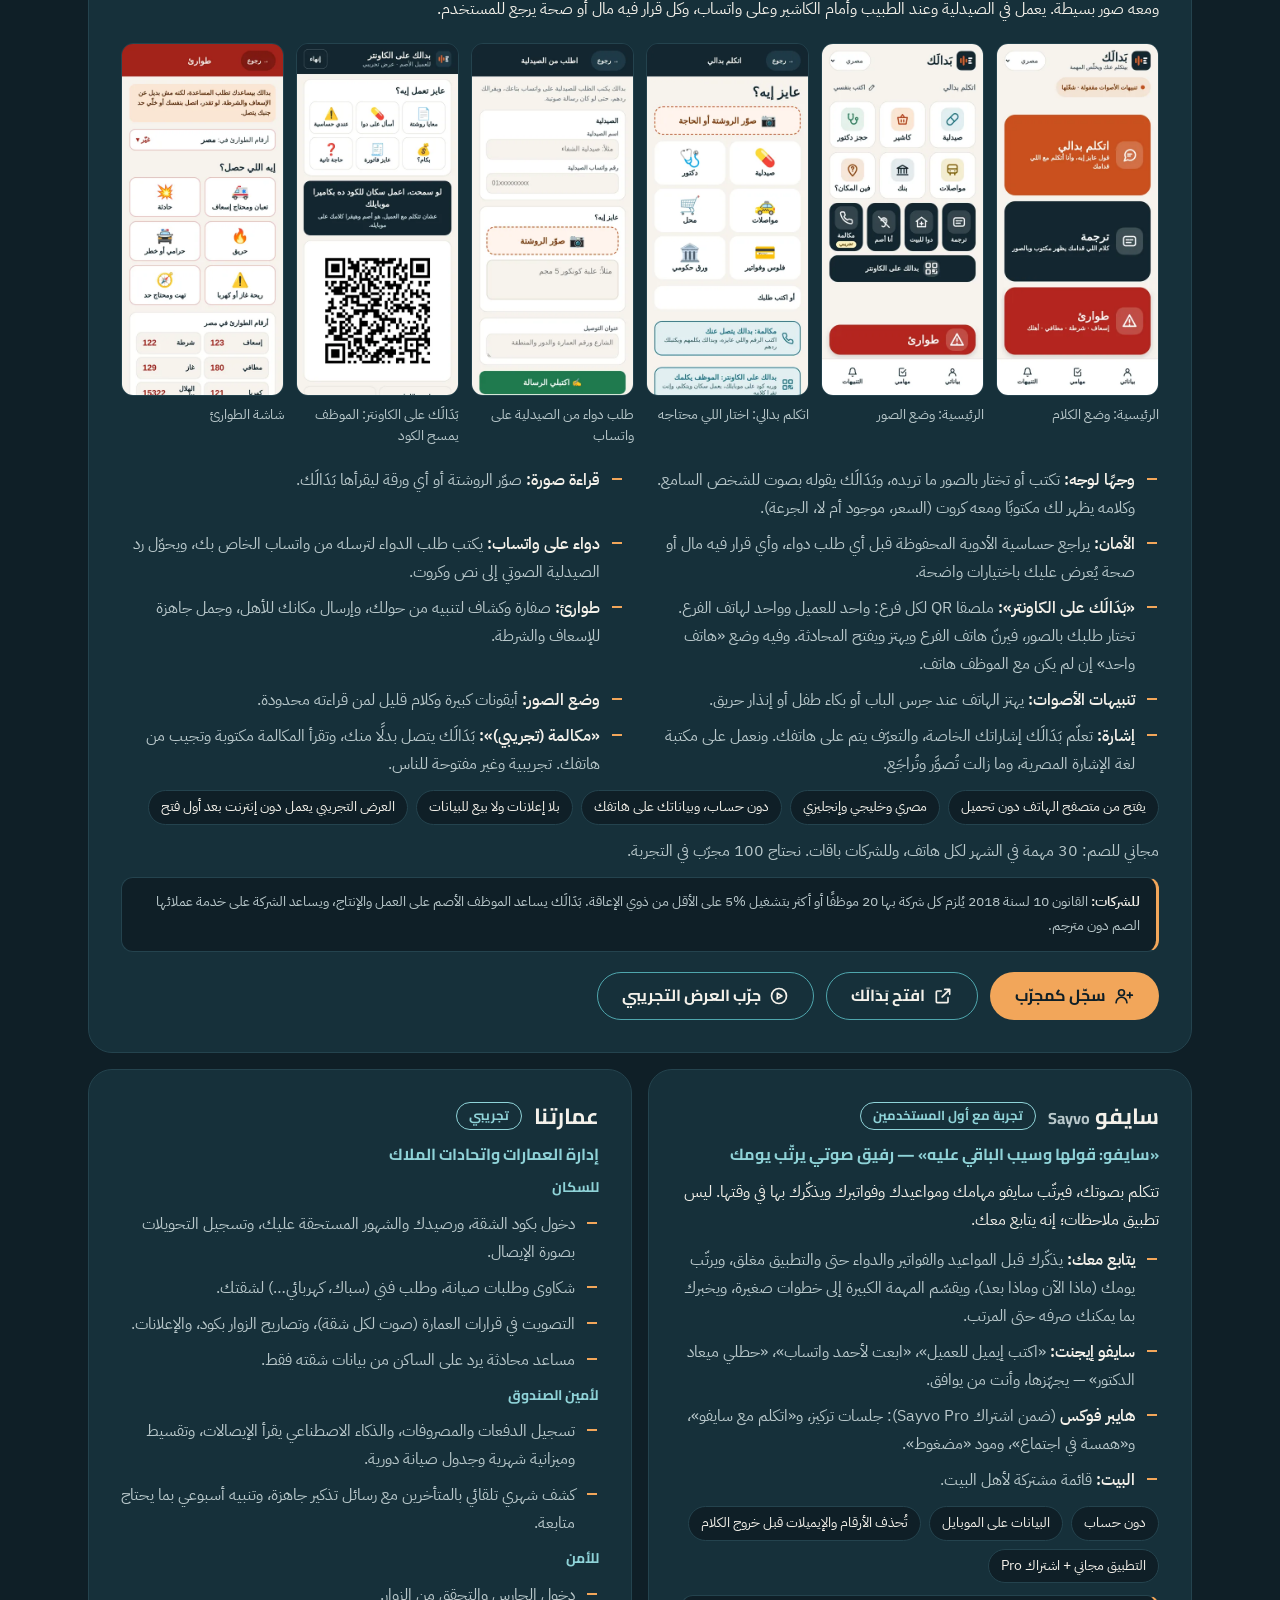
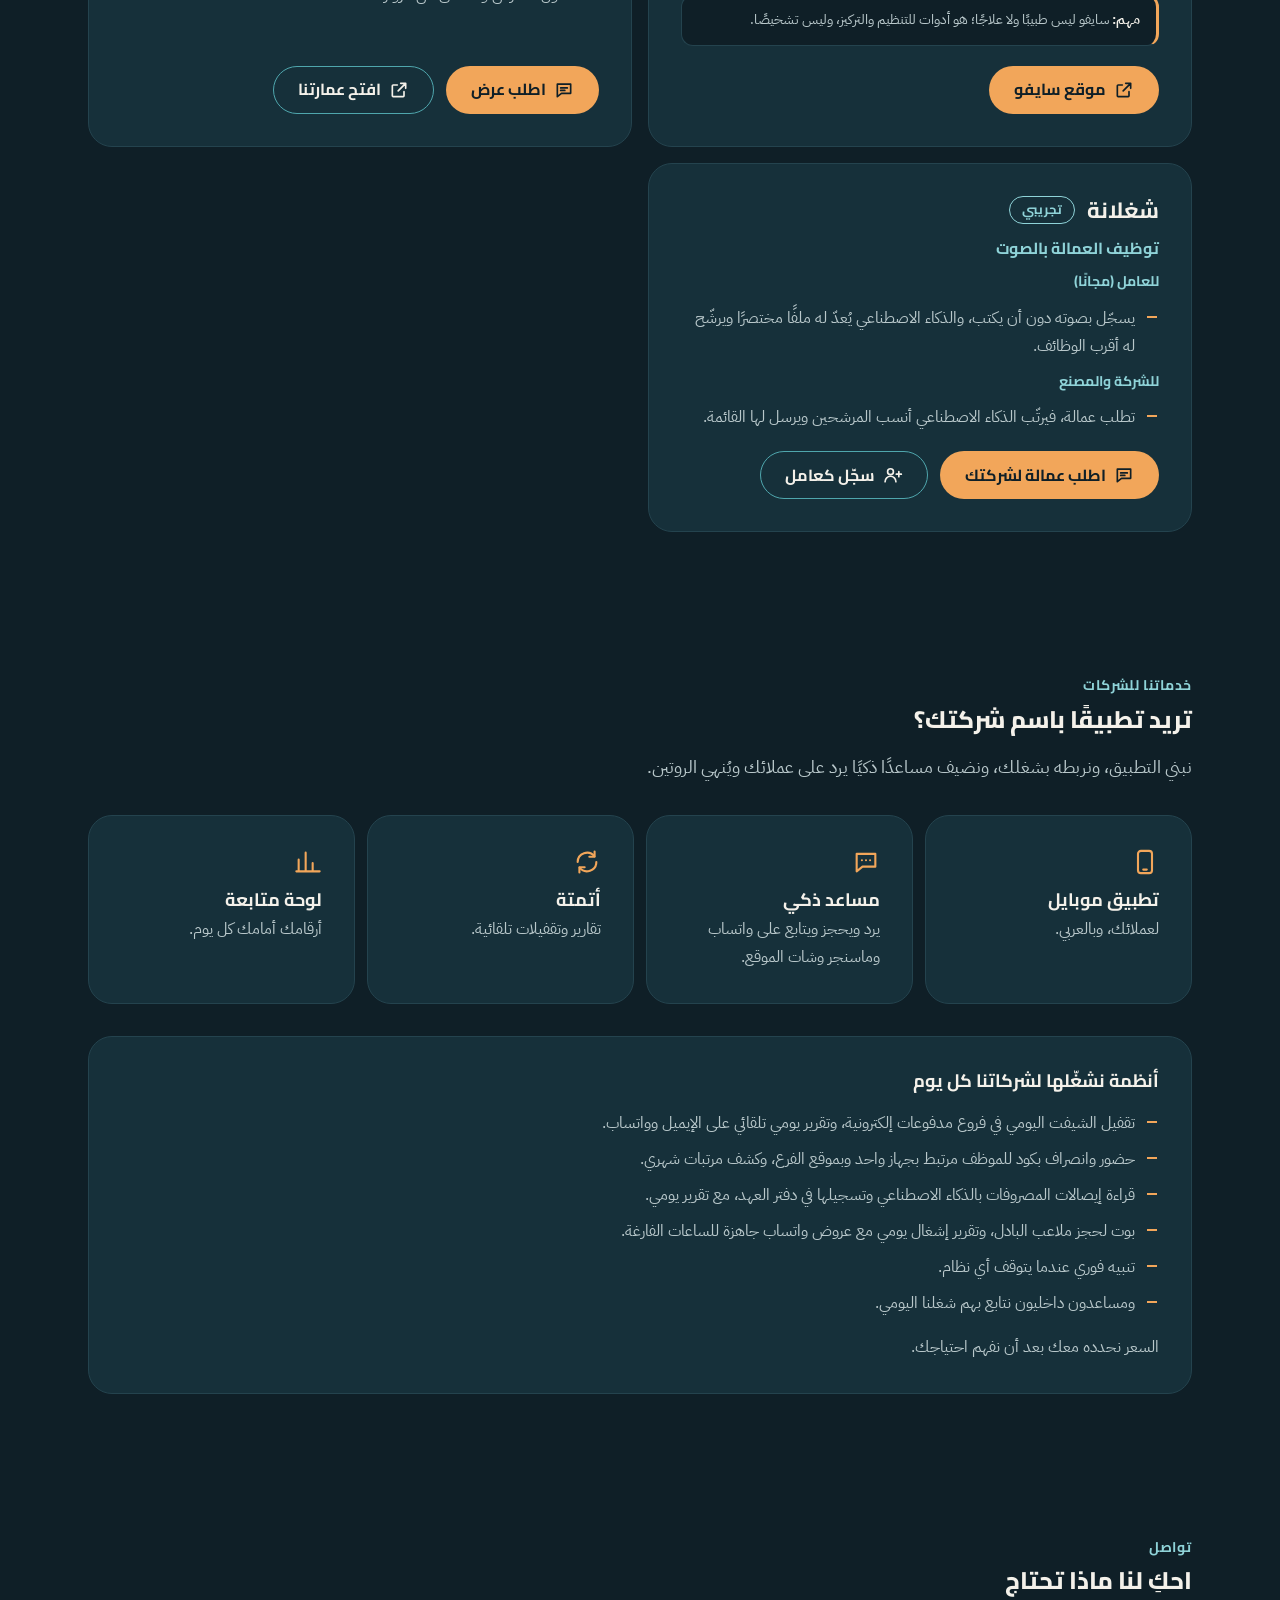
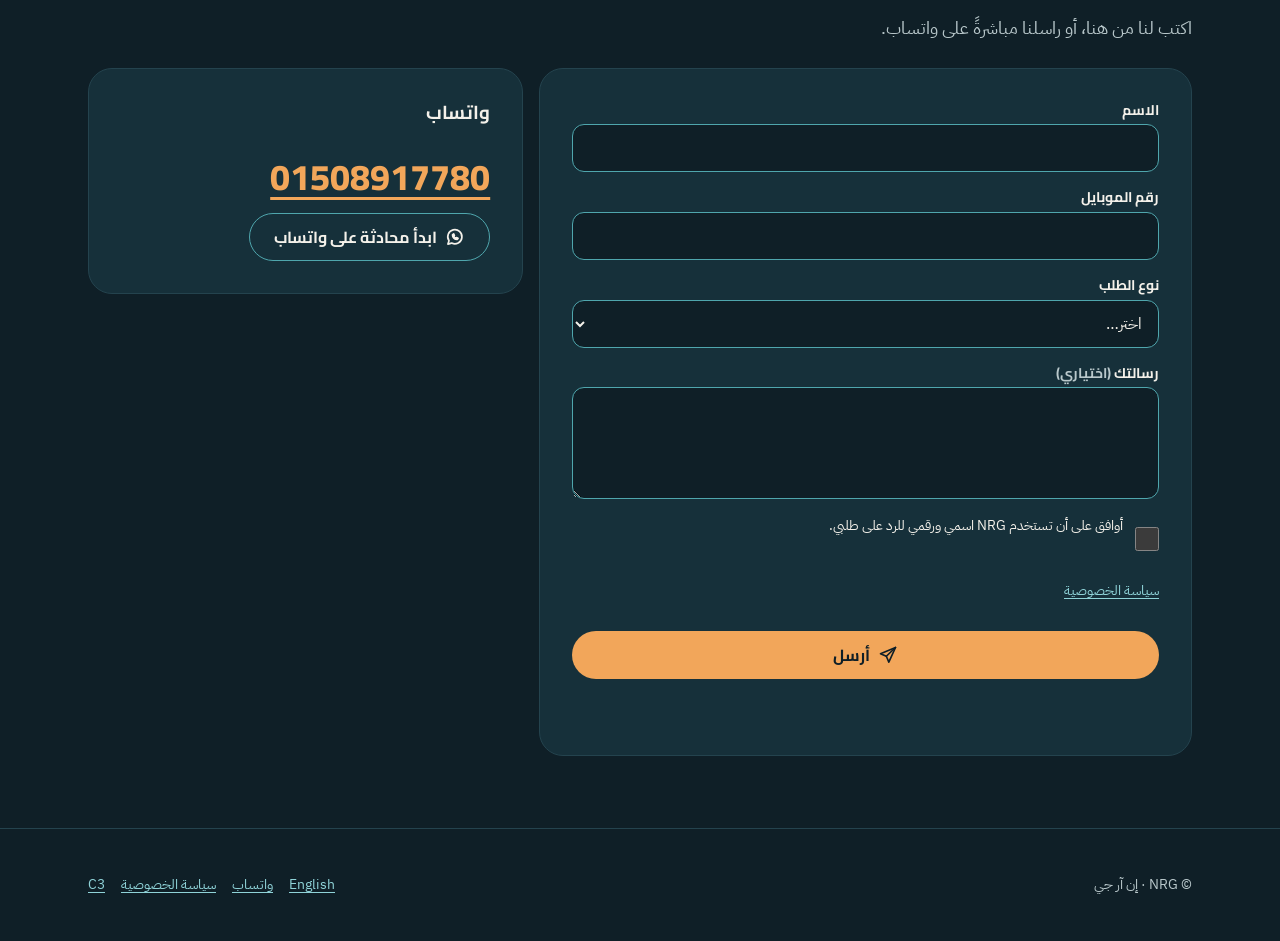
==== commit 89babac5: "Link the C3 website from About and the footer (AR/EN) Uses https://nrg1c3.github.io/c3-site/ until C" ====
--- a/index.html
+++ b/index.html
@@ -100,8 +100,11 @@
           <li>أتمتة للتقارير والمتابعة اليومية، نستخدمها نحن كل يوم.</li>
         </ul>
         <p class="muted" style="margin-block: var(--s-5) 0">أعمال التشغيل والإدارة لشركاتنا تتولاها C3 في موقع منفصل.
-          <!-- TODO(content): رابط موقع C3 -->
-          <span class="missing">[ناقص: رابط موقع C3]</span></p>
+          <!-- رابط C3 على github.io مؤقتًا — يتغيّر لما C3 ياخد الدومين بتاعه -->
+        </p>
+        <div class="btn-row" style="margin-block-start: var(--s-3)">
+          <a class="btn btn-ghost" href="https://nrg1c3.github.io/c3-site/" rel="noopener"><svg aria-hidden="true"><use href="#i-open"/></svg>موقع C3</a>
+        </div>
       </div>
     </div>
   </section>
@@ -368,8 +371,8 @@
       <li><a href="en/" hreflang="en" lang="en">English</a></li>
       <li><a href="https://wa.me/201508917780" rel="noopener" target="_blank">واتساب</a></li>
       <li><a href="privacy/">سياسة الخصوصية</a></li>
-      <!-- TODO(content): رابط موقع C3 + صفحة فيسبوك NRG بعد إنشائها -->
-      <li><span class="missing">[ناقص: رابط C3]</span></li>
+      <!-- TODO(content): صفحة فيسبوك NRG بعد إنشائها -->
+      <li><a href="https://nrg1c3.github.io/c3-site/" rel="noopener">C3</a></li>
     </ul>
   </div>
 </footer>
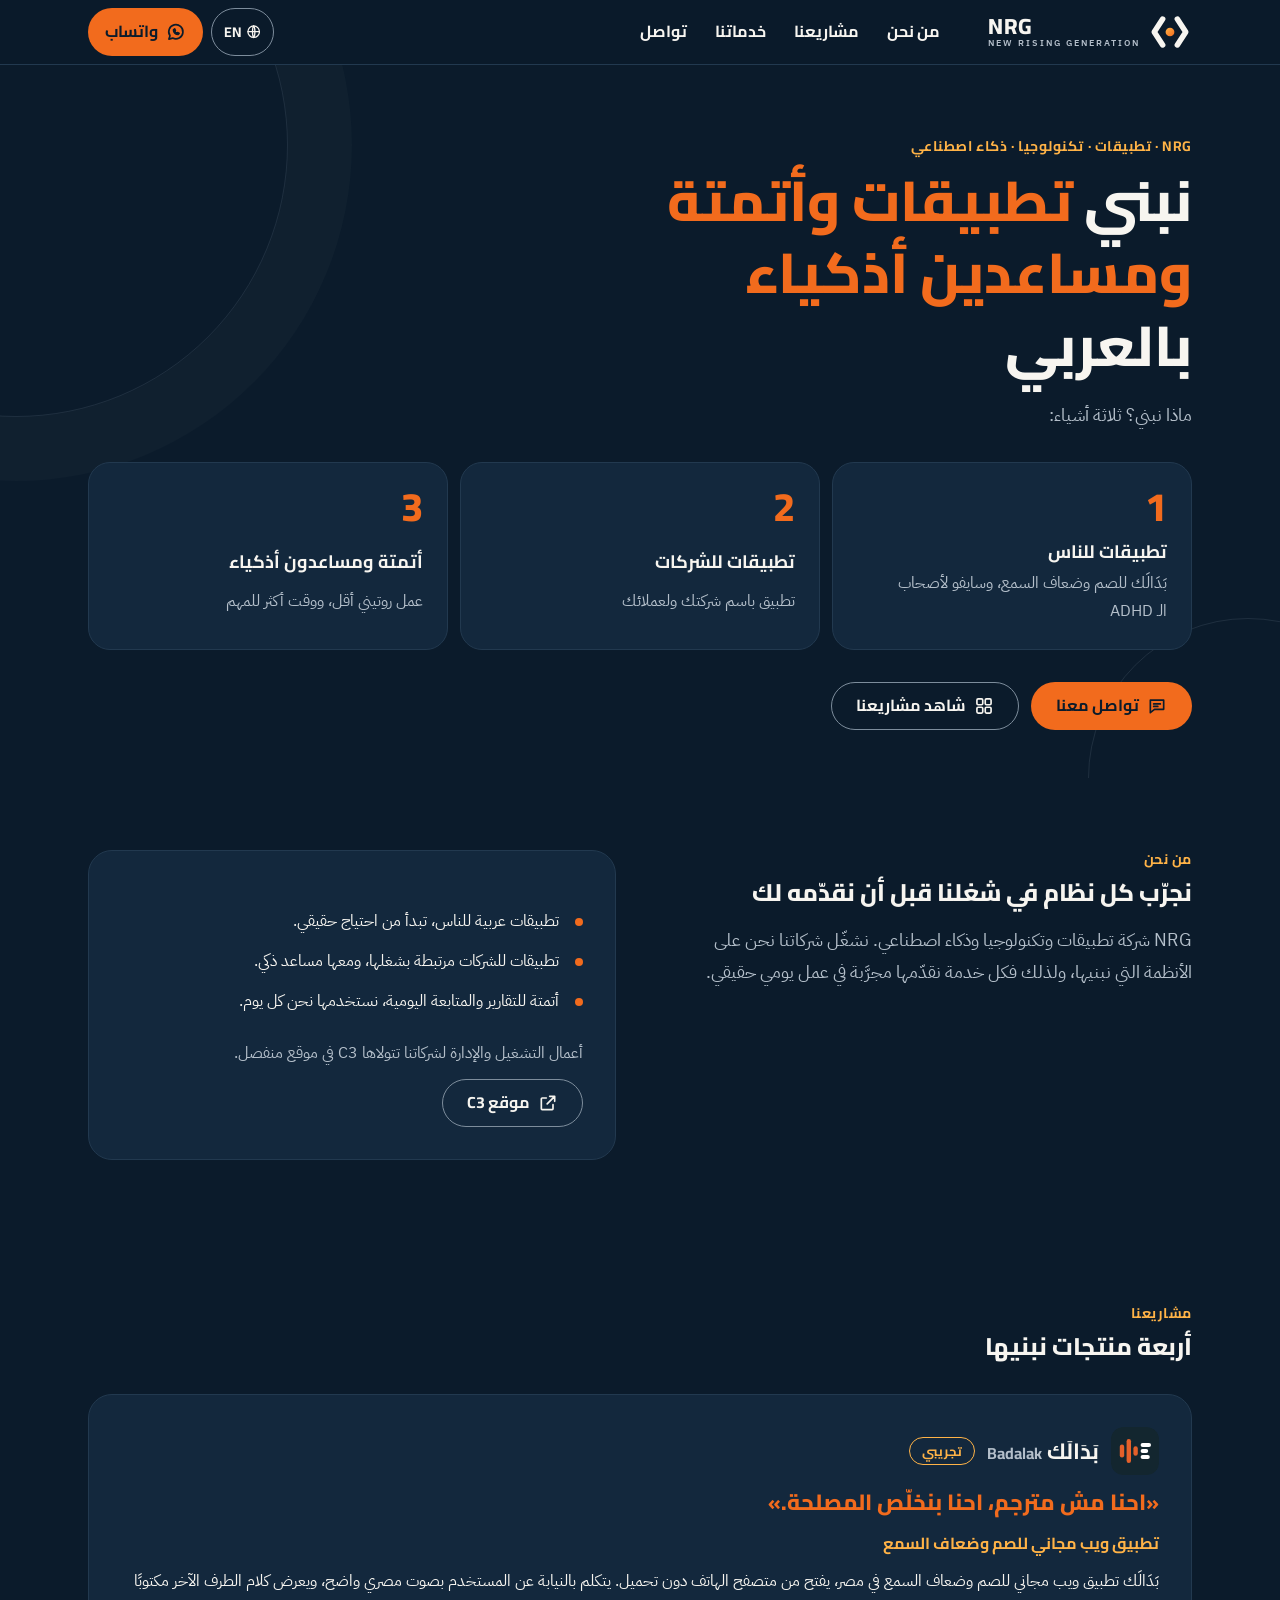
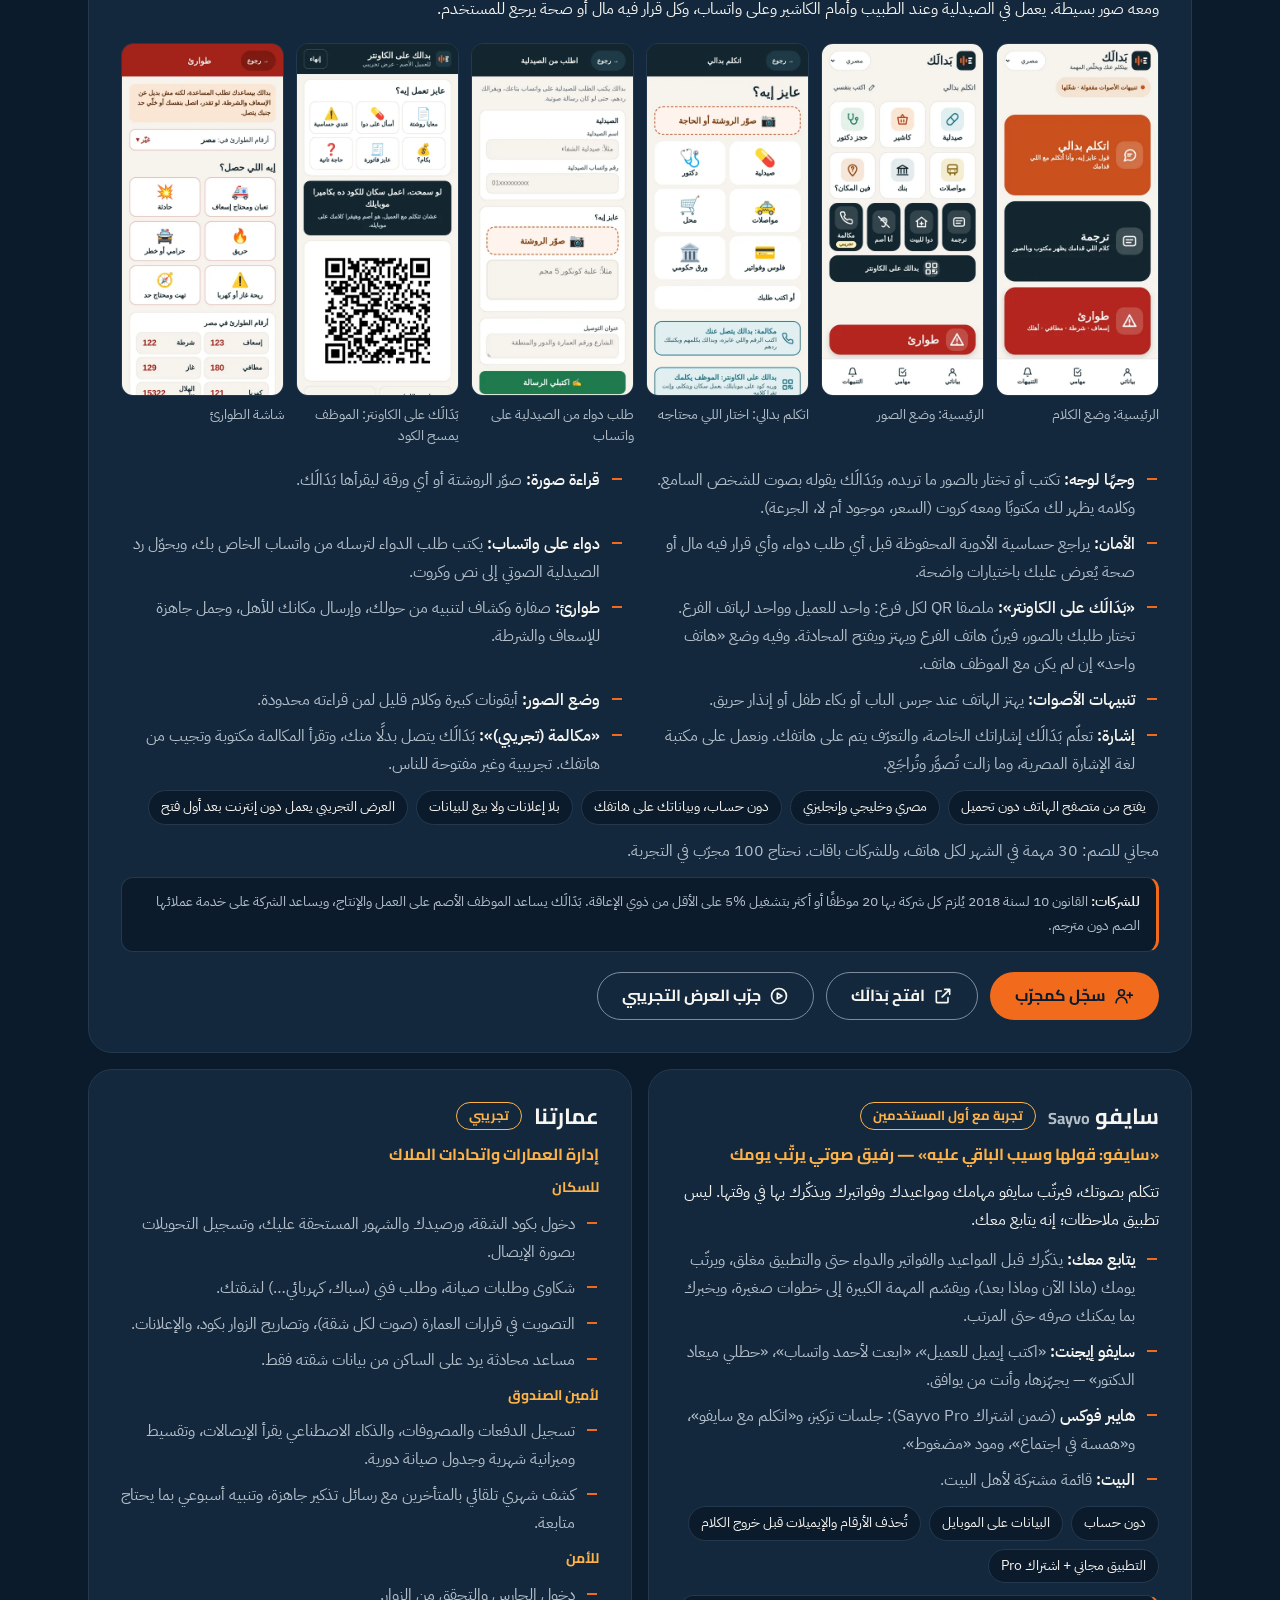
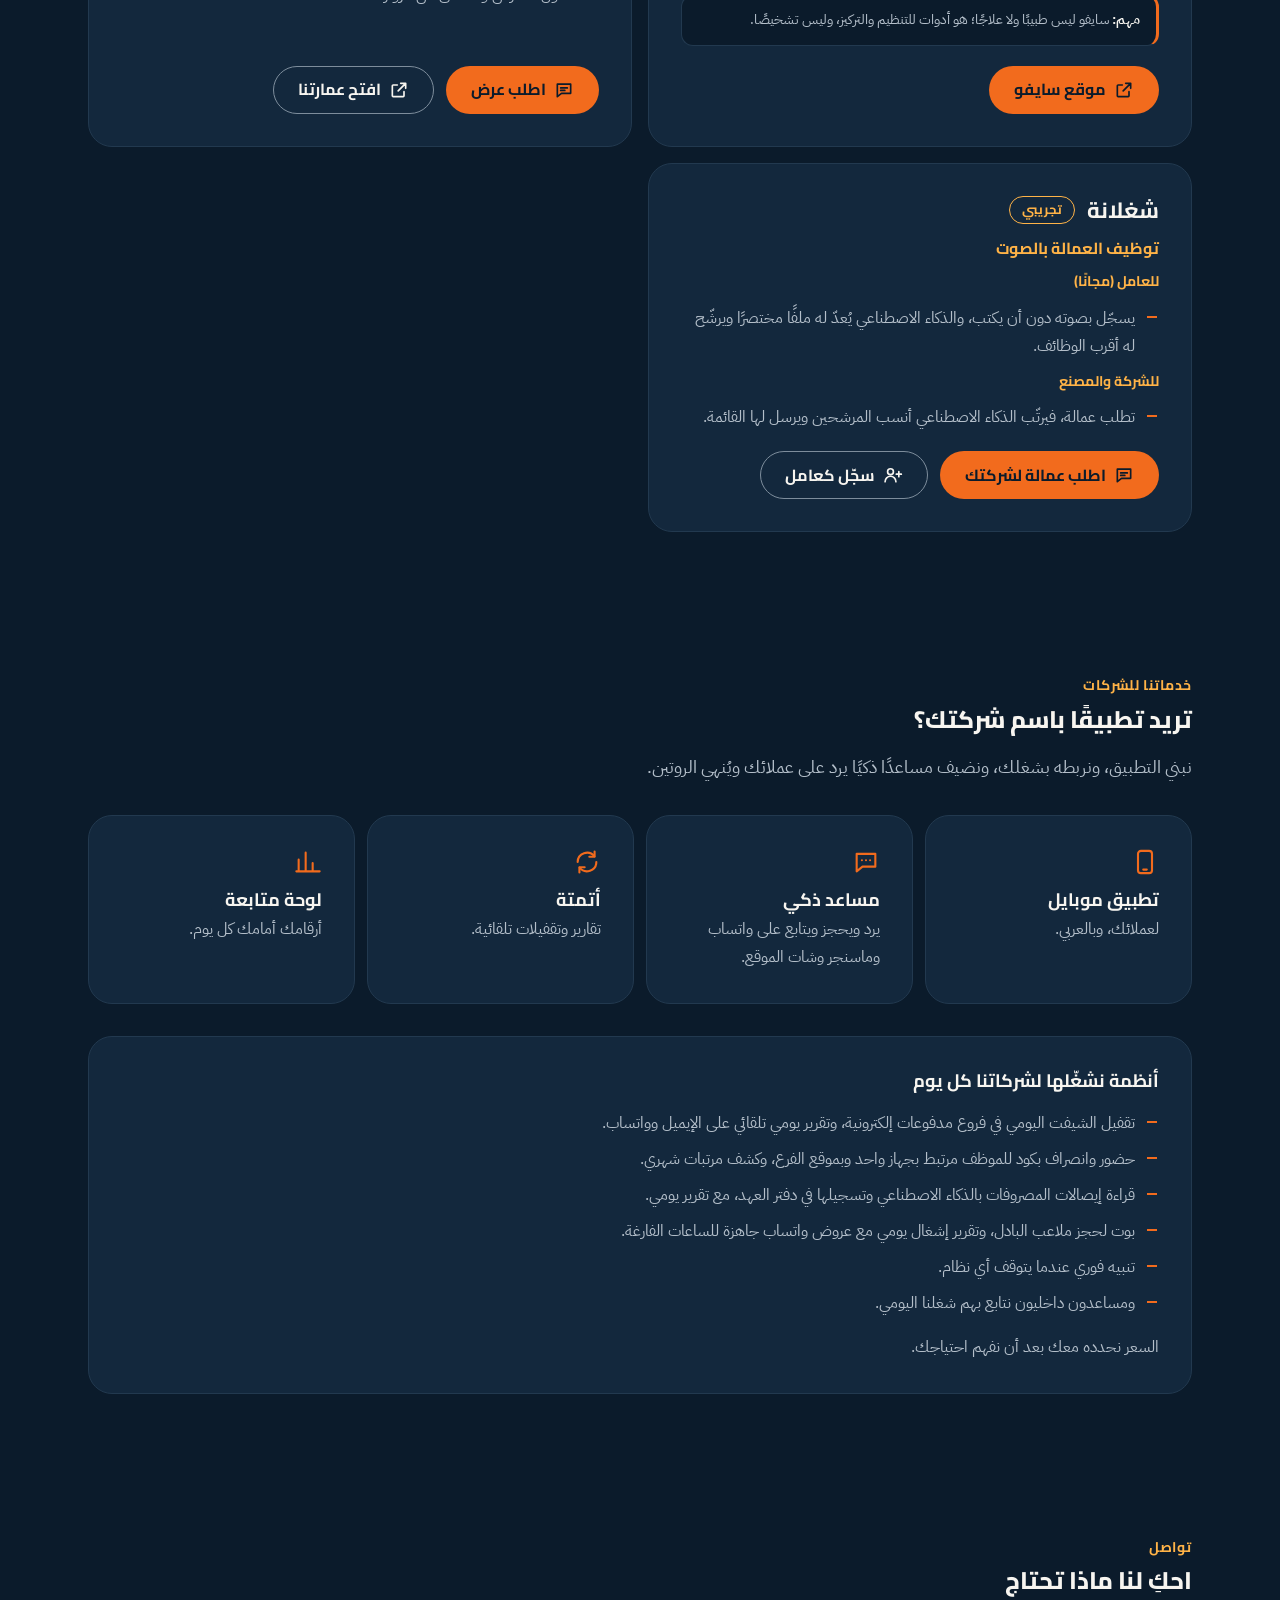
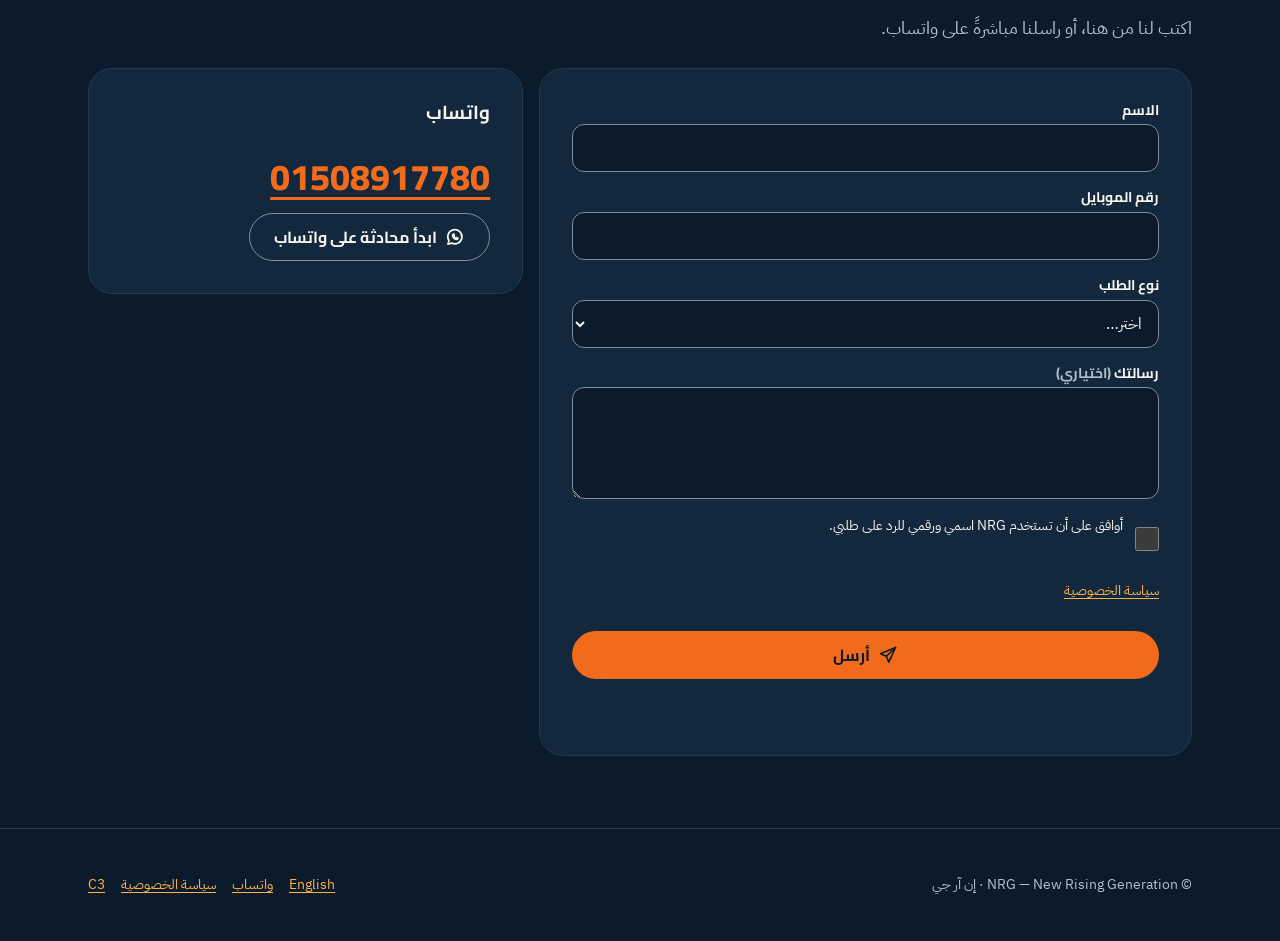
==== commit cde0dc45: "Apply the NRG 'Code Spark' brand identity - Logo: ‹•› mark (SVG redrawn from the brand sheet) + NRG " ====
--- a/index.html
+++ b/index.html
@@ -5,7 +5,7 @@
   <meta name="viewport" content="width=device-width, initial-scale=1">
   <title>NRG | تطبيقات وأتمتة ومساعدون أذكياء بالعربي</title>
   <meta name="description" content="NRG شركة تطبيقات وتكنولوجيا وذكاء اصطناعي: تطبيقات للناس مثل بَدَالَك وسايفو، وتطبيقات للشركات، وأتمتة ومساعدون أذكياء.">
-  <meta name="theme-color" content="#0F1F27">
+  <meta name="theme-color" content="#0B1B2B">
   <link rel="alternate" hreflang="ar" href="./">
   <link rel="alternate" hreflang="en" href="en/">
   <link rel="alternate" hreflang="x-default" href="./">
@@ -40,9 +40,8 @@
 <header class="site-header">
   <div class="wrap bar">
     <a class="brand" href="./" aria-label="NRG — الصفحة الرئيسية">
-      <!-- TODO(content): ملف لوجو NRG الرسمي — المربع ده مؤقت حسب التصميم المعتمد -->
-      <span class="logo" aria-hidden="true">NRG</span>
-      <span>إن آر جي</span>
+      <img class="logo" src="assets/img/nrg-mark.svg" width="44" height="37" alt="">
+      <span class="brand-name" lang="en">NRG<small>NEW RISING GENERATION</small></span>
     </a>
     <nav id="nav" class="nav" aria-label="الأقسام">
       <a href="#about">من نحن</a>
@@ -366,7 +365,7 @@
 
 <footer class="site-footer">
   <div class="wrap foot">
-    <p style="margin:0">© NRG · إن آر جي</p>
+    <p style="margin:0">© NRG — <span lang="en">New Rising Generation</span> · إن آر جي</p>
     <ul>
       <li><a href="en/" hreflang="en" lang="en">English</a></li>
       <li><a href="https://wa.me/201508917780" rel="noopener" target="_blank">واتساب</a></li>
--- a/assets/css/tokens.css
+++ b/assets/css/tokens.css
@@ -1,18 +1,21 @@
-/* الهوية البصرية الرسمية لـ NRG — المصدر: docs/BRIEF.md (تصميم «صفحات NRG و C3» المعتمد).
+/* الهوية البصرية الرسمية لـ NRG — «Code Spark» (NRG · Brand Identity 2026، اعتمدها المستخدم 14 نوفمبر 2026).
+   الألوان الأساسية من بطاقة الهوية: Midnight Navy #0B1B2B · Sunrise Orange #F26B1D · Amber #FFB347 · Paper #F7F5F0 · Slate #5B6B7A.
+   السطح والحدود والنص الثانوي درجات مشتقة منها عشان التباين (AA).
    ممنوع استخدام ألوان أو قيم خارج الملف ده. */
 :root {
   color-scheme: dark;
 
   /* الألوان */
-  --c-bg: #0F1F27;          /* الخلفية — تيل غامق جدًا */
-  --c-surface: #16303A;     /* الكروت */
-  --c-border: #24434E;      /* حدود زخرفية */
-  --c-text: #F4F1EA;        /* النص — أوف وايت دافي */
-  --c-text-2: #B9C8CB;      /* نص ثانوي */
-  --c-teal: #4FA6AD;        /* حدود الحقول والتفاعل (تباين ≥ 3:1) */
-  --c-teal-2: #8FD3D8;      /* عناوين صغيرة ووسوم */
-  --c-accent: #F2A65A;      /* الأزرار والأرقام والتمييز */
-  --c-on-accent: #0F1F27;   /* النص فوق الـ Accent */
+  --c-bg: #0B1B2B;          /* Midnight Navy — الخلفية */
+  --c-surface: #13283D;     /* الكروت (مشتق من الكحلي) */
+  --c-border: #22394F;      /* حدود زخرفية (مشتق) */
+  --c-text: #F7F5F0;        /* Paper — النص */
+  --c-text-2: #B4BFCA;      /* نص ثانوي (Slate فاتح للتباين) */
+  --c-line-strong: #7D8D9C; /* حدود الحقول والأزرار الثانوية (Slate فاتح، تباين ≥ 3:1) */
+  --c-amber: #FFB347;       /* Amber — العناوين الصغيرة والوسوم */
+  --c-accent: #F26B1D;      /* Sunrise Orange — الأزرار والأرقام والتمييز */
+  --c-on-accent: #0B1B2B;   /* النص فوق البرتقالي */
+  --c-slate: #5B6B7A;       /* Slate — للزخرفة بس، مش للنص */
 
   /* الخطوط */
   --f-head: 'Cairo', system-ui, sans-serif;
--- a/assets/css/main.css
+++ b/assets/css/main.css
@@ -14,7 +14,7 @@
 h1, h2, h3 { font-family: var(--f-head); font-weight: 800; line-height: 1.3; margin: 0 0 var(--s-4); }
 h3 { font-weight: 700; }
 p { margin: 0 0 var(--s-4); }
-a { color: var(--c-teal-2); text-underline-offset: 0.2em; }
+a { color: var(--c-amber); text-underline-offset: 0.2em; }
 img, svg { max-width: 100%; display: block; }
 ul, ol { margin: 0; padding: 0; list-style: none; }
 :focus-visible { outline: 3px solid var(--c-accent); outline-offset: 3px; border-radius: 6px; }
@@ -39,7 +39,7 @@
 }
 .btn:hover { transform: translateY(-1px); }
 .btn-primary { background: var(--c-accent); color: var(--c-on-accent); }
-.btn-ghost { background: transparent; color: var(--c-text); border-color: var(--c-teal); }
+.btn-ghost { background: transparent; color: var(--c-text); border-color: var(--c-line-strong); }
 .btn-ghost:hover { background: var(--c-surface); }
 .btn svg { width: 1.25em; height: 1.25em; flex: none; }
 .btn-row { display: flex; flex-wrap: wrap; gap: var(--s-3); }
@@ -53,24 +53,22 @@
 }
 .bar { display: flex; align-items: center; gap: var(--s-3); min-height: 4rem; }
 .brand { display: inline-flex; align-items: center; min-block-size: var(--tap); gap: var(--s-2); color: var(--c-text); text-decoration: none; font: 800 var(--fs-lg)/1 var(--f-head); }
-.logo {
-  display: inline-grid; place-items: center; inline-size: 2.5rem; block-size: 2.5rem;
-  border-radius: var(--radius-sm); background: var(--c-accent); color: var(--c-on-accent);
-  font: 800 0.875rem/1 var(--f-head); letter-spacing: 0.02em; direction: ltr;
-}
+.logo { inline-size: 2.75rem; block-size: auto; flex: none; }
+.brand-name { display: grid; direction: ltr; text-align: start; font: 800 1.375rem/1 var(--f-head); letter-spacing: 0.01em; }
+.brand-name small { display: none; font: 600 0.5625rem/1.4 var(--f-body); letter-spacing: 0.22em; color: var(--c-text-2); }
 .nav { display: none; }
 .bar-actions { margin-inline-start: auto; display: flex; align-items: center; gap: var(--s-2); }
 .lang svg { width: 1.1em; height: 1.1em; flex: none; }
 .lang {
   display: inline-flex; align-items: center; justify-content: center; gap: var(--s-1); min-inline-size: var(--tap); min-block-size: var(--tap);
   color: var(--c-text); font: 700 var(--fs-sm)/1 var(--f-head); text-decoration: none;
-  border: var(--line) solid var(--c-teal); border-radius: var(--radius-pill); padding-inline: var(--s-3);
+  border: var(--line) solid var(--c-line-strong); border-radius: var(--radius-pill); padding-inline: var(--s-3);
 }
 .bar .btn { padding-inline: var(--s-4); }
 .hdr-wa { display: none; }
 .menu-btn {
   display: inline-grid; place-items: center; inline-size: var(--tap); block-size: var(--tap);
-  background: transparent; border: var(--line) solid var(--c-teal); border-radius: var(--radius-pill);
+  background: transparent; border: var(--line) solid var(--c-line-strong); border-radius: var(--radius-pill);
   color: var(--c-text); cursor: pointer;
 }
 .menu-btn svg { width: 1.25rem; height: 1.25rem; }
@@ -86,7 +84,7 @@
 
 /* ---------- الأقسام ---------- */
 section { padding-block: var(--s-7); }
-.eyebrow { display: block; color: var(--c-teal-2); font: 700 var(--fs-sm)/1.4 var(--f-head); letter-spacing: 0.04em; margin-block-end: var(--s-2); }
+.eyebrow { display: block; color: var(--c-amber); font: 700 var(--fs-sm)/1.4 var(--f-head); letter-spacing: 0.04em; margin-block-end: var(--s-2); }
 .lead { color: var(--c-text-2); font-size: var(--fs-lg); max-inline-size: 42rem; }
 .muted { color: var(--c-text-2); }
 
@@ -94,10 +92,10 @@
 .hero { position: relative; isolation: isolate; padding-block: var(--s-7) var(--s-6); overflow: hidden; }
 .hero::before, .hero::after {
   content: ""; position: absolute; z-index: -1; border-radius: 50%;
-  border: var(--line) solid color-mix(in srgb, var(--c-teal) var(--ring-alpha), transparent);
+  border: var(--line) solid color-mix(in srgb, var(--c-line-strong) var(--ring-alpha), transparent);
 }
 .hero::before { inline-size: 34rem; block-size: 34rem; inset-block-start: -12rem; inset-inline-end: -16rem;
-  box-shadow: 0 0 0 4rem color-mix(in srgb, var(--c-teal) 4%, transparent); }
+  box-shadow: 0 0 0 4rem color-mix(in srgb, var(--c-line-strong) 4%, transparent); }
 .hero::after { inline-size: 20rem; block-size: 20rem; inset-block-end: -10rem; inset-inline-start: -8rem; }
 .hero h1 { font-size: var(--fs-3xl); max-inline-size: 18ch; }
 .hero h1 em { font-style: normal; color: var(--c-accent); }
@@ -130,10 +128,10 @@
 .project h3 .en { color: var(--c-text-2); font-weight: 700; font-size: var(--fs-base); }
 .tag {
   display: inline-flex; align-items: center; min-block-size: 1.75rem; padding-inline: var(--s-3);
-  border-radius: var(--radius-pill); border: var(--line) solid var(--c-teal-2);
-  color: var(--c-teal-2); font: 700 0.8125rem/1 var(--f-head);
-}
-.project .sub { color: var(--c-teal-2); font: 700 var(--fs-base)/1.5 var(--f-head); margin: 0; }
+  border-radius: var(--radius-pill); border: var(--line) solid var(--c-amber);
+  color: var(--c-amber); font: 700 0.8125rem/1 var(--f-head);
+}
+.project .sub { color: var(--c-amber); font: 700 var(--fs-base)/1.5 var(--f-head); margin: 0; }
 .project p { margin: 0; }
 .feat { display: grid; gap: var(--s-2); }
 .feat li { position: relative; padding-inline-start: var(--s-5); color: var(--c-text-2); }
@@ -142,7 +140,7 @@
   inline-size: 0.625rem; block-size: 2px; background: var(--c-accent);
 }
 .feat strong { color: var(--c-text); font-weight: 600; }
-.group-title { font: 700 var(--fs-sm)/1.4 var(--f-head); color: var(--c-teal-2); margin: var(--s-2) 0 0; }
+.group-title { font: 700 var(--fs-sm)/1.4 var(--f-head); color: var(--c-amber); margin: var(--s-2) 0 0; }
 .facts { display: flex; flex-wrap: wrap; gap: var(--s-2); }
 .facts li {
   font-size: var(--fs-sm); color: var(--c-text); background: var(--c-bg);
@@ -169,7 +167,7 @@
   border-radius: var(--radius-sm); border: var(--line) solid var(--c-border); background: var(--c-bg);
 }
 .shots figcaption { margin-block-start: var(--s-2); font-size: var(--fs-sm); line-height: 1.5; color: var(--c-text-2); }
-.shots-hint { margin: var(--s-1) 0 0; font-size: var(--fs-sm); color: var(--c-teal-2); }
+.shots-hint { margin: var(--s-1) 0 0; font-size: var(--fs-sm); color: var(--c-amber); }
 
 /* مكان المحتوى الناقص — ظاهر عمدًا لحد ما يتملى */
 .missing {
@@ -194,16 +192,16 @@
 .field input, .field select, .field textarea {
   inline-size: 100%; min-block-size: var(--tap); padding: var(--s-2) var(--s-3);
   background: var(--c-bg); color: var(--c-text); font: inherit;
-  border: var(--line) solid var(--c-teal); border-radius: var(--radius-sm);
+  border: var(--line) solid var(--c-line-strong); border-radius: var(--radius-sm);
 }
 .field textarea { min-block-size: 7rem; resize: vertical; }
 .field input:focus-visible, .field select:focus-visible, .field textarea:focus-visible { outline-offset: 1px; }
 .hp { position: absolute; inline-size: 1px; block-size: 1px; overflow: hidden; clip-path: inset(50%); white-space: nowrap; }
 .form-status { min-block-size: 1.75em; margin: 0; font-weight: 600; }
-.form-status.ok { color: var(--c-teal-2); }
+.form-status.ok { color: var(--c-amber); }
 .form-status.err { color: var(--c-accent); }
 .form button[disabled] { opacity: 0.7; cursor: progress; }
-.form-status a { color: var(--c-teal-2); }
+.form-status a { color: var(--c-amber); }
 .consent label { display: flex; align-items: flex-start; gap: var(--s-3); min-block-size: var(--tap); font: 400 var(--fs-sm)/1.6 var(--f-body); cursor: pointer; }
 .consent input { inline-size: 1.5rem; block-size: 1.5rem; flex: none; margin: 0; accent-color: var(--c-accent); }
 .wa-card { display: flex; flex-direction: column; gap: var(--s-3); align-items: flex-start; }
@@ -258,6 +256,7 @@
   .three .num { grid-row: auto; margin-block-end: var(--s-2); }
   .services { grid-template-columns: repeat(2, 1fr); }
   .hdr-wa { display: inline-flex; }
+  .brand-name small { display: block; }
   .mbar { display: none; }
   body:has(.mbar) { padding-block-end: 0; }
 }
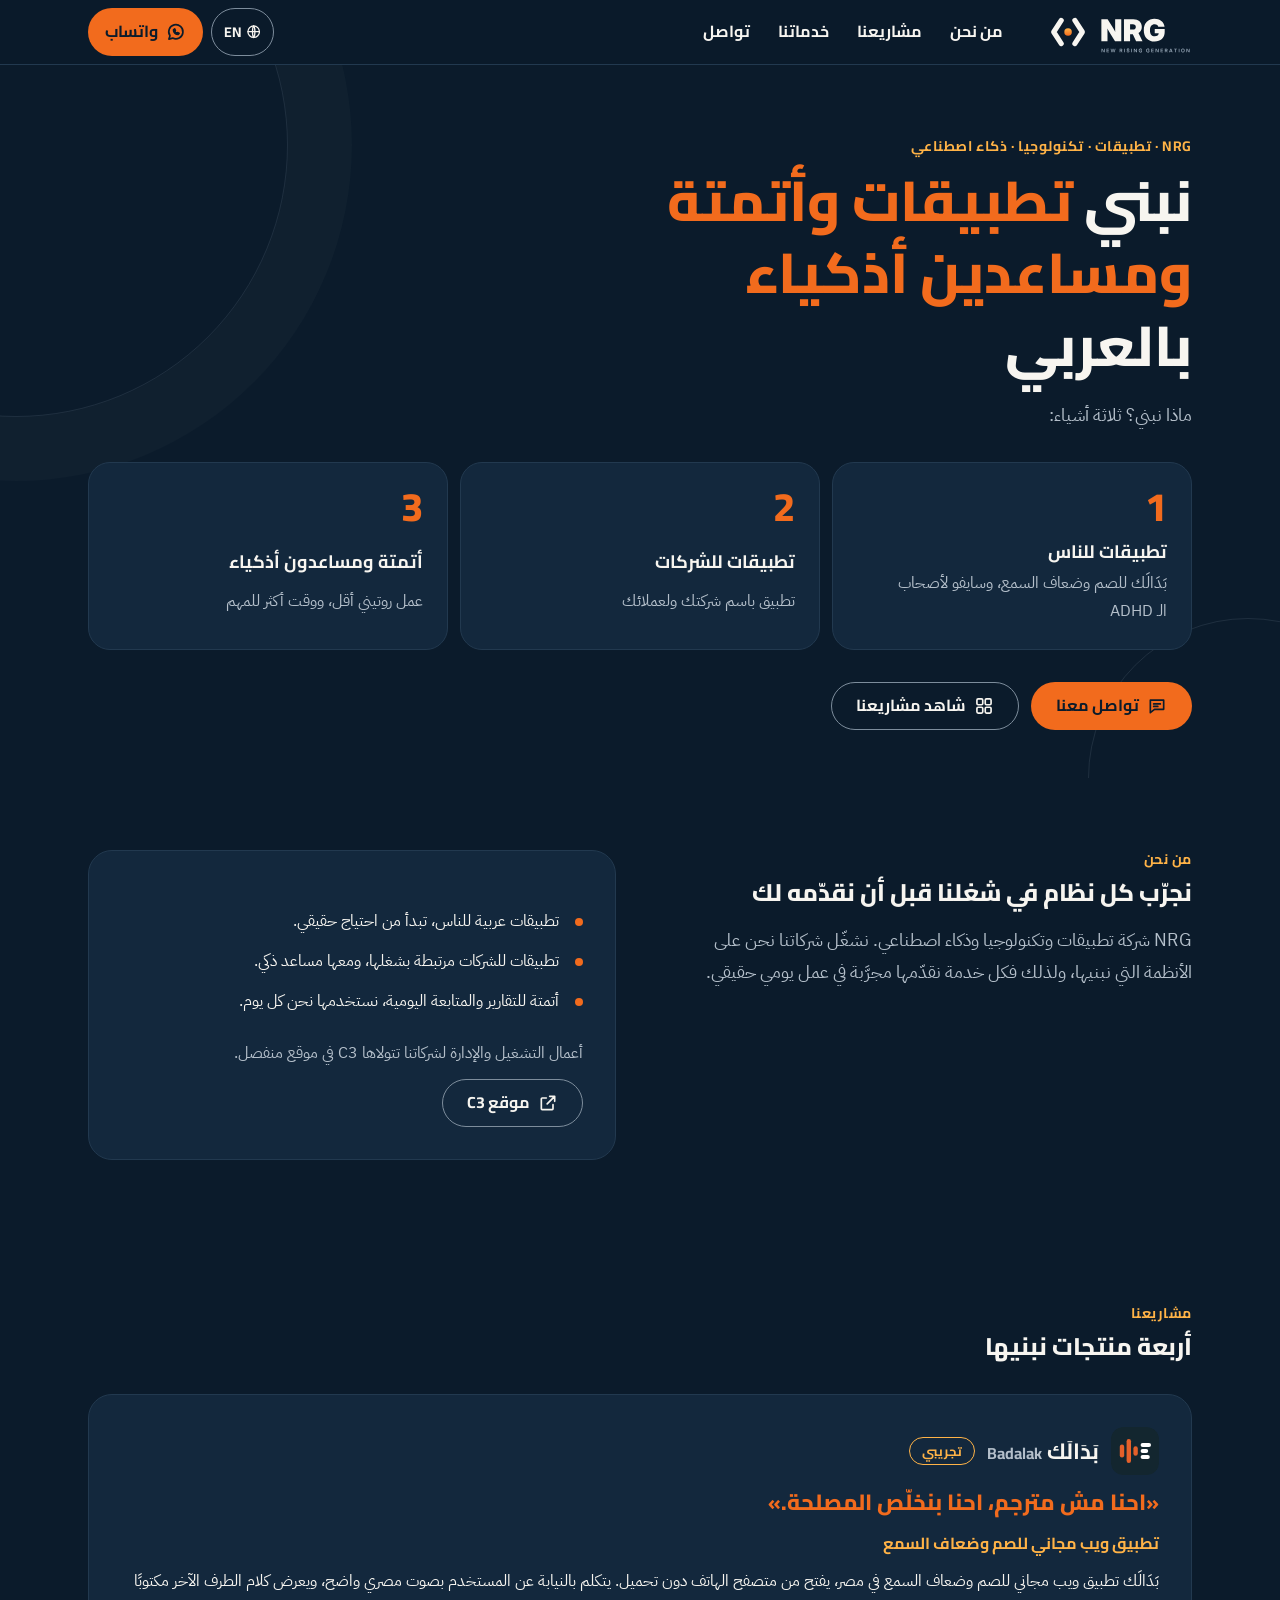
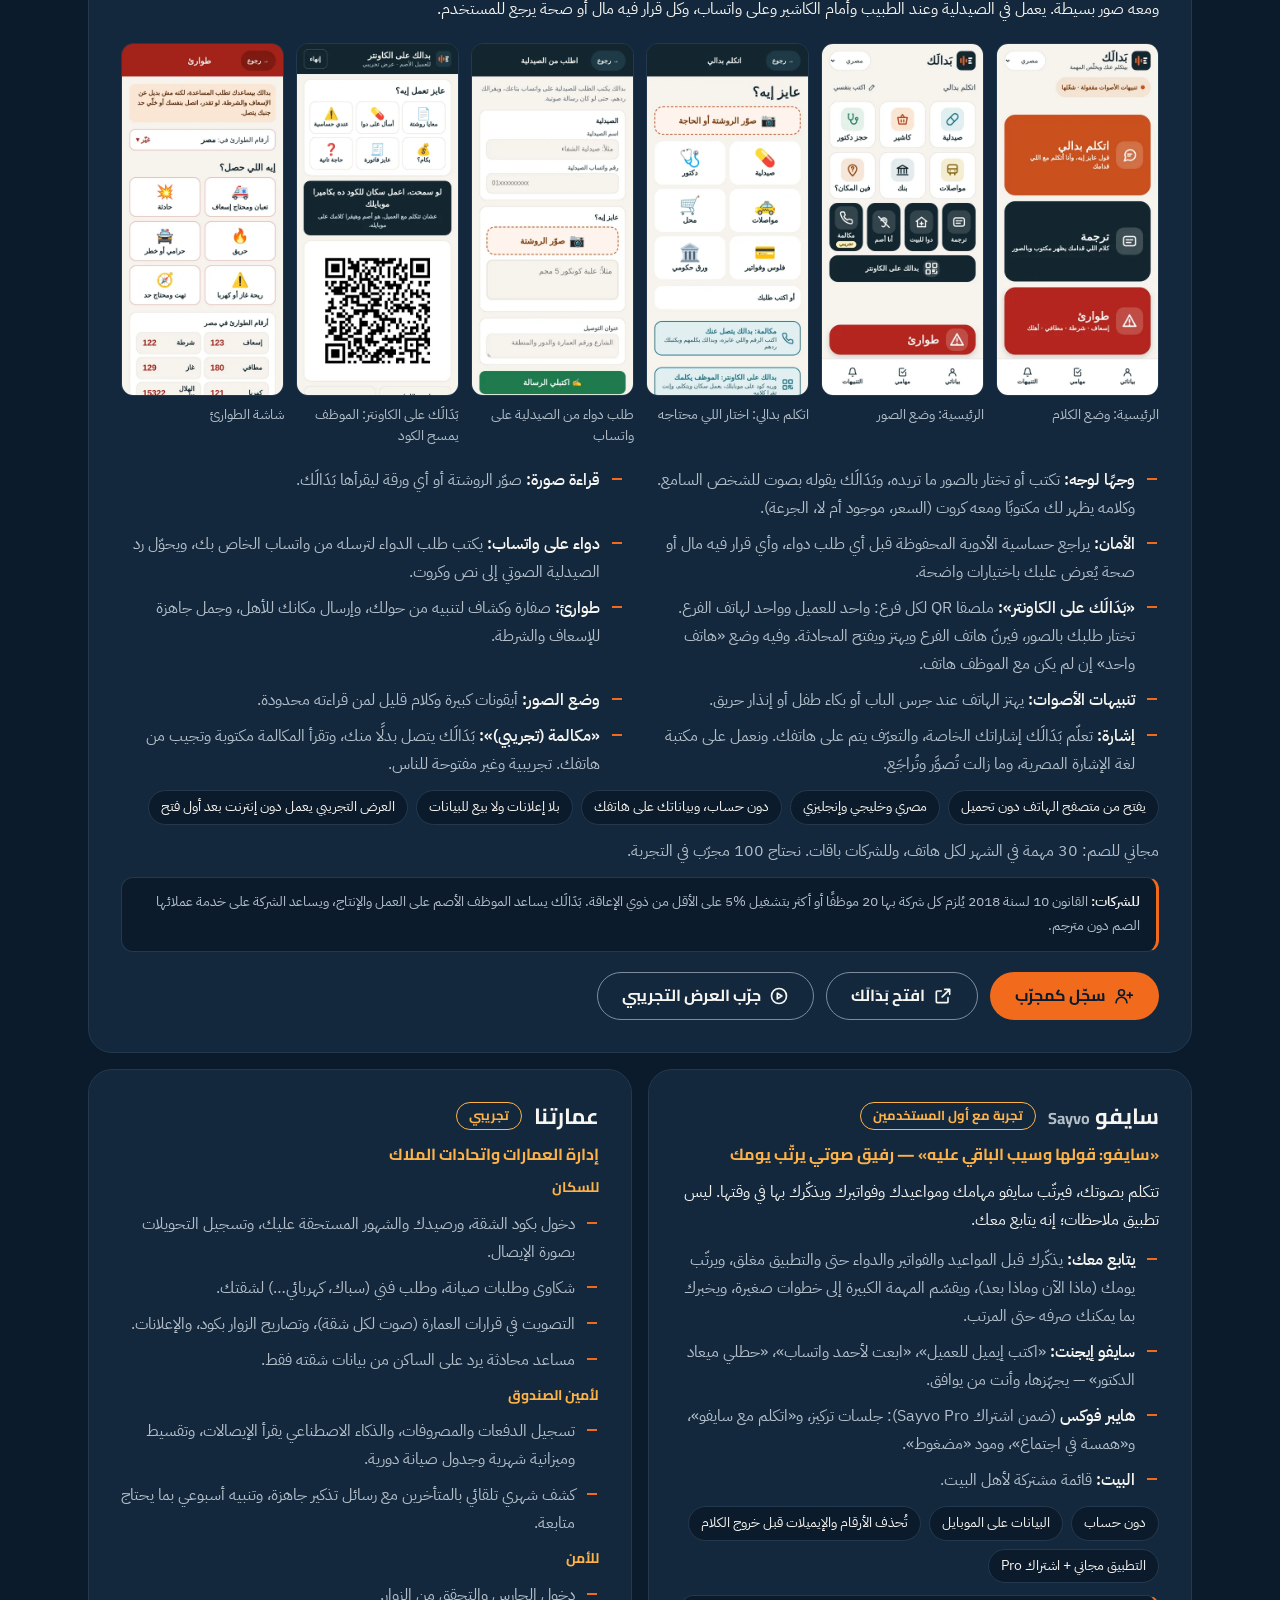
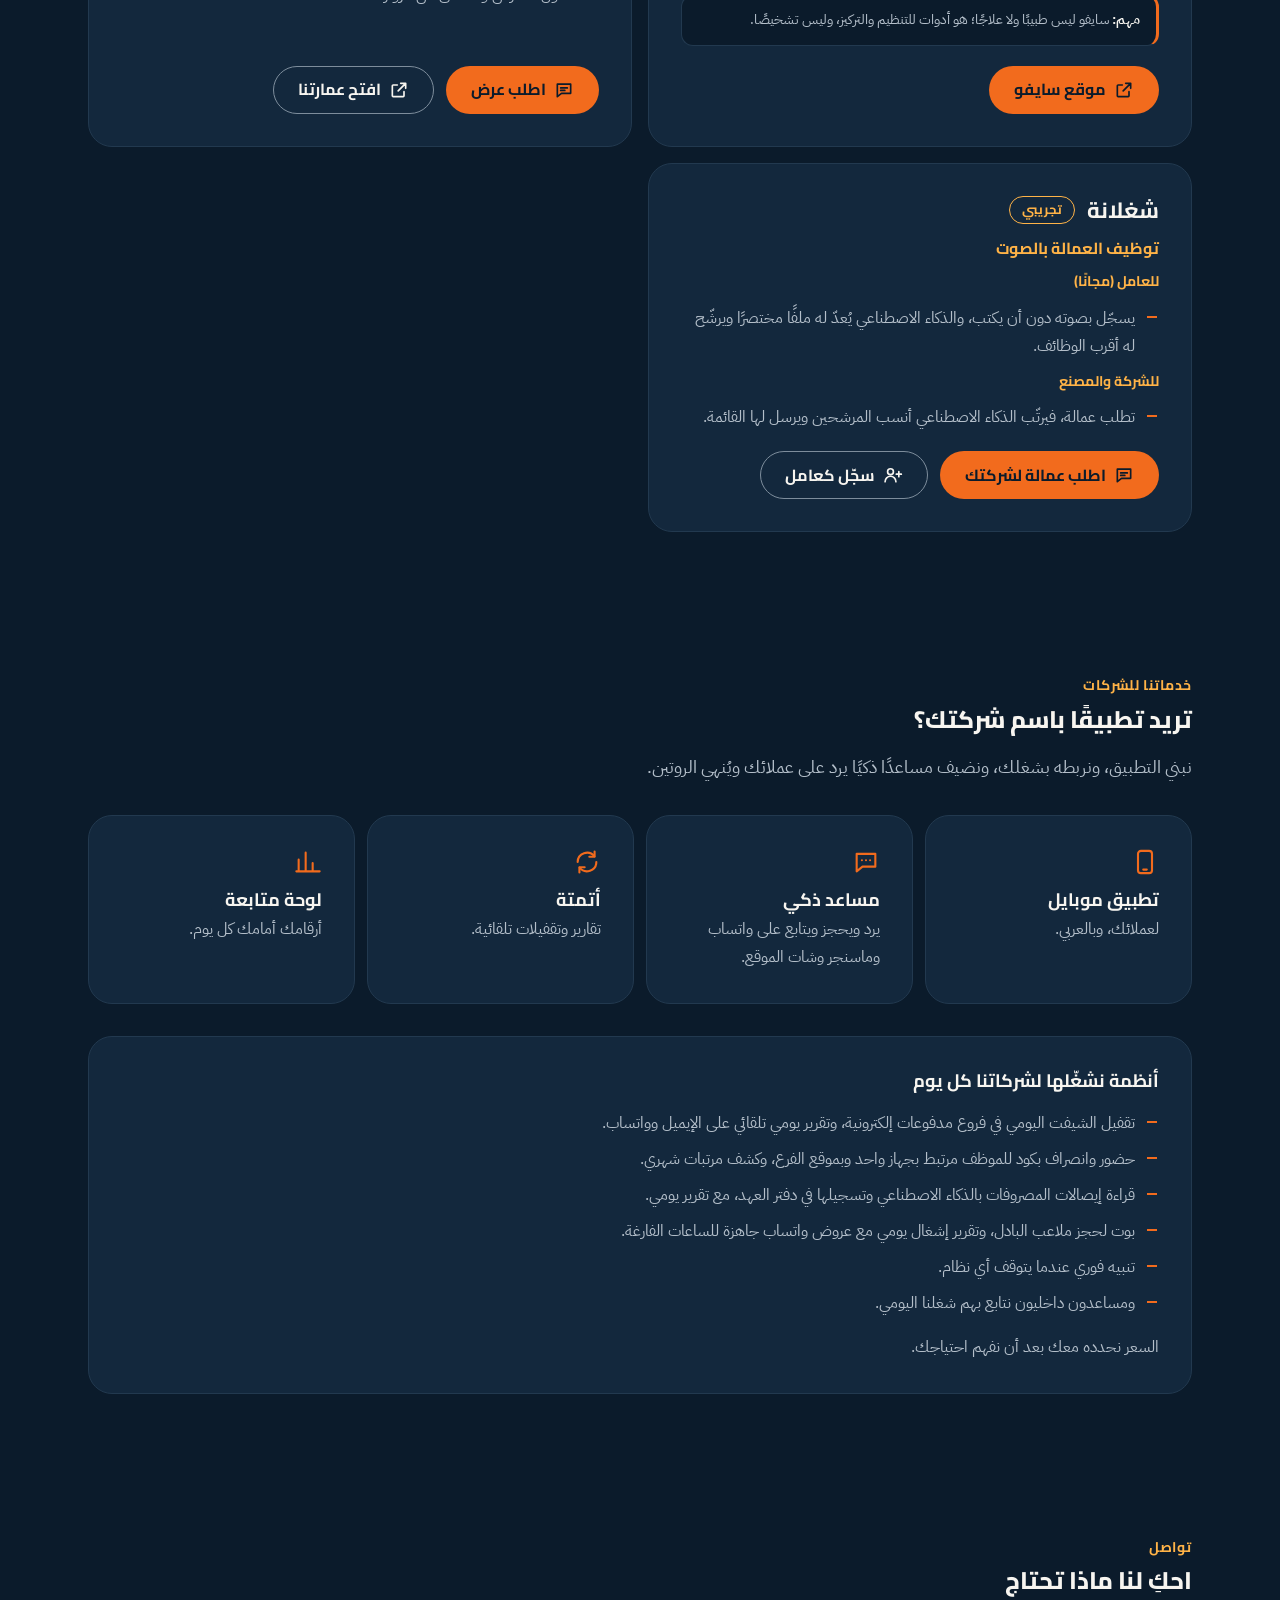
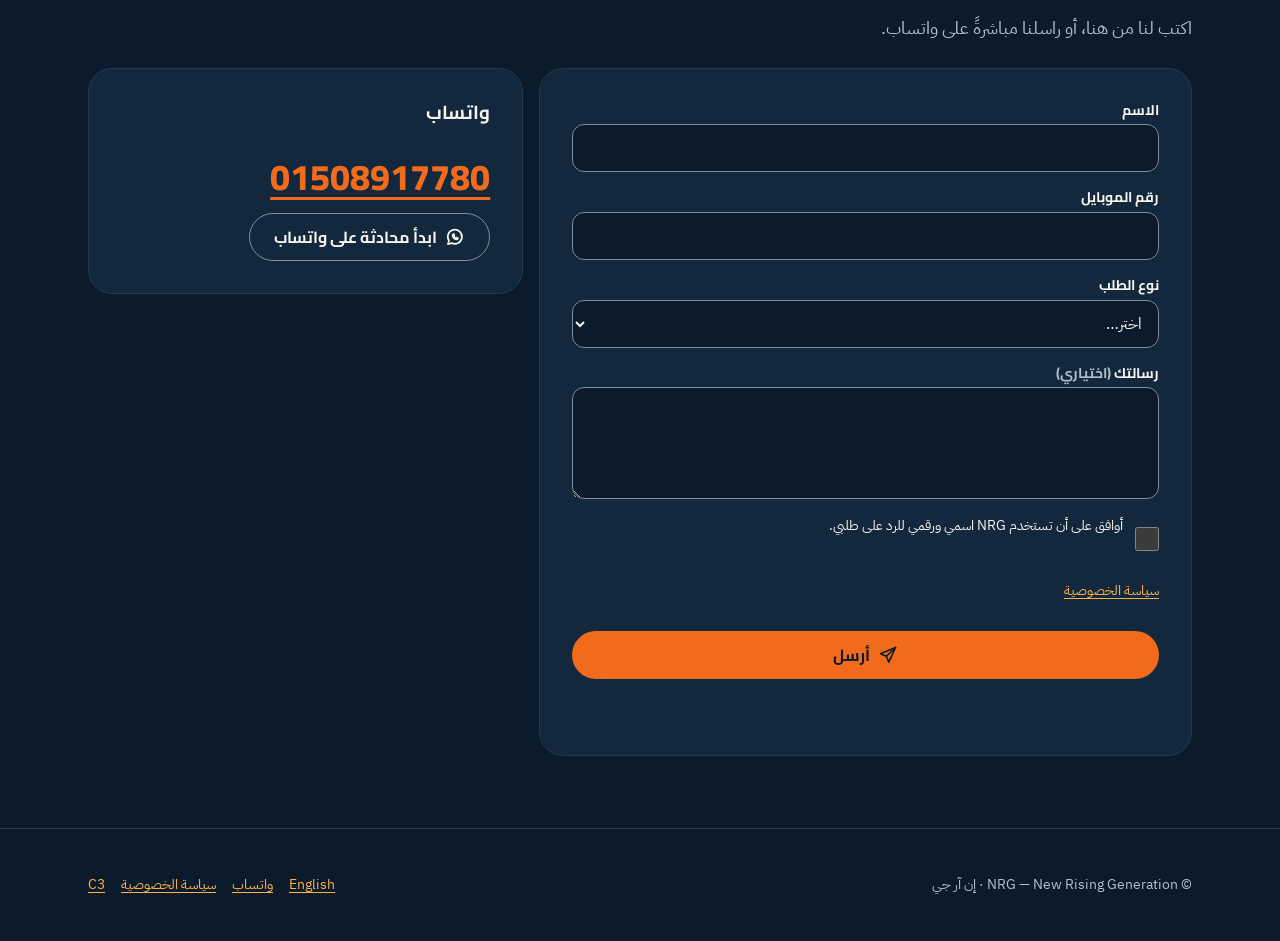
==== commit 18dc5f6b: "Use the original NRG 'Code Spark' logo files - Header on every page uses the original dark lockup (m" ====
--- a/index.html
+++ b/index.html
@@ -40,8 +40,7 @@
 <header class="site-header">
   <div class="wrap bar">
     <a class="brand" href="./" aria-label="NRG — الصفحة الرئيسية">
-      <img class="logo" src="assets/img/nrg-mark.svg" width="44" height="37" alt="">
-      <span class="brand-name" lang="en">NRG<small>NEW RISING GENERATION</small></span>
+      <img class="logo" src="assets/img/brand/nrg-logo-dark.svg" width="430" height="140" alt="NRG — New Rising Generation">
     </a>
     <nav id="nav" class="nav" aria-label="الأقسام">
       <a href="#about">من نحن</a>
--- a/assets/css/main.css
+++ b/assets/css/main.css
@@ -53,9 +53,7 @@
 }
 .bar { display: flex; align-items: center; gap: var(--s-3); min-height: 4rem; }
 .brand { display: inline-flex; align-items: center; min-block-size: var(--tap); gap: var(--s-2); color: var(--c-text); text-decoration: none; font: 800 var(--fs-lg)/1 var(--f-head); }
-.logo { inline-size: 2.75rem; block-size: auto; flex: none; }
-.brand-name { display: grid; direction: ltr; text-align: start; font: 800 1.375rem/1 var(--f-head); letter-spacing: 0.01em; }
-.brand-name small { display: none; font: 600 0.5625rem/1.4 var(--f-body); letter-spacing: 0.22em; color: var(--c-text-2); }
+.logo { inline-size: auto; block-size: 2.5rem; flex: none; }
 .nav { display: none; }
 .bar-actions { margin-inline-start: auto; display: flex; align-items: center; gap: var(--s-2); }
 .lang svg { width: 1.1em; height: 1.1em; flex: none; }
@@ -256,7 +254,7 @@
   .three .num { grid-row: auto; margin-block-end: var(--s-2); }
   .services { grid-template-columns: repeat(2, 1fr); }
   .hdr-wa { display: inline-flex; }
-  .brand-name small { display: block; }
+  .logo { block-size: 2.875rem; }
   .mbar { display: none; }
   body:has(.mbar) { padding-block-end: 0; }
 }
